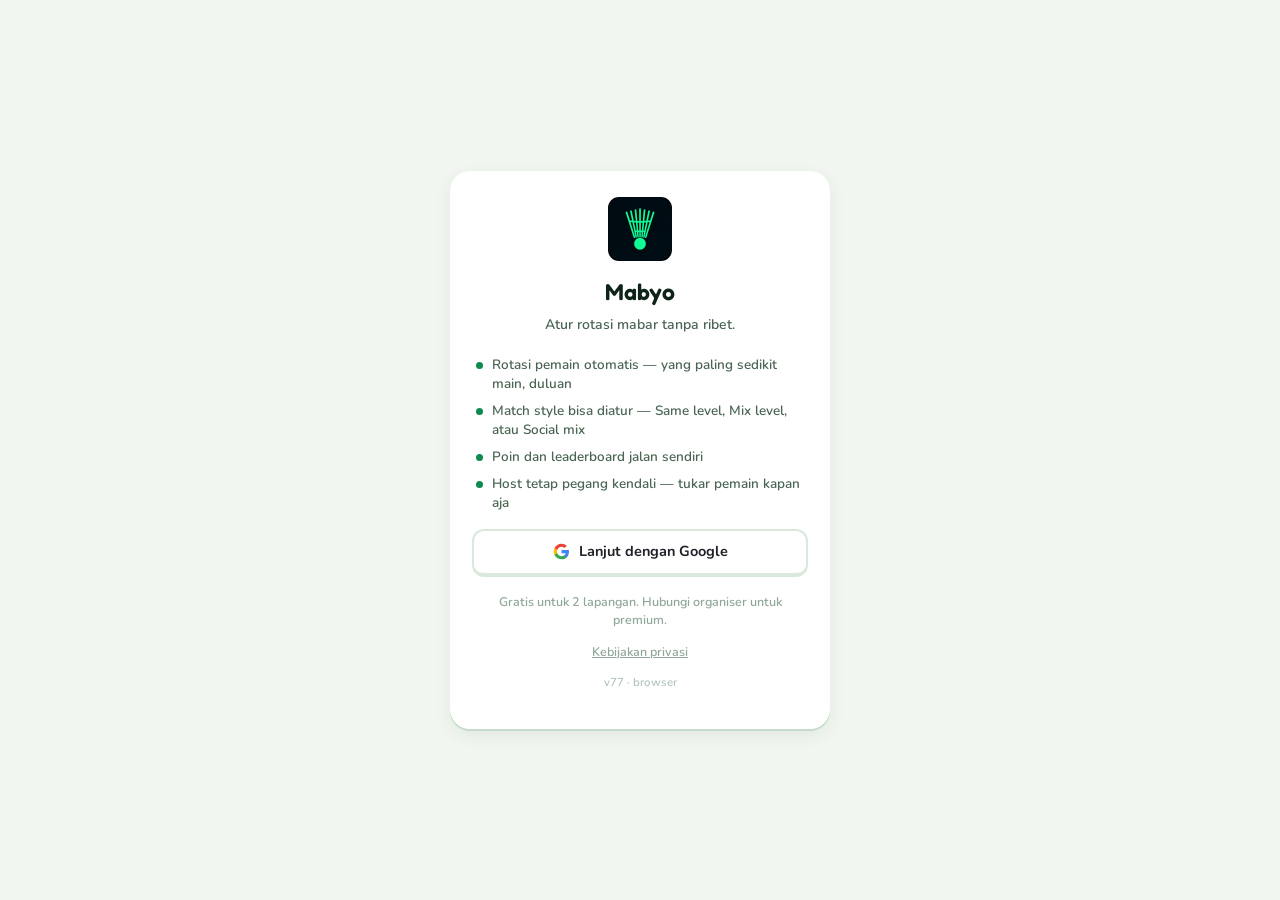
==== index.html @ ded90da6 "v77: say why a court is waiting, when the host is the reason A court held by pressing "Wait for othe" ====
<!doctype html>
<html lang="en">
<head>
<meta charset="utf-8">
<meta name="viewport" content="width=device-width, initial-scale=1, viewport-fit=cover">
<meta name="theme-color" content="#0E8A4F">
<meta name="apple-mobile-web-app-capable" content="yes">
<meta name="apple-mobile-web-app-status-bar-style" content="black-translucent">
<meta name="apple-mobile-web-app-title" content="Badminton">
<meta name="mobile-web-app-capable" content="yes">
<title>Mabyo</title>
<link rel="manifest" href="manifest.json">
<link rel="icon" type="image/png" href="icon.png">
<link rel="apple-touch-icon" href="icon.png">
<style>
/* Fonts are embedded, not fetched. The app must render correctly at a sports hall
   with no signal, weeks after it was last opened. Nunito is a variable face
   covering 600-900 in one file; Fredoka is used at 600 only. Latin subset. */
@font-face{font-family:'Fredoka';font-style:normal;font-weight:600;font-display:swap;src:url([data-uri]) format('woff2');unicode-range:U+0000-00FF, U+0131, U+0152-0153, U+02BB-02BC, U+02C6, U+02DA, U+02DC, U+0304, U+0308, U+0329, U+2000-206F, U+20AC, U+2122, U+2191, U+2193, U+2212, U+2215, U+FEFF, U+FFFD}
@font-face{font-family:'Nunito';font-style:normal;font-weight:600 900;font-display:swap;src:url([data-uri]) format('woff2');unicode-range:U+0000-00FF, U+0131, U+0152-0153, U+02BB-02BC, U+02C6, U+02DA, U+02DC, U+0304, U+0308, U+0329, U+2000-206F, U+20AC, U+2122, U+2191, U+2193, U+2212, U+2215, U+FEFF, U+FFFD}
:root{
  color-scheme:light;
  --court:#0E8A4F; --court-d:#0A6B3D; --court-l:#15A75F; --court-x:#073D23;
  --lime:#B9F27C; --limeink:#2C5416;
  --white:#fff; --ground:#F1F7F0; --card:#fff;
  --ink:#0F2419; --ink2:#4A6553; --ink3:#8FA899;
  --line:#DBE8DC; --line2:#C6DCC9;
  --red:#E23B3B; --red-d:#B82A2A; --red-l:#FFECEC;
  --gold:#F2B705;
  /* the highlight behind somebody who is in the hall tonight */
  --hi:#D6F7E0; --hi-b:#8EDCA8; --hi-b2:#6FCB8F;
  --aw:#FBC3C9; --aw-b:#EE8C96; --aw-b2:#E67683;
  --r:20px; --r-sm:14px; --tap:54px;
  /* skill tiers: a hue ramp, deliberately clear of the green/red/amber the UI
     already uses for good / danger / warning. Room for a 5th above Advanced. */
  --shadow:0 2px 0 var(--line2), 0 6px 18px rgba(15,36,25,.07);
}
*{box-sizing:border-box;-webkit-tap-highlight-color:transparent}
html{margin:0;padding:0;background:var(--ground)}   /* so nothing can paint white */
body{margin:0;padding:0}
body{
  /* every page fills the screen, so a short one cannot sit differently to a long
     one - that is what made the nav float on Game, Leaderboard and History */
  min-height:100vh; min-height:100dvh;
  background:var(--ground); color:var(--ink);
  font:16px/1.45 Nunito,-apple-system,BlinkMacSystemFont,"Segoe UI",Roboto,Helvetica,Arial,sans-serif;
  font-weight:600;
  padding-bottom:calc(80px + env(safe-area-inset-bottom));
  -webkit-text-size-adjust:100%; overscroll-behavior-y:contain;
}
h1,h2,h3{margin:0;font-family:Fredoka,Nunito,sans-serif;font-weight:600;letter-spacing:-.2px}
button,input,select,textarea{font:inherit;color:inherit;font-family:inherit}
/* iOS Safari zooms the whole page the moment it focuses a field whose text
   is under 16px, and does not zoom back out. The paste box was 13px, so the
   host tapped it to paste her group message and landed on a page she then
   had to pinch back. Nothing on a phone may set a form control below 16px;
   this floor is the guard, and mobile-audit.js fails the build on any field
   that slips under it again. */
input,textarea,select{font-size:max(16px, 1em)}
button{cursor:pointer;border:none;background:none}
input,select{background:var(--white);border:2px solid var(--line);border-radius:var(--r-sm);
  padding:13px;color:var(--ink);width:100%;font-weight:700}
input::placeholder{color:var(--ink3);font-weight:600}
input:focus,select:focus{outline:none;border-color:var(--court);box-shadow:0 0 0 4px rgba(14,138,79,.14)}
.hide{display:none!important}
:focus-visible{outline:3px solid var(--court);outline-offset:2px}

/* ---------- app bar: a court, seen from above ---------- */
header{
  position:sticky;top:0;z-index:40;color:#fff;
  background:
    linear-gradient(0deg,rgba(0,0,0,.10),rgba(0,0,0,0) 60%),
    repeating-linear-gradient(90deg,rgba(255,255,255,.13) 0 2px,transparent 2px 64px),
    linear-gradient(135deg,var(--court-l),var(--court) 55%,var(--court-d));
  padding:calc(12px + env(safe-area-inset-top)) 16px 13px;
  display:flex;align-items:center;justify-content:space-between;gap:10px;
}
header .ttl{font-family:Fredoka,sans-serif;font-size:22px;font-weight:600;line-height:1.15;
  white-space:nowrap;overflow:hidden;text-overflow:ellipsis}
header .sub{font-size:12.5px;font-weight:700;color:rgba(255,255,255,.82);margin-top:2px;
  white-space:nowrap;overflow:hidden;text-overflow:ellipsis}


main{padding:16px 14px 24px;max-width:720px;margin:0 auto}

/* ---------- bottom nav ---------- */
nav{
  position:fixed;left:0;right:0;bottom:0;z-index:50;background:var(--white);
  border-top:2px solid var(--line);display:flex;gap:2px;padding:7px 6px;
  padding-bottom:calc(7px + env(safe-area-inset-bottom));
  box-shadow:0 -5px 20px rgba(15,36,25,.07);
}
nav button{flex:1;padding:7px 1px 6px;display:flex;flex-direction:column;align-items:center;gap:4px;
  color:var(--ink3);font-size:10px;font-weight:800;letter-spacing:.1px;border-radius:13px}
nav button svg{width:22px;height:22px;stroke:currentColor;fill:none;stroke-width:2.1;stroke-linecap:round;stroke-linejoin:round}
nav button.on{color:var(--court);background:rgba(14,138,79,.11)}

/* ---------- surfaces ---------- */
.card{background:var(--card);border:2px solid var(--line);border-radius:var(--r);
  padding:16px;margin-bottom:13px;box-shadow:var(--shadow)}
.card.tight{padding:12px 14px}
.sec-h{font-family:Fredoka,sans-serif;font-size:13px;font-weight:600;letter-spacing:.3px;
  text-transform:uppercase;color:var(--ink2);margin:20px 4px 9px;display:flex;align-items:center;gap:7px}
.sec-h:first-child{margin-top:4px}
.sec-h::before{content:"";width:10px;height:10px;border-radius:3px;background:var(--lime);
  border:2px solid var(--court);flex:none}
.row{display:flex;align-items:center;gap:10px}
.row.wrap{flex-wrap:wrap}
.sp{flex:1}
.muted{color:var(--ink2);font-size:13.5px;font-weight:600}
.mini{color:var(--ink3);font-size:11px;font-weight:800;letter-spacing:.5px;text-transform:uppercase}
.grid2{display:grid;grid-template-columns:1fr 1fr;gap:11px}

/* ---------- chunky buttons ---------- */
.btn{
  min-height:var(--tap);border-radius:var(--r-sm);background:var(--white);
  border:2px solid var(--line);border-bottom-width:4px;border-bottom-color:var(--line2);
  color:var(--ink);font-weight:800;padding:0 18px;display:inline-flex;align-items:center;
  justify-content:center;gap:8px;text-align:center;font-size:15px;transition:transform .06s,box-shadow .06s}
.btn:active{transform:translateY(2px);border-bottom-width:2px;margin-bottom:2px}
.btn.pri{background:var(--court);color:#fff;border-color:var(--court-d);border-bottom-color:var(--court-x);
  font-family:Fredoka,sans-serif;font-weight:600;font-size:17px}
.btn.dan{background:var(--white);color:var(--red);border-color:#F3CECE;border-bottom-color:#E4AFAF}
.btn.dan.solid{background:var(--red);color:#fff;border-color:var(--red-d);border-bottom-color:#8E1F1F;
  font-family:Fredoka,sans-serif;font-weight:600;font-size:17px}
.btn.gho{background:transparent;border-color:var(--line);border-bottom-width:2px;box-shadow:none}
.btn.sm{min-height:42px;font-size:13.5px;padding:0 13px;border-radius:11px}
.btn.xs{min-height:34px;font-size:12px;padding:0 11px;border-radius:9px;border-bottom-width:3px;font-weight:800}
/* A control can look small and still be easy to hit. These sit at 33-34px --
   fine under a mouse, tight under a thumb, and Away in particular is pressed
   all evening with a drag handle right beside it. The pseudo-element lifts
   the touch area to ~45px WITHOUT changing the layout, and only vertically,
   so it never reaches sideways into the neighbouring control. */
.btn.xs,.awaybtn,#acctBtn,#hAcct{position:relative}
.btn.xs::after,.awaybtn::after,#acctBtn::after{content:"";position:absolute;
  left:0;right:0;top:-5px;bottom:-5px}
#acctBtn::after{left:-5px;right:-5px}
.btn.full{width:100%}
.btn[disabled]{opacity:.42;pointer-events:none}
.pill{display:inline-flex;align-items:center;gap:7px;background:var(--white);border:2px solid var(--line);
  border-bottom-width:3px;border-radius:999px;padding:8px 15px;font-size:14.5px;font-weight:800}
.tag{font-size:10px;font-weight:900;letter-spacing:.6px;text-transform:uppercase;padding:4px 9px;border-radius:999px}
.tag.g{background:var(--lime);color:var(--limeink)}
.tag.y{background:#FFF0C9;color:#7A5A00}
.tag.r{background:var(--red-l);color:var(--red-d)}
.tag.b{background:#E2F2E7;color:var(--court-d)}
.tag.ver.preview{background:#F2B705;color:#3D2A00;border-color:#C8880A}
.tag.ver{background:rgba(255,255,255,.22);color:#fff;border:1.5px solid rgba(255,255,255,.45);
  letter-spacing:.4px;text-transform:none}
.note{background:#FFF8E4;border:2px solid #F3DFA6;color:#7A5A00;
  border-radius:var(--r-sm);padding:12px 14px;font-size:13.5px;font-weight:700;margin-bottom:11px}
.note.err{background:var(--red-l);border-color:#F3C9C9;color:var(--red-d)}

/* ---------- player list ---------- */
.plist{display:flex;flex-direction:column;gap:9px}
.pitem{display:flex;align-items:center;gap:10px;background:var(--white);border:2px solid var(--line);
  border-bottom-width:3px;border-radius:var(--r-sm);padding:9px 11px}
.pitem.drag{opacity:.35}
.pitem.over{border-color:var(--court);box-shadow:0 0 0 3px rgba(14,138,79,.17)}
.pnum{width:30px;height:30px;flex:none;border-radius:10px;background:var(--ground);color:var(--ink2);
  display:flex;align-items:center;justify-content:center;font-family:Fredoka,sans-serif;font-size:13px;font-weight:600}
.pnum.s1{background:var(--lime);color:var(--limeink);box-shadow:0 0 0 2px var(--court) inset}
.pname{flex:1;font-weight:800;min-width:0;overflow:hidden;text-overflow:ellipsis;white-space:nowrap;font-size:15.5px}
.ibtn{width:40px;height:40px;flex:none;border-radius:11px;background:var(--ground);border:2px solid var(--line);
  display:flex;align-items:center;justify-content:center;color:var(--ink2);font-size:15px;font-weight:900}
.ibtn.dan{color:var(--red);background:var(--red-l);border-color:#F3CECE}
.handle{cursor:grab;color:var(--ink3);padding:0 2px;font-size:16px;letter-spacing:-2px}
/* New players is NOT a rank -- it is the holding pen for names nobody has
   judged yet, so it is the one group with no colour of its own. It used to
   be bright yellow, which read as a level and, in the header palette, was
   the very same gold as Beginner: an all-newcomer court and an all-beginner
   court looked identical. Grey says "not judged" and gives the yellow to
   Newbie, where it belongs. */
[data-tier=new]{--tc:#9AA7AE;--tcs:#EEF1F3;--tct:#49565E;--tcf:#fff}
[data-tier=adv]{--tc:#4A33C8;--tcs:#ECE9FC;--tct:#3A2BA8;--tcf:#fff}
[data-tier=upp]{--tc:#2878D0;--tcs:#E4EEFB;--tct:#1F5CA0;--tcf:#fff}
[data-tier=int]{--tc:#58C7EC;--tcs:#E4F6FD;--tct:#0A6E8C;--tcf:#05303F}
[data-tier=beg]{--tc:#E8A00B;--tcs:#FCF0D6;--tct:#8A5B00;--tcf:#3D2A00}
/* Newbie sits directly under Beginner in the list, so those two are the
   pair the host reads against each other all evening. #FFE500 is a true
   yellow rather than a lighter gold, which is what keeps them apart. */
[data-tier=nwb]{--tc:#FFE500;--tcs:#FFFBD1;--tct:#6E5A00;--tcf:#3D3200}
.tier .tier-n{color:var(--tct)}
.tier .tier-c{background:var(--tc);color:var(--tcf)}
.tier .pitem{border-left:7px solid var(--tc)}
.tier .pnum{background:var(--tcs);color:var(--tct)}
.tier .pnum.s1{background:var(--tcs);color:var(--tct);box-shadow:0 0 0 2px var(--tc) inset}
.tdot{width:11px;height:11px;border-radius:50%;flex:none;background:var(--tc);display:inline-block}
.tierpick button[data-tier]{border-bottom-color:var(--tc)}
.tierpick button[data-tier].on{background:var(--tc);color:var(--tcf);border-color:var(--tc)}
.grip{margin-left:auto;flex:none;width:46px;height:46px;margin-right:-6px;display:flex;
  align-items:center;justify-content:center;color:var(--ink3);border-radius:12px;
  touch-action:none;cursor:grab}
.grip:active{background:var(--ground);cursor:grabbing}
.grip svg{width:22px;height:22px;stroke:currentColor;stroke-width:2.4;stroke-linecap:round;fill:none}
#plist{display:flex;flex-direction:column;gap:16px}
.tier-h{display:flex;align-items:center;gap:10px;margin:0 2px 9px}
.tier-n{font-family:Fredoka,sans-serif;font-size:20px;font-weight:600;color:var(--court-d);letter-spacing:-.3px}
.tier-c{min-width:26px;height:26px;padding:0 8px;border-radius:999px;background:var(--lime);color:var(--limeink);
  font-size:12px;font-weight:900;display:flex;align-items:center;justify-content:center}
.tier-h::after{content:"";flex:1;height:3px;border-radius:2px;background:var(--line)}
.tier-body{display:flex;flex-direction:column;gap:9px;min-height:54px}
.tier-empty{border:2px dashed var(--line2);border-radius:var(--r-sm);padding:14px;text-align:center;
  color:var(--ink3);font-size:13px;font-weight:700}
.qn{display:inline-block;min-width:15px;color:var(--ink3);font-size:11.5px;
  font-weight:900;margin-right:1px}
.qgrid{display:grid;grid-template-columns:1fr 1fr;gap:7px}
.qp{margin:0;width:100%;justify-content:flex-start;gap:5px;padding:9px 10px;
  min-width:0;overflow:hidden}
.qp>span:last-child{margin-left:auto;flex:0 0 auto}
.qdiv{display:flex;align-items:center;gap:9px;margin:13px 0 11px;
  font-size:10.5px;font-weight:900;letter-spacing:.09em;text-transform:uppercase;
  color:var(--ink3)}
.qdiv::before,.qdiv::after{content:"";flex:1;height:2px;background:var(--line)}
/* Away reads off the row itself, in rose -- the counterpart to the mint used
   for who is here in the roster history, one step up in saturation so the two
   read as one system. No badge: the colour is the whole signal, which is why
   the row keeps its full-strength name instead of muting. The skill colour is
   left alone -- the stripe and the rank badge still say which group they are
   in, because that is what the host is scanning for when she brings them back.
   Only the Players list uses rose; the roster history stays white and mint. */
.isaway{background:var(--aw);border-top-color:var(--aw-b);
  border-right-color:var(--aw-b);border-bottom-color:var(--aw-b2)}
/* Roster history: who is in the hall tonight, read off the row itself rather
   than from a badge. The tier stripe down the left keeps its colour in both,
   because the level is the other thing the host is scanning for. */
.pitem.rhere{background:var(--hi);border-top-color:var(--hi-b);
  border-right-color:var(--hi-b);border-bottom-color:var(--hi-b2)}
.isaway .grip{color:#C98E96}
.awaybtn{flex:0 0 auto;touch-action:manipulation;font-size:11.5px;font-weight:800;
  border-radius:9px;padding:6px 10px;margin-right:4px;border:2px solid;
  min-width:64px;text-align:center}   /* Away and Back are the same size */
/* Named for what the button DOES: taking someone off is a red action,
   putting them back is a green one.
   The letters carry the weight. The fill is a faint tint and the border
   sits between the two -- softer than the text, but still enough colour that
   the grey of an away row cannot flatten the pill, which is what happened
   when the border was nearly white. A solid fill reads as a warning the host
   has to deal with, which is wrong for a control she taps all evening. */
.awaybtn.go-away{color:var(--red-d);background:var(--red-l);border-color:#EDA6A6}
.awaybtn.go-away:active{background:#FBD9D9}
.awaybtn.go-back{color:var(--court-d);background:#E2F2E7;border-color:#95CDA9}
.awaybtn.go-back:active{background:#CFE9D7}
.pitem{touch-action:pan-y;user-select:none;-webkit-user-select:none;
  -webkit-touch-callout:none}   /* pan-y keeps the list scrollable; the grip blocks panning */
.pitem.lifted{position:fixed;z-index:300;pointer-events:none;margin:0;
  box-shadow:0 14px 30px rgba(15,36,25,.28);transform:scale(1.03);border-color:var(--court)}
.pitem.placeholder{background:rgba(14,138,79,.09);border:2px dashed var(--court);box-shadow:none}
.tierpick{display:grid;grid-template-columns:1fr 1fr;gap:9px}
.tierpick button{min-height:48px;border-radius:12px;background:var(--white);border:2px solid var(--line);
  border-bottom-width:4px;border-bottom-color:var(--line2);font-weight:800;font-size:14px}
.tierpick button.on{background:var(--court);color:#fff;border-color:var(--court-d);border-bottom-color:var(--court-x)}

/* ---------- courts ---------- */
.court{background:var(--card);border:2px solid var(--line);border-radius:var(--r);overflow:hidden;
  margin-bottom:14px;box-shadow:var(--shadow)}
.cgame{font-size:11px;font-weight:700;opacity:.72;margin-left:7px;
  letter-spacing:.02em;white-space:nowrap}
.court.locked{border-color:var(--court);box-shadow:0 0 0 3px rgba(14,138,79,.13),var(--shadow)}
.court-h{display:flex;flex-wrap:wrap;align-items:center;gap:0 8px;padding:11px 14px;color:#fff;
  background:repeating-linear-gradient(90deg,rgba(255,255,255,.12) 0 2px,transparent 2px 46px),
             linear-gradient(135deg,var(--court-l),var(--court-d))}
.court-h .cn{font-family:Fredoka,sans-serif;font-weight:600;font-size:16px;white-space:nowrap;
  min-width:0;overflow:hidden;text-overflow:ellipsis}
/* A full-width row of its own beneath the court number and the balance
   reading. Sharing their line left 'Upper Intermediate + Intermediate'
   wrapping to two lines, and the court title's nowrap would clip it. */
.ctier{flex:1 1 100%;order:3;font-family:Nunito,sans-serif;font-weight:800;font-size:11px;
  color:rgba(255,255,255,.8);letter-spacing:.3px;white-space:normal;margin-top:1px}
.court-b{padding:14px}
/* The result of the match just saved on a court. The next four are ALREADY
   drawn underneath -- this only covers them -- so the panel can name who is
   coming on, and a host who puts the phone down mid-flow leaves nothing
   undecided. Dismissing it uncovers the court card, nothing more. */
.court.saved{border-color:var(--court);border-width:3px;
  box-shadow:0 2px 0 var(--line2),0 10px 26px rgba(15,36,25,.16)}
.res-row{display:flex;align-items:center;gap:12px;border:2px solid var(--line);
  border-radius:var(--r-sm);padding:13px 14px;background:#F7FBF6}
.res-row.w{background:#E8F6ED;border-color:var(--court)}
.res-row+.res-row{margin-top:8px}
.res-nm{flex:1 1 auto;min-width:0;display:flex;flex-direction:column}
.res-nm b{font-weight:900;font-size:17px;overflow:hidden;text-overflow:ellipsis;white-space:nowrap}
.res-row.l .res-nm b{color:var(--ink2)}
.res-tag{font-size:10px;font-weight:900;letter-spacing:.09em;color:var(--court-d);margin-top:3px}
.res-sc{font-family:Fredoka,sans-serif;font-weight:600;font-size:32px;line-height:1;flex:none}
.res-row.w .res-sc{color:var(--court-d)}
.res-row.l .res-sc{color:var(--ink3)}
.court.held{border-style:dashed;border-color:var(--court)}
/* A court that has finished and is waiting on the host. At 25 players on 4
   courts the page is 3.5 screens and three of the four courts sit below the
   fold, so a court could stand empty 2000px down with nothing on the first
   screen to say so. This pins to the top and draws from here, so she never
   has to go and find it. */
.pendbar{position:sticky;top:0;z-index:40;display:flex;align-items:center;gap:10px;
  background:linear-gradient(135deg,var(--court),var(--court-d));color:#fff;
  border-radius:var(--r-sm);padding:10px 12px;margin-bottom:13px;
  box-shadow:0 6px 18px rgba(15,36,25,.22);font-weight:800;font-size:14px}
.pendbar b{font-weight:900}
.pendbar .btn{margin-left:auto;flex:none;background:#fff;color:var(--court-d);
  border-color:#fff;border-bottom-color:rgba(0,0,0,.18)}
.team{border:2px solid var(--line);border-bottom-width:3px;border-radius:var(--r-sm);padding:10px;
  background:var(--white);display:block;width:100%;text-align:left}
.team.win{border-color:var(--court);background:#EAF7EF;box-shadow:0 0 0 3px rgba(14,138,79,.15)}
.team.lockedpair{border-color:var(--court);background:#F3FBF5}
.btn.xs.lockon{background:var(--court);color:#fff;border-color:var(--court-d);border-bottom-color:var(--court-x)}
.team.lose{opacity:.5}
.tnames{display:flex;flex-direction:column;gap:7px}
.chip{display:flex;align-items:center;gap:8px;background:var(--ground);border:2px solid transparent;
  border-radius:12px;padding:11px 12px;font-weight:800;font-size:15.5px;min-height:46px;width:100%;text-align:left}
.chip .st{margin-left:auto;font-size:11.5px;color:var(--ink3);font-weight:800;font-variant-numeric:tabular-nums}
.chip.sel{border-color:var(--court);background:var(--lime);color:var(--limeink)}
.chip.over{border-color:var(--court)}

/* the net */
.vs{position:relative;height:26px;margin:9px 0;display:flex;align-items:center;justify-content:center}
.vs::before{content:"";position:absolute;inset:7px 0 0;border-radius:3px;
  background-image:repeating-linear-gradient(45deg,var(--line2) 0 1.5px,transparent 1.5px 8px),
                   repeating-linear-gradient(-45deg,var(--line2) 0 1.5px,transparent 1.5px 8px);
  border-top:4px solid var(--ink);border-radius:2px}
.vs span{position:relative;z-index:1;background:var(--white);border:2px solid var(--ink);
  font-family:Fredoka,sans-serif;font-size:12px;font-weight:600;letter-spacing:1px;color:var(--ink);
  padding:3px 11px;border-radius:999px;margin-top:10px}

/* ---------- scoreboard ---------- */
.score{display:flex;align-items:center;justify-content:center;gap:16px;padding:14px 10px;margin-top:10px;
  background:linear-gradient(135deg,var(--court-d),var(--court-x));border-radius:var(--r-sm);
  font-family:Fredoka,sans-serif;font-size:40px;font-weight:600;color:#fff;font-variant-numeric:tabular-nums;
  box-shadow:inset 0 2px 10px rgba(0,0,0,.25)}
.score .l{color:rgba(255,255,255,.5);font-size:30px}
.score .w{color:var(--lime)}
.scorepick{display:grid;grid-template-columns:repeat(5,1fr);gap:8px;margin-top:11px}
.scorepick button{min-height:50px;border-radius:12px;background:var(--white);border:2px solid var(--line);
  border-bottom-width:4px;border-bottom-color:var(--line2);font-family:Fredoka,sans-serif;font-weight:600;font-size:17px}
.scorepick button:active{transform:translateY(2px);border-bottom-width:2px}
.scorepick button.on{background:var(--court);color:#fff;border-color:var(--court-d);border-bottom-color:var(--court-x)}
/* Hard right, on one line, and never squeezed: the court's group label gets
   whatever is left, which is what keeps it off a second line. */
.bal{display:flex;align-items:center;font-size:11.5px;font-weight:900;margin-left:auto;
  color:#fff;white-space:nowrap;flex:none}

/* ---------- tables ---------- */
table{width:100%;border-collapse:collapse;font-size:14.5px}
th{font-size:10px;text-transform:uppercase;letter-spacing:.6px;color:var(--ink3);text-align:right;
  padding:9px 6px;border-bottom:2px solid var(--line);font-weight:900}
th:nth-child(2){text-align:left}
td{padding:12px 6px;border-bottom:1px solid var(--line);text-align:right;font-variant-numeric:tabular-nums;font-weight:700}
td:nth-child(2){text-align:left;font-weight:800}
tr:last-child td{border-bottom:none}
.rk{width:34px;text-align:center!important;font-family:Fredoka,sans-serif;font-weight:600;color:var(--ink3)}
tr.top1{background:linear-gradient(90deg,#FFF8E0,transparent)}
tr.top2{background:linear-gradient(90deg,#F4F6F8,transparent)}
tr.top3{background:linear-gradient(90deg,#FBF0E4,transparent)}
tr.rest td:nth-child(2)::after{content:"RESTING";font-size:9px;font-weight:900;color:#7A5A00;
  background:#FFF0C9;padding:3px 6px;border-radius:999px;margin-left:7px;letter-spacing:.5px}
.few{color:var(--court)!important}
.card.board{padding:4px 8px}
.board table{font-size:13px}
.board th{padding:9px 3px;font-size:9.5px;letter-spacing:.3px}
.board td{padding:11px 3px}
.board td:nth-child(2){font-size:14px}
.board .rk{width:26px}
.hl{display:grid;grid-template-columns:1fr 1fr;gap:11px}
.hl>div{background:var(--card);border:2px solid var(--line);border-bottom-width:4px;border-bottom-color:var(--line2);
  border-radius:var(--r-sm);padding:13px 12px;box-shadow:var(--shadow)}
.hl>div.low{border-bottom-color:#EFC9C9}
.hl .lab{font-size:10px;font-weight:900;letter-spacing:.4px;text-transform:uppercase;color:var(--ink3)}
.hl .nm{font-family:Fredoka,sans-serif;font-size:19px;font-weight:600;margin-top:6px;
  overflow:hidden;text-overflow:ellipsis;white-space:nowrap}
.hl .val{font-size:13px;font-weight:800;color:var(--court);margin-top:2px}
.hl>div.low .val{color:var(--red)}

/* ---------- history / matrix / stats ---------- */
.hist{background:var(--card);border:2px solid var(--line);border-radius:var(--r);padding:14px;
  margin-bottom:12px;box-shadow:var(--shadow)}
.hrow{display:flex;align-items:center;gap:9px;padding:8px 0;border-bottom:1px solid var(--line);font-size:14.5px;font-weight:700}
.hrow:last-of-type{border-bottom:none}
.hrow .w{font-weight:900}
.hrow .sc{margin-left:auto;font-family:Fredoka,sans-serif;font-weight:600;font-variant-numeric:tabular-nums;font-size:17px}
.matrix{overflow:auto;-webkit-overflow-scrolling:touch}
.matrix table{font-size:11.5px;min-width:min-content}
.matrix td,.matrix th{padding:6px;text-align:center;white-space:nowrap;border-bottom:none}
.matrix th:nth-child(2),.matrix td:nth-child(1){text-align:left}
.matrix td.c1{background:#FFF0C9;color:#7A5A00;font-weight:900;border-radius:7px}
.matrix td.c2{background:var(--red-l);color:var(--red-d);font-weight:900;border-radius:7px}
.stat{display:flex;align-items:center;gap:10px;padding:12px 0;border-bottom:1px solid var(--line)}
.stat:last-child{border-bottom:none}
.stat .k{font-size:13px;color:var(--ink2);font-weight:700;flex:1}
.stat .v{font-weight:900;text-align:right;font-size:15px}
.stat .v small{display:block;color:var(--ink3);font-weight:700;font-size:11.5px}
.sl{display:flex;align-items:center;gap:12px;padding:13px 0;border-bottom:1px solid var(--line)}
.sl:last-child{border-bottom:none}
.sl .lab{flex:1;font-size:14.5px;font-weight:800}
.sl .lab small{display:block;color:var(--ink3);font-weight:600;font-size:11.5px;margin-top:3px}
.sl input[type=range]{width:110px;accent-color:var(--court);padding:0;background:none;border:none}
.sl input[type=number]{width:94px;padding:10px;text-align:center}
.sl select{width:136px;padding:10px 6px;text-align:center}
.seg{display:flex;background:var(--ground);border:2px solid var(--line);border-radius:13px;padding:3px;gap:3px}
.seg button{flex:1;min-height:44px;border-radius:10px;font-size:12.5px;font-weight:800;color:var(--ink2)}
.seg button.on{background:var(--court);color:#fff}
.presets{display:flex;gap:8px;align-items:center}
.presets button{flex:1;min-height:46px;border-radius:12px;background:var(--white);border:2px solid var(--line);
  border-bottom-width:4px;border-bottom-color:var(--line2);font-family:Fredoka,sans-serif;font-weight:600;font-size:16px}
.presets button.on{background:var(--court);color:#fff;border-color:var(--court-d);border-bottom-color:var(--court-x)}
.scorepick.wide{grid-template-columns:repeat(6,1fr)}
.scorepick.wide button{min-height:46px;font-size:15px}

/* ---------- final results ---------- */
.champ{background:linear-gradient(135deg,var(--court-l),var(--court-d));color:#fff;border-radius:var(--r);
  padding:22px 18px;text-align:center;margin-bottom:13px;box-shadow:0 6px 20px rgba(10,107,61,.3);
  position:relative;overflow:hidden}
.champ::after{content:"";position:absolute;inset:0;
  background:repeating-linear-gradient(90deg,rgba(255,255,255,.1) 0 2px,transparent 2px 54px)}
.champ .lbl{position:relative;z-index:1;font-size:11.5px;font-weight:900;letter-spacing:1.4px;
  text-transform:uppercase;color:rgba(255,255,255,.85)}
.champ .nm{position:relative;z-index:1;font-family:Fredoka,sans-serif;font-size:34px;font-weight:600;margin:6px 0 2px}
.champ .pts{position:relative;z-index:1;font-size:14px;font-weight:800;color:var(--lime)}
.podium{display:grid;grid-template-columns:1fr 1fr 1fr;gap:9px;margin-bottom:13px}
.podium>div{background:var(--white);border:2px solid var(--line);border-bottom-width:4px;border-radius:var(--r-sm);
  padding:13px 6px;text-align:center}
.podium .m{font-size:22px;line-height:1}
.podium .n{font-weight:900;font-size:13.5px;margin-top:5px;overflow:hidden;text-overflow:ellipsis;white-space:nowrap}
.podium .p{font-family:Fredoka,sans-serif;font-weight:600;color:var(--court);font-size:16px}

.modal{position:fixed;inset:0;z-index:100;background:rgba(15,36,25,.55);display:flex;align-items:flex-end;justify-content:center}
.modal>div{background:var(--card);border:2px solid var(--line);border-radius:24px 24px 0 0;padding:20px;
  width:100%;max-width:520px;max-height:88vh;overflow:auto;padding-bottom:calc(20px + env(safe-area-inset-bottom))}
@media(min-width:560px){.modal{align-items:center}.modal>div{border-radius:24px}}
.empty{text-align:center;color:var(--ink3);padding:40px 16px;font-size:14px;font-weight:700}
.empty b{display:block;color:var(--ink);font-family:Fredoka,sans-serif;font-size:18px;font-weight:600;margin-bottom:7px}
.empty .ic{font-size:40px;display:block;margin-bottom:10px}
@media(prefers-reduced-motion:reduce){*{transition:none!important}}
/* ══ access gate ═══════════════════════════════════════════════════════════
   Covers the app until a valid session AND a live entitlement are confirmed.
   Present in the HTML from the first byte, so the app is never briefly usable
   while JavaScript is still starting up. */
/* NOT position:fixed, deliberately. An installed iOS app with
   apple-mobile-web-app-status-bar-style=black-translucent and
   viewport-fit=cover mis-maps hit testing on a full-screen fixed element:
   it paints in the right place but every tap lands a status-bar height
   above the target, so the screen looks perfect and nothing responds.
   Flex centering inside an overflow:auto box has the same failure mode.
   In normal document flow neither can happen. */
#gate{min-height:100vh;min-height:100dvh;background:var(--ground);
  display:flex;align-items:center;justify-content:center;
  padding:24px max(18px,env(safe-area-inset-left,0px));
  padding-top:max(24px,env(safe-area-inset-top,0px));
  padding-bottom:max(24px,env(safe-area-inset-bottom,0px))}
#gate[hidden]{display:none!important}
/* While the gate is up the app is not merely covered -- it is gone, so
   nothing of it can intercept a tap. */
html.gated header,html.gated main,html.gated nav,html.gated #modalRoot{display:none!important}
html.gated body{padding-bottom:0}
.gcard{background:var(--card);border-radius:var(--r);box-shadow:var(--shadow);
  padding:26px 22px;width:100%;max-width:380px;margin:auto}
.gshut{width:64px;height:64px;border-radius:17.2%;display:block;margin:0 auto 14px}
.gtitle{font-family:Fredoka,ui-rounded,system-ui,sans-serif;font-weight:600;
  font-size:23px;color:var(--ink);text-align:center;margin:0}
.gsub{color:var(--ink2);font-size:14px;text-align:center;margin:5px 0 20px;line-height:1.5}
.gfield{margin-bottom:13px}
.gfield label{display:block;font-size:12px;font-weight:800;color:var(--ink3);
  letter-spacing:.06em;text-transform:uppercase;margin-bottom:6px}
.gfield input{width:100%;font:inherit;font-size:16px;padding:13px 14px;
  border:2px solid var(--line);border-radius:var(--r-sm);background:var(--white);
  color:var(--ink);min-height:var(--tap)}
.gfield input:focus{outline:none;border-color:var(--court)}
.gpwwrap{position:relative}
.gpwwrap input{padding-right:74px}
#gEye{position:absolute;right:8px;top:50%;transform:translateY(-50%);
  background:var(--ground);border:none;color:var(--ink2);font:inherit;font-size:12px;
  font-weight:800;letter-spacing:.05em;padding:9px 11px;border-radius:9px;cursor:pointer}
#gEye:active{background:var(--line)}
.gsell{list-style:none;margin:0 0 16px;padding:0;text-align:left}
.gsell li{position:relative;padding-left:20px;margin:7px 0;font-size:13.5px;color:var(--ink2);line-height:1.45}
.gsell li::before{content:"";position:absolute;left:4px;top:7px;width:7px;height:7px;
  border-radius:50%;background:var(--court)}
.gbtn-g{display:flex;align-items:center;justify-content:center;gap:9px;width:100%;
  min-height:48px;border-radius:12px;background:#fff;color:#1f2328;font-weight:700;
  font-size:14.5px;border:2px solid var(--line);border-bottom-width:4px}
.gbtn-g:active{border-bottom-width:2px;transform:translateY(2px)}
.gbtn-g svg{flex:0 0 auto}
/* `hidden` is an attribute selector and loses to the class above, so the
   fallback button stayed visible beside Google's once GSI rendered and the
   gate offered two sign-in buttons. Specificity, not logic. */
.gbtn-g[hidden]{display:none}
#gsiWrap{display:flex;justify-content:center}
#gsiWrap:not(:empty){margin-bottom:2px}
/* 35px tall reads right beside a 44px field, but a thumb needs 44. Grown
   downward and upward only: the field's padding-right already keeps the two
   apart sideways, and reaching sideways would steal taps from the input. */
#gEye::after{content:"";position:absolute;left:0;right:0;top:-5px;bottom:-5px}
#gBtn{width:100%;font:inherit;font-size:16px;font-weight:800;color:#fff;
  background:var(--court);border:none;border-radius:var(--r-sm);
  min-height:var(--tap);margin-top:7px;cursor:pointer;
  box-shadow:0 3px 0 var(--court-d)}
#gBtn:active{transform:translateY(2px);box-shadow:0 1px 0 var(--court-d)}
#gBtn:disabled{opacity:.6}
.gerr{background:var(--red-l);color:var(--red-d);border-radius:var(--r-sm);
  padding:11px 13px;font-size:13.5px;font-weight:700;margin-bottom:14px;line-height:1.45}
.gnote{color:var(--ink3);font-size:12.5px;text-align:center;margin-top:16px;line-height:1.5}
.gstack{display:flex;flex-direction:column;gap:9px;margin-top:18px}
.gstack button{font:inherit;font-weight:800;font-size:15px;padding:13px;
  border-radius:var(--r-sm);border:2px solid var(--line);background:var(--white);
  color:var(--ink);cursor:pointer;min-height:var(--tap)}
#acctBtn{background:rgba(255,255,255,.16);border:none;color:#fff;width:34px;height:34px;
  border-radius:50%;font-size:15px;cursor:pointer;display:grid;place-items:center;
  flex:0 0 auto;margin-left:6px}
#acctBtn:active{background:rgba(255,255,255,.3)}
</style>
</head>
<body>
<script>document.documentElement.classList.add('gated')</script>
<div id="gate">
  <div class="gcard">
    <img class="gshut" src="./icon.png" alt="Mabyo" width="64" height="64">
    <div id="gBody">
      <h1 class="gtitle">Mabyo</h1>
      <p class="gsub">Atur rotasi mabar tanpa ribet.</p>
      <ul class="gsell">
        <li>Rotasi pemain otomatis &mdash; yang paling sedikit main, duluan</li>
        <li>Match style bisa diatur &mdash; Same level, Mix level, atau Social mix</li>
        <li>Poin dan leaderboard jalan sendiri</li>
        <li>Host tetap pegang kendali &mdash; tukar pemain kapan aja</li>
      </ul>
      <div id="gErr"></div>
      <div id="gsiWrap"></div>
      <button type="button" id="gGoogle" class="gbtn-g">
        <svg width="17" height="17" viewBox="0 0 48 48" aria-hidden="true"><path fill="#4285F4" d="M45.1 24.5c0-1.6-.1-3.2-.4-4.7H24v8.9h11.8c-.5 2.7-2 5-4.4 6.6v5.500h7.1c4.1-3.8 6.6-9.4 6.6-16.3z"/><path fill="#34A853" d="M24 46c5.9 0 10.9-2 14.5-5.3l-7.1-5.5c-2 1.3-4.5 2.1-7.4 2.1-5.7 0-10.5-3.8-12.2-9H4.5v5.7C8.1 41.2 15.4 46 24 46z"/><path fill="#FBBC05" d="M11.8 28.3c-.4-1.3-.7-2.7-.7-4.3s.3-3 .7-4.3v-5.7H4.5C2.9 17.2 2 20.5 2 24s.9 6.8 2.5 10l7.3-5.7z"/><path fill="#EA4335" d="M24 10.7c3.2 0 6.1 1.1 8.4 3.3l6.3-6.3C34.9 4.1 29.9 2 24 2 15.4 2 8.1 6.8 4.5 14l7.3 5.7c1.7-5.2 6.5-9 12.2-9z"/></svg>
        Lanjut dengan Google</button>
      <p class="gnote">Gratis untuk 2 lapangan. Hubungi organiser untuk premium.</p>
      <p class="gnote" style="margin-top:4px"><a href="./privacy.html" style="color:inherit">Kebijakan privasi</a></p>
      <p class="gnote" id="gBuild" style="margin-top:6px;opacity:.65;font-size:11.5px"></p>
    </div>
  </div>
</div>

<header>
  <div style="flex:1;min-width:0">
    <div class="ttl" id="hTitle">Badminton</div><div class="sub" id="hSub">Rotation &amp; Points</div>
  </div>
  <div id="hRight"></div>
  <button id="acctBtn" type="button" title="Account" hidden>⏻</button>
</header>
<main id="app"></main>
<nav id="nav"></nav>
<div id="modalRoot"></div>
<script>
"use strict";
/* =========================================================================
   BADMINTON ROTATION & POINTS — engine + UI (offline, localStorage)
   ========================================================================= */
const LS='badminton_rotation_v1';
const BUILD='v77';   // bump together with V in sw.js
/* The live site, and nothing else. A preview branch, a local server and a
   file:// copy are all "not live" and say so in the header. Hard-coded
   rather than configured: a flag you can set wrongly is worse than none. */
const IS_LIVE = location.hostname === 'mabyo.pages.dev';
/* Access used to be a door: premium in, everyone else out. It is a ceiling
   now. Anyone signed in may run a session; a free account is capped at
   FREE_COURTS and the organiser lifts it. Set by checkAccess, read by
   activeCourts -- the one place every court count passes through. */
let PREMIUM = false;
const FREE_COURTS = 2;
/* A preview branch is a public URL serving a complete, working copy of the
   app. Nothing extra is exposed by it -- same anon key, same RLS, the
   server-side rules are what actually guard the data -- but it should not
   be findable. Anyone who ends up on a preview by accident is somebody who
   might run a real night on untested code. */
if(!IS_LIVE){
  try{
    const m = document.createElement('meta');
    m.name = 'robots'; m.content = 'noindex, nofollow';
    document.head.appendChild(m);
  }catch(_){}
}
const $=(s,r)=>(r||document).querySelector(s);
const esc=s=>String(s).replace(/[&<>"']/g,c=>({'&':'&amp;','<':'&lt;','>':'&gt;','"':'&quot;',"'":'&#39;'}[c]));
const clamp=(v,a,b)=>Math.max(a,Math.min(b,v));
/* A counter as well as randomness. Players are keyed by this id, so two
   players sharing one silently merges them on every lookup -- rare, but it
   costs nothing to make impossible. */
let _uidN=0;
const uid=()=>'p'+(Date.now().toString(36))+(_uidN++).toString(36)+Math.random().toString(36).slice(2,6);

/* ---------------- state ---------------- */
function defState(){return{
  v:1, started:false, ended:false, queueOpen:false,
  players:[],                 // {id,name,tier,away,qg,lastPlayed} — array order IS the
                              // skill ranking, and the only thing that sets level
  /* The ROSTER is every name this host has ever entered, in one order, each
     with a level. It is the player history: it outlives a session, a night,
     and a new-session reset. Array order IS the ranking.
     S.players is tonight's LINEUP -- a subset, always shown in roster order. */
  roster:[],
  courts:[],                  // one independent match per court (or null)
  matches:[],                 // finished matches, oldest first
  recentQuads:{},             // foursome -> match index it last played, for variety
  settings:{
    courts:2, mode:'firstto', total:21,
    scoring:'wins',

    pairing:'level', rankBy:'points', allowOverride:false
  }
};}
let S=defState(), tab='game', sel=null, dragId=null;
/* Courts currently showing the result of the match just saved on them:
   court index -> that match's index in S.matches. Deliberately NOT part of S:
   it is a transient reading of what just happened, and a reload should land
   the host on the live courts rather than on a stale result. */
/* Courts standing deliberately empty, index -> {idx, played, held}.
     idx    = the match in S.matches whose result the panel is showing
     played = the four who came off, so the no-instant-replay rule still
              applies whenever the host finally draws
     held   = the host chose to wait for another court; the panel collapses
              to a compact card and the court is drawn together with whichever
              court she acts on next.
   A court with an entry here is NOT refilled by fillCourts(): it is waiting on
   a decision. Deliberately NOT part of S -- a transient reading of what just
   happened, and a reload should land the host on live courts, not on a stale
   result. load() therefore draws anything left empty. */
let savedPanel={};

function save(){try{localStorage.setItem(LS,JSON.stringify(S))}catch(e){}}
function load(){
  try{const r=localStorage.getItem(LS);
    const o=r?JSON.parse(r):null; if(o&&o.v===1){S=Object.assign(defState(),o);
      S.settings=Object.assign(defState().settings,o.settings||{});
      if(o.settings){                       // pre-existing session: don't change its rules
        if(o.settings.mode===undefined)S.settings.mode='combined';
        if(o.settings.pairing===undefined)S.settings.pairing='social';
      }
      S.courts=Array.isArray(o.courts)?o.courts:[];
      S.recentQuads=(o.recentQuads&&typeof o.recentQuads==='object')?o.recentQuads:{};
      S.matches=Array.isArray(o.matches)?o.matches:[];
      // fields added with Away; absent on anything saved earlier
      S.players.forEach(p=>{
        if(p.away===undefined)p.away=false;
        if(p.qg===undefined)p.qg=0;
        if(p.lastPlayed===undefined)p.lastPlayed=0;
      });
      S.players.forEach(p=>{if(p.tier==='new')p.tier='beg';
        if(!TIERS.some(x=>x[0]===p.tier))p.tier='int'});
      // sessions saved before scoring modes existed only stored the winner's score
      const T=S.settings.total;
      const fixScore=c=>{ if(c.loseScore==null&&c.winScore!=null)c.loseScore=T-c.winScore };
      S.matches.forEach(fixScore);
      /* Synchronised mode is gone. A session saved under it kept its results
         in o.rounds, which nothing reads any more, so its leaderboard and its
         history would come back empty. A finished round is just a handful of
         matches that happened at the same time, so flatten them into
         S.matches in the order they were played and the standings survive
         intact. Rounds carry no clock, so those rows show no time, and the
         resting list is dropped -- nothing reads it now rounds are not drawn. */
      const syncRounds = Array.isArray(o.rounds) ? o.rounds.slice() : [];
      /* A round she had confirmed but not yet finished holds real results on
         any court she had already scored -- tapping Finish Round was all that
         stood between them and the leaderboard. Carry those across rather
         than throw away games people actually played. A court with no winner
         yet was still in play and has nothing to record. */
      if(o.current && o.current.confirmed && Array.isArray(o.current.courts)){
        const done=o.current.courts.filter(c=>c&&c.winner);
        if(done.length) syncRounds.push({n:o.current.n, resting:[], courts:done});
      }
      if(syncRounds.length){
        const moved=[];
        syncRounds.forEach(r=>(r.courts||[]).forEach((c,ci)=>{
          if(!c||!Array.isArray(c.a)||!Array.isArray(c.b))return;
          fixScore(c);
          moved.push({at:null, court:ci+1, a:[...c.a], b:[...c.b],
                      winner:c.winner, winScore:c.winScore, loseScore:c.loseScore});
        }));
        S.matches=moved.concat(S.matches);
        /* The queue clock has to agree with the history it was just handed or
           everyone looks like they have played nothing, and the first draws of
           the evening are nonsense. */
        const seen={};
        S.matches.forEach(m=>[...m.a,...m.b].forEach(id=>{seen[id]=(seen[id]||0)+1}));
        S.players.forEach(p=>{ p.qg=seen[p.id]||0; p.lastPlayed=0 });
        S.matches.forEach((m,i)=>[...m.a,...m.b].forEach(id=>{
          const p=P(id); if(p)p.lastPlayed=i+1; }));
      }}
  }catch(e){}
  if(!S.started)tab='players';          // nothing set up yet: start on the roster
  // savedPanel is transient, so a court the host was holding has nothing left
  // to explain it after a reload. Draw it rather than leave her looking at an
  // empty court with no way to fill it.
  if(S.started)fillCourts();
}
const P=id=>S.players.find(p=>p.id===id);
const nameOf=id=>{const p=P(id);return p?p.name:'?'};
const teamName=t=>t.map(nameOf).join(' + ');
const pk=(a,b)=>a<b?a+'|'+b:b+'|'+a;
/* skill tiers — Advanced is strongest. The players array stays the single skill
   order; tier just groups it, and sorting by tier keeps the two in step. */
/* 'new' is a holding pen, not a skill. Anyone the app has never seen lands
   there and stays until the host drags them to a real level; the group hides
   itself the moment it is empty, so most nights it does not exist at all. */
const TIERS=[['new','New players'],['adv','Advanced'],['upp','Upper Intermediate'],['int','Intermediate'],['beg','Beginner'],['nwb','Newbie']];
const REAL_TIERS = TIERS.filter(t => t[0] !== 'new');
/* Abbreviations, used on a court card only when three or four groups share
   one court -- the full names would wrap to a second line there. */
const TIER_SHORT={new:'New',adv:'Adv',upp:'Upper',int:'Int',beg:'Beg',nwb:'Newbie'};
const TIER_I=t=>{const i=TIERS.findIndex(x=>x[0]===t);return i<0?TIERS.findIndex(x=>x[0]==='int'):i};
const tierOf=p=>p&&TIERS.some(x=>x[0]===p.tier)?p.tier:'int';
function sortByTier(){            // stable: order inside a tier is preserved
  S.players=S.players.map((p,i)=>({p,i}))
    .sort((a,b)=>TIER_I(tierOf(a.p))-TIER_I(tierOf(b.p))||a.i-b.i)
    .map(x=>x.p);
}

/* ---------------- the roster: who has ever played ------------------------
   One entry per person, ever. The array's order is their ranking, and it is
   the thing that must survive a night, a reset and a month off. Tonight's
   lineup is a subset of it, shown in the same order -- so a host who decides
   Jon has got better and drags him above Ryan finds him there next week, and
   the week after, whoever else happens to turn up. */
const rkey = n => String(n||'').trim().toLowerCase();
const rosterGet = n => (S.roster||[]).find(r => rkey(r.name) === rkey(n));
function sortRoster(){            // same stable tier grouping as the lineup
  S.roster = (S.roster||[]).map((r,i)=>({r,i}))
    .sort((a,b)=>TIER_I(a.r.tier||'int')-TIER_I(b.r.tier||'int')||a.i-b.i)
    .map(x=>x.r);
}
/* New names go in at the TOP, as one block in the order they were given, so
   the host has them together to place rather than scattered down the list. */
function rosterAdd(name, tier){
  if(rosterGet(name)) return rosterGet(name);
  const e = {name:String(name).trim(), tier:tier||'int'};
  S.roster = [e].concat(S.roster||[]);
  return e;
}
/* Push tonight's order and levels back into the roster.
   Lineup members keep the SLOTS they already occupy in the roster and are
   refilled in their new order; everyone absent is never touched, so their
   place relative to each other survives untouched. */
function rosterSync(){
  S.roster = S.roster || [];
  S.players.forEach(p => { const r = rosterAdd(p.name, p.tier); r.tier = p.tier; });
  const here = new Set(S.players.map(p => rkey(p.name)));
  const queue = S.players.slice();
  let qi = 0;
  S.roster = S.roster.map(r => here.has(rkey(r.name)) ? (queue[qi++] || r) : r)
                     .map(r => ({name:r.name, tier:r.tier}));
  sortRoster();
}
/* scoring modes -------------------------------------------------------------
   combined : both scores add up to settings.total — you enter the WINNER's score
   firstto  : winner reaches settings.total        — you enter the LOSER's score   */
const isFirstTo=()=>S.settings.mode==='firstto';
const modeName=()=>isFirstTo()?`First to ${S.settings.total}`:`Combined ${S.settings.total}`;
const lossOf=c=>c.loseScore!=null?c.loseScore:(c.winScore==null?null:S.settings.total-c.winScore);
const hasScore=c=>c.winScore!=null&&lossOf(c)!=null;
function applyScore(c,v){            // v is whichever number that mode asks for
  if(isFirstTo()){c.winScore=S.settings.total;c.loseScore=v}
  else{c.winScore=v;c.loseScore=S.settings.total-v}
}
function scoreRange(){               // [min,max] of the number the user picks
  return isFirstTo()?[0,S.settings.total-1]
                    :[Math.floor(S.settings.total/2)+1,S.settings.total-1];
}
const pickedValue=c=>isFirstTo()?lossOf(c):c.winScore;
/* ---------------- derived stats (single source of truth = S.matches) ----- */
/* Who is actually here. Declared high up because stats() depends on it. */
// Wins only: the host taps who won and nothing else. No scores anywhere.
const winsOnly  = () => S.settings.scoring === 'wins';
const present   = () => S.players.filter(p => !p.away);

function stats(){
  const m={};
  S.players.forEach(p=>m[p.id]={id:p.id,pts:0,games:0,wins:0,losses:0,rests:0,lastRest:null,
    partners:{},lastPartner:{},opps:{},lastOpp:{},scores:[],lastPlayed:null});
  const apply=(rd,full)=>{
    (rd.resting||[]).forEach(id=>{if(m[id]){m[id].rests++;m[id].lastRest=rd.n}});
    (rd.courts||[]).forEach(c=>{
      [[c.a,c.b],[c.b,c.a]].forEach(([t,o])=>{
        if(t[0]&&t[1]){
          const x=t[0],y=t[1];
          if(m[x]&&m[y]){
            m[x].partners[y]=(m[x].partners[y]||0)+1; m[x].lastPartner[y]=rd.n;
            m[y].partners[x]=(m[y].partners[x]||0)+1; m[y].lastPartner[x]=rd.n;
          }
        }
        t.forEach(x=>o.forEach(y=>{if(m[x]&&m[y]){m[x].opps[y]=(m[x].opps[y]||0)+1;m[x].lastOpp[y]=rd.n}}));
      });
      if(!full)return;
      // A winner alone is enough. Gating this on a score meant Wins only
      // counted nothing at all -- no games, no wins, an empty leaderboard.
      if(c.winner){
        const scored=hasScore(c);
        const ws=scored?c.winScore:0, ls=scored?lossOf(c):0;
        const w=c.winner==='a'?c.a:c.b, l=c.winner==='a'?c.b:c.a;
        w.forEach(id=>{const s=m[id];if(!s)return;s.pts+=ws;s.games++;s.wins++;if(scored)s.scores.push(ws);s.lastPlayed=rd.n});
        l.forEach(id=>{const s=m[id];if(!s)return;s.pts+=ls;s.games++;s.losses++;if(scored)s.scores.push(ls);s.lastPlayed=rd.n});
      }
    });
  };
  // A finished match is a round with one court and nobody resting, so the
  // same apply() handles both shapes. Match index doubles as the recency
  // clock that lastPartner/lastOpp compare against.
  (S.matches||[]).forEach((mt,i)=>apply({n:i+1,resting:[],courts:[mt]},true));
  // matches in progress already count for partner/opponent variety
  const n=(S.matches||[]).length+1;
  (S.courts||[]).forEach(c=>{if(c)apply({n,resting:[],courts:[c]},false)});
  Object.values(m).forEach(s=>{s.avg=s.games?s.pts/s.games:0;s.wr=s.games?s.wins/s.games:0});
  return m;
}
const matchesDone=()=> (S.matches||[]).length;

/* ------------- skill score, from placement alone (5-95) ------------------ */
function strengths(st){
  // Level comes from WHERE A PLAYER SITS IN THE SKILL ORDER, and nothing
  // else. Points are a scoreboard between friends, not a rating: a beginner
  // who has a good night is still a beginner, and should not start being
  // fed to the Advanced court because the numbers flattered them.
  //
  // This used to blend placement with points per game, and the blend DECAYED
  // -- placement was 70% early and only 20% late in a session -- so by the
  // end of a night the matchmaker was ranking people almost entirely on
  // score. The host owns the order; drag someone to change their level.
  const n = S.players.length, out = {};
  S.players.forEach((p, i) => {
    out[p.id] = n < 2 ? 50 : 95 - 90 * i / (n - 1);   // first => 95, last => 5
  });
  return out;
}

/* Courts we can actually fill. Counts who is PRESENT, not everyone on the
   roster: with away players counted, Away appeared to do nothing -- the court
   stayed open for someone who had gone home.
   Courts in Settings is a MAXIMUM; we only use as many as the players here
   can fill four to a court. */
function activeCourts(){
  const cap = PREMIUM ? 20 : FREE_COURTS;
  return clamp(Math.min(S.settings.courts, cap, Math.floor(present().length/4)), 0, 20);
}

/* The court header takes the colour of the levels playing on it. A green bar
   told the host nothing: every player dot on the card is already tier-coloured,
   so the header was the one part of the card that disagreed with the rest.

   These are not the dot colours exactly. White text needs 3:1 to be legible
   and the real Intermediate and Beginner come in at 2.2 and 2.0, so both are
   deepened; Advanced goes the other way and brightens. Intermediate also
   moves off cyan to teal, because at 16 degrees from Upper Intermediate's
   blue the two solid headers were impossible to tell apart down a list. */
/* The header palette, separate from the tier colours because a header is a
   full-width block carrying white text while a tier colour is a dot on
   white. Intermediate was teal #0DA39B, chosen to hold white text and to
   sit well clear of Upper Intermediate's blue. The host picked the tier's
   own light blue instead -- she wants the header to say the level, and a
   court is read with the names right underneath it, not from across the
   hall. Two knock-ons, accepted: white on #58C7EC is 1.95:1, so the small
   subtitle is soft; and an Upper + Intermediate court is now two blues
   rather than blue against teal. */
/* Header colours, deliberately NOT identical to the tier colours. A header
   is a wide block carrying white text, and one bar can span two levels, so
   every value here has to hold white on its own AND beside its neighbours.
   Newbie's #FFE500 cannot -- white on it is 1.28:1 -- and a Beginner+Newbie
   court put the balance badge on the yellow half where it disappeared.
   #D6BC00 is the same yellow carried to the luminance Intermediate already
   sits at: 1.90:1 against white, versus Intermediate's 1.95:1. That is the
   standard the host set when she chose the light blue in v67, and matching
   it means one ink works on every header instead of two that fight. */
const HDR = {new:'#9AA7AE', adv:'#7B5CFF', upp:'#2E90F5', int:'#58C7EC', beg:'#C8880A', nwb:'#D6BC00'};
const hdrShade = (hex, pct) => {
  const n = parseInt(hex.slice(1),16);
  const f = v => Math.max(0, Math.min(255, Math.round(v*(100+pct)/100)));
  return '#'+[f(n>>16), f((n>>8)&255), f(n&255)].map(v=>v.toString(16).padStart(2,'0')).join('');
};
/* One colour or two, never more.
     4+0 or 3+1 -> the majority's colour alone
     2+2        -> both, stronger first
     2+1+1      -> the span: the highest level on court and the lowest  */
function courtColours(c){
  const t = [...c.a, ...c.b].map(id => tierOf(P(id)));
  const n = {}; t.forEach(x => n[x] = (n[x]||0)+1);
  const present = TIERS.map(x=>x[0]).filter(k => n[k]);
  if(present.length === 1) return [present[0]];
  const top = present.slice().sort((a,b) => n[b]-n[a])[0];
  if(n[top] >= 3) return [top];
  if(present.length === 2) return present;
  return [present[0], present[present.length-1]];
}
/* Every HDR value is dark enough for white text, so the header never has to
   switch ink. An earlier v68 draft did switch, and a Beginner+Newbie court
   showed why that cannot work: one bar spanning dark orange and bright
   yellow has no single ink that reads on both ends. Fixing the palette is
   the fix; fixing the ink is not. */
function courtHeadStyle(c){
  if(!c || !showsTiers()) return '';
  const ks = courtColours(c), a = HDR[ks[0]], b = HDR[ks[ks.length-1]];
  const stripes = 'repeating-linear-gradient(90deg,rgba(255,255,255,.12) 0 2px,transparent 2px 46px)';
  const fill = ks.length === 1
    ? `linear-gradient(135deg,${a},${hdrShade(a,-20)})`
    : `linear-gradient(100deg,${a} 0%,${a} 34%,${b} 66%,${b} 100%)`;
  return ` style="background:${stripes},${fill}"`;
}

/* Both skill modes label a court with the groups standing on it; only
   Social mix, where the four are picked without regard to level, has nothing
   useful to say there. */
const showsTiers = () => S.settings.pairing === 'level' || S.settings.pairing === 'mix';
const styleName  = () => S.settings.pairing === 'level' ? 'Same level'
                       : S.settings.pairing === 'mix'   ? 'Mix level' : 'Social mix';

function courtTiers(c){            // which skill groups are on this court, in order
  const seen=[];
  TIERS.forEach(([k,name])=>{ if([...c.a,...c.b].some(id=>tierOf(P(id))===k))seen.push([k,name]) });
  // One or two groups is the normal case and the full names fit on the line.
  // Three or four only happens when a group cannot fill a court on its own,
  // and there the names have to be abbreviated to stay on one line.
  const brief = seen.length >= 3;
  return seen.map(([k,name]) => brief ? TIER_SHORT[k] : name).join(' + ');
}
function balanceOf(c,str){
  const d=Math.abs((str[c.a[0]]+str[c.a[1]])-(str[c.b[0]]+str[c.b[1]]));
  return clamp(Math.round(100-d*2),0,100);
}

/* =========================== UI ========================================== */
const ICONS={
  game:'<path d="M4 12a8 8 0 0116 0"/><path d="M4 12h16"/><circle cx="12" cy="18" r="2.5"/>',
  board:'<path d="M4 20V10"/><path d="M10 20V4"/><path d="M16 20v-7"/><path d="M21 20H3"/>',
  players:'<circle cx="9" cy="8" r="3.2"/><path d="M3 20a6 6 0 0112 0"/><path d="M16 5.5a3 3 0 010 5.5"/><path d="M18.5 20a5.5 5.5 0 00-2.5-4.6"/>',
  history:'<circle cx="12" cy="12" r="8.5"/><path d="M12 7v5l3.2 2"/>',
  set:'<circle cx="12" cy="12" r="3"/><path d="M19.4 15a1.6 1.6 0 00.3 1.8l.1.1a2 2 0 11-2.8 2.8l-.1-.1a1.6 1.6 0 00-2.7 1.1V21a2 2 0 11-4 0v-.1A1.6 1.6 0 006.6 19.5l-.1.1a2 2 0 11-2.8-2.8l.1-.1A1.6 1.6 0 003 15a2 2 0 010-4 1.6 1.6 0 001.1-2.7l-.1-.1a2 2 0 112.8-2.8l.1.1A1.6 1.6 0 009 4.6V4a2 2 0 114 0v.1a1.6 1.6 0 002.7 1.1l.1-.1a2 2 0 112.8 2.8l-.1.1A1.6 1.6 0 0021 11a2 2 0 010 4z"/>'
};
const TABS=[['game','Game','game'],['board','Leaderboard','board'],['players','Players','players'],
            ['history','History','history'],['settings','Settings','set']];

/* `act` is an optional {label, fn} -- a single button inside the toast. It is
   what makes a one-tap action safe to undo without a confirmation screen in
   the way, so a toast carrying one stays up long enough to be read and
   tapped. Toasts stack upwards rather than landing on top of each other,
   because saving a result can raise two at once. */
function toast(msg,bad,act){
  const n=document.querySelectorAll('.toastmsg').length;
  const d=document.createElement('div');
  d.className='toastmsg';
  d.style.cssText='position:fixed;left:50%;transform:translateX(-50%);bottom:'+(96+n*58)+'px;z-index:200;max-width:88%;'+
    'display:flex;align-items:center;gap:12px;'+
    'background:'+(bad?'#4a1f22':'#173a25')+';color:'+(bad?'#ffb4b4':'#b9f5d2')+';border:1px solid '+(bad?'#7a3238':'#2b6a45')+
    ';padding:12px 16px;border-radius:12px;font-weight:700;font-size:14px;box-shadow:0 8px 30px rgba(0,0,0,.5)';
  const t=document.createElement('span'); t.textContent=msg; d.appendChild(t);
  if(act){
    const b=document.createElement('button');
    b.textContent=act.label;
    b.style.cssText='flex:none;font:inherit;font-weight:800;color:#b9f5d2;background:rgba(255,255,255,.1);'+
      'border:1px solid #2b6a45;border-radius:9px;padding:0 14px;min-height:44px;cursor:pointer';
    b.onclick=()=>{ d.remove(); act.fn(); };
    d.appendChild(b);
  }
  document.body.appendChild(d);
  setTimeout(()=>{d.style.transition='opacity .3s';d.style.opacity='0';setTimeout(()=>d.remove(),320)},act?5600:1900);
}
function modal(html){
  $('#modalRoot').innerHTML='<div class="modal" onclick="if(event.target===this)closeModal()"><div>'+html+'</div></div>';
}
function closeModal(){$('#modalRoot').innerHTML='';_ask=null}
let _ask=null;
function ask(msg,yes,cb){
  _ask=cb;
  modal(`<h3 style="margin-bottom:10px">${esc(yes)}?</h3><div class="muted" style="margin-bottom:18px">${esc(msg)}</div>
    <button class="btn dan full" onclick="askYes()">${esc(yes)}</button>
    <button class="btn gho full" style="margin-top:10px" onclick="closeModal()">Cancel</button>`);
}
function askYes(){const f=_ask;_ask=null;closeModal();if(f)f()}
function askText(title,val,cb){
  _ask=cb;
  modal(`<h3 style="margin-bottom:12px">${esc(title)}</h3>
    <input id="askInput" value="${esc(val)}" autocomplete="off">
    <button class="btn pri full" style="margin-top:16px" onclick="askTextYes()">Save</button>
    <button class="btn gho full" style="margin-top:10px" onclick="closeModal()">Cancel</button>`);
  const i=$('#askInput');if(i){i.focus();i.select();i.onkeydown=e=>{if(e.key==='Enter'){e.preventDefault();askTextYes()}}}
}
function askTextYes(){const f=_ask,v=($('#askInput')||{}).value;_ask=null;closeModal();if(f)f(v)}

function render(){
  const nav=$('#nav');
  nav.innerHTML=TABS.map(([k,l,i])=>
    `<button class="${tab===k?'on':''}" onclick="go('${k}')"><svg viewBox="0 0 24 24">${ICONS[i]}</svg>${l}</button>`).join('');
  const st=stats();
  const app=$('#app');
  app.innerHTML = tab==='game' ? viewGame(st)
    : tab==='board' ? viewBoard(st)
    : tab==='players' ? viewPlayers(st)
    : tab==='history' ? viewHistory(st)
    : viewSettings();
  // after the body renders, so a court drawn during render shows in the title
  $('#hTitle').textContent = tab!=='game' ? TABS.find(t=>t[0]===tab)[1]
      : !S.started ? 'New Session'
      : S.ended ? 'Final Score'
      : 'Session';
  /* Courts finish independently, so there are no rounds to count: dividing
     matches by courts read as "0 rounds played" after two real games, which
     looks like nothing has happened. Count the matches. */
  const done = `${(S.matches||[]).length} match${(S.matches||[]).length===1?'':'es'}`;
  $('#hSub').textContent =
      `${present().length} player${present().length===1?'':'s'} · ${activeCourts()||'no'} court${activeCourts()===1?'':'s'} · ${done}`;
  /* The build, on every screen. Hosts send screenshots when something looks
     wrong, and the first thing worth knowing is whether they are on the
     version the fix went into.

     On anything that is not the live site the chip turns amber and says so.
     Testing happens on a phone, on a preview URL that looks exactly like
     the real app, and the one mistake that costs a whole evening is running
     a real mabar on a build that was never meant for anyone. */
  $('#hRight').innerHTML = `<span class="tag ver${IS_LIVE ? '' : ' preview'}">${
      BUILD}${IS_LIVE ? '' : ' \u00b7 DEV'}</span>`;
  wire();
  save();
}
function go(t){tab=t;sel=null;window.scrollTo(0,0);render()}

/* ---------------- start panel (Game tab, before a session) --------------- */
function viewStart(){
  // present(), not the whole roster: with people marked away the panel used to
  // promise courts and resting numbers that activeCourts() would not deliver.
  const n=present().length, away=S.players.length-n,
        c=S.settings.courts, ac=activeCourts(), playing=ac*4;
  if(!S.players.length)return `<div class="card"><div class="empty"><span class="ic">\u{1F3F8}</span>
      <b>Add your players first</b>Put everyone in, then sort them into skill groups.</div></div>
    <button class="btn pri full" onclick="go('players')">Go to Players</button>`;
  return `
  <div class="card">
    <div class="row" style="justify-content:space-around;text-align:center">
      <div><div style="font-family:Fredoka,sans-serif;font-weight:600;font-size:24px">${playing}</div><div class="mini">Playing</div></div>
      <div><div style="font-family:Fredoka,sans-serif;font-weight:600;font-size:24px;color:${n-playing>0?'#C8820A':'var(--ink3)'}">${Math.max(0,n-playing)}</div><div class="mini">Resting</div></div>
      <div><div style="font-family:Fredoka,sans-serif;font-weight:600;font-size:24px">${ac}</div><div class="mini">Courts in use</div></div>
    </div>
  </div>
  ${away ? `<div class="note">${away} marked away \u2014 ${n} here, and only they are picked.</div>` : ''}
  ${n<4 ? `<div class="note">A doubles court needs 4 players \u2014 ${4-n} more and you can play.</div>`
   : ac<c ? `<div class="note">${n} players fills <b>${ac} court${ac>1?'s':''}</b>${n-playing?` with ${n-playing} waiting`:''}.
             Courts is a maximum \u2014 the app only uses what you can fill.</div>` : ''}
  <div class="card tight">
    <div class="row"><span class="mini">Scoring</span><span class="sp"></span>
      <span style="font-weight:800;font-size:14px">${modeName()}</span></div>
    <div class="row" style="margin-top:8px"><span class="mini">Match style</span><span class="sp"></span>
      <span style="font-weight:800;font-size:14px">${styleName()}</span></div>
  </div>
  <button class="btn pri full" style="margin-top:4px" onclick="startSession()">Start Session</button>
  <div class="grid2" style="margin-top:11px">
    <button class="btn" onclick="go('players')">Edit players</button>
    <button class="btn" onclick="go('settings')">Settings</button>
  </div>`;
}

/* ---------------- game --------------------------------------------------- */
function viewGame(st){
  if(!S.started)return viewStart();
  if(S.ended)return viewFinal(st);
  if(activeCourts()<1){
    const n=S.players.length;
    return `<div class="card"><div class="empty"><span class="ic">🏸</span><b>${n?'Waiting for players':'No players yet'}</b>
      A doubles court needs 4. You have ${n} — ${Math.max(0,4-n)} more to start.</div></div>
      <button class="btn pri full" onclick="go('players')">Add players</button>`;
  }
  /* Sweep every court inside the limit, not only the all-empty case.
     Several paths leave one court empty with nothing to refill it -- coming
     back from the final screen, raising the court count, changing a setting --
     and v52's blanket refill on save, which used to paper over all of them,
     went when the result panel arrived. fillCourts() skips a court waiting on
     a Next-teams decision, so the pause is untouched; this only picks up
     courts nothing else was going to fill. */
  fillCourts();
  return viewRolling(st);
}

/* ---- Rolling: the Game tab ------------------------------------------ */
const courtAt = i => (S.courts||[])[i];

/* Swap a player on a court with someone in the queue, or two players
   across courts. Same two-tap gesture as Synchronised mode. */
function tapRolling(id){
  if(sel === id){ sel = null; render(); return; }
  if(!sel){ sel = id; render(); return; }
  const find = x => {
    for(let i=0;i<(S.courts||[]).length;i++){
      const c = S.courts[i]; if(!c) continue;
      let k = c.a.indexOf(x); if(k>=0) return {c, side:'a', k};
      k = c.b.indexOf(x);     if(k>=0) return {c, side:'b', k};
    }
    return null;
  };
  const A = find(sel), B = find(id);
  if(A && B){ A.c[A.side][A.k] = id; B.c[B.side][B.k] = sel; }
  else if(A && !B){ A.c[A.side][A.k] = id; }       // queued player comes on
  else if(!A && B){ B.c[B.side][B.k] = sel; }
  sel = null; render();
}

/* A pill in the "see all waiting" sheet. Closing first means the swap lands
   on a visible court rather than behind the sheet; with nobody picked yet
   this just selects them, and the note above the courts says what to do. */
function tapQueued(id){
  closeModal();
  tapRolling(id);
}

/* The whole queue, in the same two-per-row pills as the card so twenty-two
   people take eleven rows rather than twenty-two.

   These pills used to be plain <span>s -- view only, with swapping left to
   the four shown on the card. A host reported that she could swap somebody
   on court with any of the top four but with nobody further down, which is
   exactly what that meant: the sheet listed twenty people and only ever let
   her pick from four. Every pill is now a button into the same two-tap
   gesture the card uses. */
function queueDialog(){
  const st = stats(), queue = queueOrder(), away = S.players.filter(p => p.away);
  const pill = (id, n) => {
    const s = st[id] || {games:0};
    return `<button class="pill qp ${sel===id?'sel':''}" data-pid="${id}"
      style="${sel===id?'border-color:var(--court);background:rgba(14,138,79,.12)':''}"
      onclick="tapQueued('${id}')"><i class="tdot" data-tier="${tierOf(P(id))}"></i>
      <b class="qn">${n}</b>${esc(nameOf(id))}
      <span style="color:var(--ink3);font-size:11.5px;font-weight:800">${s.games||0} ${(s.games||0)===1?'game':'games'}</span></button>`;
  };
  const next = queue.slice(0, 4).map((id,i) => pill(id, i+1)).join('');
  const rest = queue.slice(4).map((id,i) => pill(id, i+5)).join('');
  modal(`<h3 style="margin-bottom:4px">Waiting</h3>
    <div class="muted" style="margin-bottom:14px">${queue.length} in the queue, in order.${
      sel ? ` Tap one to swap <b>${esc(nameOf(sel))}</b> with them.`
          : ' Tap anyone to swap them onto a court.'}</div>
    <div class="qgrid">${next}</div>
    ${rest ? `<div class="qdiv"><span>next court</span></div><div class="qgrid">${rest}</div>` : ''}
    ${away.length ? `<div class="muted" style="margin-top:14px;opacity:.7">
        ${away.length} away: ${away.map(p=>esc(p.name)).join(', ')}</div>` : ''}
    <button class="btn pri full" style="margin-top:18px" onclick="closeModal()">Close</button>`);
}

function reshuffleCourt(i){
  const c = S.courts[i]; if(!c) return;
  if(c.winner || hasScore(c)){ toast('Clear the result first', 1); return; }
  S.courts[i] = null;
  fillCourts();
  render(); toast('Court ' + (i+1) + ' redrawn');
}

function viewRolling(st){
  const str = strengths(st);
  const queue = queueOrder();
  const away  = S.players.filter(p => p.away);
  const want  = activeCourts();

  const qPill = id => {
    const s = st[id] || {games:0};
    /* How many matches have gone by since this player was last on. The queue
       is ordered by games played, which hides the person who is simply out of
       phase -- the games column stays level while they keep not getting on.
       Calibrated against 43,200 observations of real queue waits: the median
       wait is 0 matches, p95 is 3 and p99 is 4, but the tail reaches 16. A
       threshold of five therefore marks under 1% of waiting players, which is
       the point -- it should pick out the person being left behind, not
       decorate the eight people having a normal short rest. */
    const pl = P(id);
    const w = (S.matches || []).length - (pl ? (pl.lastPlayed || 0) : 0);
    const stuck = w >= 5;
    return `<button class="pill ${sel===id?'sel':''}" data-pid="${id}"
      style="${sel===id?'border-color:var(--court);background:rgba(14,138,79,.12)'
                       :(stuck?'border-color:var(--warn)':'')}"
      onclick="tapRolling('${id}')"><i class="tdot" data-tier="${tierOf(P(id))}"></i>${esc(nameOf(id))}
      <span style="color:${stuck?'var(--warn)':'var(--ink3)'};font-size:11.5px;font-weight:800">${
        stuck ? 'waiting ' + w : (s.games||0) + ' ' + ((s.games||0)===1?'game':'games')}</span></button>`;
  };

  const chip = id => {
    const s = st[id] || {pts:0, games:0};
    return `<button class="chip ${sel===id?'sel':''}" data-pid="${id}" onclick="tapRolling('${id}')">
      <i class="tdot" data-tier="${tierOf(P(id))}"></i>
      <span>${esc(nameOf(id))}</span><span class="st">${winsOnly()
        ? `${s.wins||0} ${(s.wins||0)===1?'win':'wins'} · ${s.games} ${s.games===1?'game':'games'}`
        : `${s.pts} pts · ${s.games} ${s.games===1?'game':'games'}`}</span></button>`;
  };

  const team = (c, side, i) => {
    const t = c[side];
    if(!c.entering){
      return `<div class="team"><div class="tnames">${t.map(chip).join('')}</div></div>`;
    }
    const w = c.winner===side, l = c.winner && c.winner!==side;
    return `<button class="team ${w?'win':''} ${l?'lose':''}" onclick="pickWinner(${i},'${side}')">
      <div style="font-size:17px;font-weight:800">${esc(teamName(t))}</div>
      <div class="mini" style="margin-top:4px">${w?'WINNER':l?'':'Tap if they win'}</div></button>`;
  };

  /* A court the draw could not fill -- either fewer than four free, or the
     clique guard holding it so the groups mix. It keeps a card with a button
     so the host is never looking at an empty court she cannot act on. */
  const heldCard = i => {
    /* Two reasons a court sits empty, and they are not the same thing.
       The host PRESSED "Wait for other courts" -- telling her the clique
       guard is holding it answers a question she did not ask. */
    const mine = !!(savedPanel[i] && savedPanel[i].held);
    const enough = queue.length >= 4;
    const title = !enough ? 'Waiting for players'
                : mine    ? 'Waiting for other courts'
                          : 'Waiting to mix';
    const body  = !enough ? 'A court needs four free players.'
                : mine    ? 'Held so it can be drawn together with the next court to finish — one pool, better spread.'
                          : 'Everyone free has just played here together. It fills when another court finishes, so the groups mix.';
    return `<div class="court held">
      <div class="court-h"><span class="cn">Court ${i+1}</span>
        <span class="bal" style="color:var(--acc)">waiting</span></div>
      <div class="court-b">
        <div class="empty" style="padding:20px 10px"><b>${title}</b>${body}</div>
        ${enough
          ? `<button class="btn pri full" style="margin-top:4px" onclick="nextTeams(${i})">Draw now</button>` : ''}
      </div></div>`;
  };

  const courtCard = (c, i) => {
    if(!c){
      const held = queue.length >= 4;
      return `<div class="court"><div class="court-h"><span class="cn">Court ${i+1}</span></div>
        <div class="court-b"><div class="empty" style="padding:22px 10px">
          <b>${held ? 'Waiting to mix' : 'Waiting for players'}</b>
          ${held ? 'Everyone free has just played here together. This court fills when another court finishes, so the groups mix.'
                 : 'A court needs 4 free players.'}
        </div></div></div>`;
    }
    const b = balanceOf(c, str), lbl = b>=85?'🟢 Very balanced':b>=70?'🟡 Fair':'🔴 Uneven';
    const col = b>=85?'var(--acc)':b>=70?'var(--warn)':'var(--bad)';
    const ready = c.winner && (winsOnly() || hasScore(c));
    return `<div class="court">
      <div class="court-h"${courtHeadStyle(c)}>
        <span class="cn">Court ${i+1}</span><span class="cgame">Game ${
          (S.matches||[]).filter(m => m.court === i+1).length + 1
        }</span>${showsTiers()?`<span class="ctier">${courtTiers(c)}</span>`:''}
        <span class="bal" style="color:${col}">${lbl} ${b}%</span>
      </div>
      <div class="court-b">
        ${team(c,'a',i)}
        <div class="vs"><span>VS</span></div>
        ${team(c,'b',i)}
        ${!c.entering
          ? `<div class="row" style="gap:8px;margin-top:11px">
               <button class="btn pri" style="flex:1 1 auto;min-height:54px" onclick="beginResult(${i})">Finish match</button>
               <button class="btn gho" style="flex:0 0 auto;min-height:54px;padding:0 14px" onclick="reshuffleCourt(${i})">↻ Redraw</button>
             </div>`
          : `${winsOnly()?'':scoreUI(c,i)}
             <button class="btn pri full" style="margin-top:12px" onclick="finishMatch(${i})" ${ready?'':'disabled'}>
               ${ready ? drawLabel(i)
                       : (winsOnly() ? 'Tap the winner' : 'Pick a winner and score')}</button>
             <div class="row" style="gap:8px;margin-top:8px">
               <button class="btn gho" style="flex:1 1 0;min-width:0" onclick="cancelResult(${i})">← Back</button>
               ${ready && othersPlaying(i)
                 ? `<button class="btn gho" style="flex:1 1 0;min-width:0" onclick="holdMatch(${i})">Wait for other courts</button>`
                 : ''}
             </div>`}
      </div>
    </div>`;
  };

  /* Courts that have finished and are waiting on her. */
  const pending = Object.keys(savedPanel).map(Number)
    .filter(n => n < want && !(S.courts||[])[n]).sort((a,b) => a-b);
  const pendBar = (() => {
    if(!pending.length) return '';
    const ns = pending.map(n => n+1);
    const label = ns.length > 1
      ? 'Courts ' + ns.slice(0,-1).join(', ') + ' and ' + ns[ns.length-1]
      : 'Court ' + ns[0];
    return `<div class="pendbar">
      <span><b>${label}</b> ${ns.length>1?'are':'is'} free${
        queue.length >= 4 ? '' : ' \u00b7 needs 4 players'}</span>
      ${queue.length >= 4
        ? `<button class="btn sm" onclick="nextTeams(${pending[0]})">${
             ns.length > 1 ? 'Generate teams for Courts ' + courtList(pending) : 'Next teams'
           }</button>` : ''}
    </div>`;
  })();

  return `
  ${pendBar}
  <div class="card tight">
    <div class="row"><span class="mini" style="color:var(--court)">Waiting</span>
      <span class="sp"></span><span class="mini">${queue.length} in the queue</span></div>
    ${(() => {
      if(!queue.length) return '<div class="mini" style="margin-top:8px">Everyone is on court.</div>';
      // The FRONT of the queue, not a prediction. This used to be labelled
      // "Next up" and claimed to be the four who go on at the next finish, but
      // chooseFour weighs skill grouping and variety as well as waiting time
      // and need not pick them -- measured at 20 players on 3 courts, it named
      // somebody who did not go on in 83% of changeovers. Who actually comes
      // on is now shown on the result panel, where it is known rather than
      // guessed, so this is free to be an honest queue again.
      const shown = queue.slice(0, 4);
      return `<div class="row wrap" style="margin-top:8px">${shown.map(qPill).join('')}</div>` +
        (queue.length > 4
          ? `<button class="btn xs full" style="margin-top:10px" onclick="queueDialog()">See all ${queue.length} waiting</button>`
          : '');
    })()}
    ${(() => { const stuck = mixStranded(); if(!stuck.length) return '';
      /* The class uppercases, so this has to stay short -- the long version
         read as shouting. The name and the reason, nothing else. */
      return `<div class="mini" style="margin-top:10px;color:var(--warn)">
        ${stuck.map(p=>esc(p.name)).join(', ')} ${stuck.length>1?'have':'has'} nobody within
        one level ·
        <button class="btn xs" onclick="go('players')">change level</button></div>`; })()}
    ${away.length ? `<div class="mini" style="margin-top:10px;color:var(--ink3)">
        ${away.length} away: ${away.map(p=>esc(p.name)).join(', ')} ·
        <button class="btn xs" onclick="go('players')">manage</button></div>` : ''}
  </div>

  ${sel ? `<div class="note">Tap another player to swap <b>${esc(nameOf(sel))}</b> with them.
      <button class="btn xs" style="margin-left:6px" onclick="sel=null;render()">Cancel</button></div>` : ''}

  ${Array.from({length:Math.max(want, (S.courts||[]).length)}, (_,i) => i)
      .filter(i => i < want)
      .map(i => {
        const ps = savedPanel[i];
        if(ps && ps.held) return heldCard(i);
        return courtCard((S.courts||[])[i], i);
      }).join('')}

  ${endBtn()}`;
}

/* Entering a result is a two-step: tap Finish, then pick winner + score.
   Keeps the court card calm while a match is actually being played. */
function beginResult(i){
  const c = S.courts[i]; if(!c) return;
  c.winner = c.winner || null;
  c.entering = true;
  render();
}
function cancelResult(i){
  const c = S.courts[i]; if(!c) return;
  c.entering = false; c.winner = null; c.winScore = null; c.loseScore = null;
  render();
}

function undoLastMatch(){
  const ms=S.matches||[]; if(!ms.length)return;
  ask('The four who played it go back into the queue and the court is redrawn.','Undo the last match',()=>{
    const m=ms.pop();
    [...m.a,...m.b].forEach(id=>{const p=P(id); if(p&&p.qg)p.qg--;});
    fillCourts(); render(); toast('Match removed');
  });
}

function endBtn(){
  return `<button class="btn dan full" style="margin-top:18px" onclick="endGame()">🏁 End game &amp; see final score</button>`;
}
function endGame(){
  ask('Matches already finished are kept. You can resume afterwards if you want to keep playing.',
      'End the game',()=>{S.ended=true;sel=null;tab='game';window.scrollTo(0,0);render();toast('Game over — final score below')});
}
function resumeGame(){S.ended=false;tab='game';render();toast('Back in play')}

function viewFinal(st){
  const list=ranked(st).filter(s=>st[s.id].games>0);
  if(!list.length)return `<div class="card"><div class="empty"><span class="ic">🏸</span><b>No games were played</b>
    Nothing to score yet.</div></div>
    <button class="btn pri full" onclick="resumeGame()">Back to the session</button>`;
  const win=list[0], medals=['🥇','🥈','🥉'];
  const gs=S.players.map(p=>st[p.id].games);
  let margins=[],pc={};
  (S.matches||[]).forEach((c,i)=>{
    if(!c.winner||!hasScore(c))return;
    margins.push({m:c.winScore-lossOf(c),r:i+1,ws:c.winScore,ls:lossOf(c),
      w:c.winner==='a'?c.a:c.b});
    [c.a,c.b].forEach(t=>{const k=pk(t[0],t[1]);pc[k]=(pc[k]||0)+1});
  });
  margins.sort((a,b)=>a.m-b.m);
  const row=(k,v,sub)=>`<div class="stat"><span class="k">${k}</span><span class="v">${v}${sub?`<small>${sub}</small>`:''}</span></div>`;
  return `
  <div class="champ">
    <div class="lbl">🏸 Final score · ${matchesDone()} match${matchesDone()===1?'':'es'}</div>
    <div class="nm">${esc(nameOf(win.id))}</div>
    <div class="pts">${win.pts} points · ${win.games} games · ${win.avg.toFixed(1)} per game</div>
  </div>
  <div class="podium">
    ${list.slice(0,3).map((s,i)=>`<div><div class="m">${medals[i]}</div>
      <div class="n">${esc(nameOf(s.id))}</div><div class="p">${s.pts}</div></div>`).join('')}
  </div>
  <div class="sec-h">Everyone</div>
  <div class="card" style="padding:4px 12px">
  <table><thead><tr><th class="rk">#</th><th>Player</th><th>Pts</th><th>G</th><th>Avg</th><th>W–L</th></tr></thead><tbody>
  ${list.map((s,i)=>`<tr class="${i<3?'top'+(i+1):''}"><td class="rk">${i<3?medals[i]:i+1}</td>
    <td>${esc(nameOf(s.id))}</td><td style="font-weight:900">${s.pts}</td><td>${s.games}</td>
    <td>${s.avg.toFixed(1)}</td><td class="muted" style="font-size:12.5px">${s.wins}–${s.losses}</td></tr>`).join('')}
  </tbody></table></div>
  <div class="sec-h">How it went</div>
  <div class="card">
    ${margins.length?row('Closest game',`${margins[0].ws}–${margins[0].ls}`,
        `Match ${margins[0].r} · ${esc(teamName(margins[0].w))}`):''}
    ${margins.length?row('Biggest win',`${margins[margins.length-1].ws}–${margins[margins.length-1].ls}`,
        `Match ${margins[margins.length-1].r} · ${esc(teamName(margins[margins.length-1].w))}`):''}
    ${row('Games played','',`${Math.min(...gs)}–${Math.max(...gs)} each · gap of ${Math.max(...gs)-Math.min(...gs)}`)}
    ${row('Different partnerships','',`${Object.keys(pc).length} pairs, ${Object.values(pc).filter(v=>v>1).length} repeated`)}
  </div>
  <button class="btn pri full" style="margin-top:4px" onclick="resumeGame()">↩︎ Keep playing</button>
  <button class="btn dan full" style="margin-top:11px" onclick="newSession()">New session</button>`;
}

function scoreUI(c,i){
  if(!c.winner)return '';
  const ft=isFirstTo();
  const [min,max]=scoreRange();
  const picked=pickedValue(c), ws=c.winScore, ls=lossOf(c);
  const opts=[];for(let v=min;v<=max;v++)opts.push(v);
  return `<div style="margin-top:12px;border-top:1px solid var(--line);padding-top:10px">
    <div class="mini">${ft?`Loser's score \u00b7 first to ${S.settings.total}`
                         :`Winning score \u00b7 total ${S.settings.total}`}</div>
    ${ws!=null?`<div class="score"><span class="w">${ws}</span><span class="l">\u2013</span><span>${ls}</span></div>`
             :ft?`<div class="score"><span class="w">${S.settings.total}</span><span class="l">\u2013</span><span class="l">?</span></div>`:''}
    <div class="scorepick${opts.length>12?' wide':''}">${opts.map(v=>
      `<button class="${picked===v?'on':''}" onclick="setScore(${i},${v})">${v}</button>`).join('')}</div>
    ${S.settings.allowOverride?`<div class="row" style="margin-top:8px">
      <input type="number" inputmode="numeric" placeholder="${ft?"Loser's score":'Winning score'}" id="ovr${i}"
       value="${picked!=null&&!opts.includes(picked)?picked:''}">
      <button class="btn sm" style="flex:none" onclick="setScore(${i},parseInt(document.getElementById('ovr${i}').value,10))">Set</button></div>`:''}
  </div>`;
}

/* ---------------- leaderboard ------------------------------------------- */
function rankKey(s){
  if(winsOnly())return[s.wins,s.wr,s.games];
  switch(S.settings.rankBy){
    case 'avg':return[s.avg,s.pts,s.wins];
    case 'wins':return[s.wins,s.pts,s.avg];
    case 'winpct':return[s.wr,s.wins,s.pts];
    default:return[s.pts,s.avg,s.wins];
  }
}
function ranked(st){
  return S.players.map(p=>st[p.id]).sort((a,b)=>{
    const A=rankKey(a),B=rankKey(b);
    for(let i=0;i<A.length;i++)if(B[i]!==A[i])return B[i]-A[i];
    return nameOf(a.id).localeCompare(nameOf(b.id));
  });
}
function viewBoard(st){
  const list=ranked(st);
  if(!matchesDone())return `<div class="card"><div class="empty"><span class="ic">\u{1F3C6}</span><b>No results yet</b>
    Save the first match result and the table fills in</div></div>`;
  const avgG=S.players.reduce((a,p)=>a+st[p.id].games,0)/S.players.length;
  const resting=new Set();
  const label=winsOnly()?'Wins':{points:'Total Points',avg:'Avg / Game',wins:'Wins',winpct:'Win %'}[S.settings.rankBy];
  const P_=!winsOnly();                      // show the points columns?
  const pct=s=>Math.round(s.wr*100)+'%';
  const medal=['\u{1F947}','\u{1F948}','\u{1F949}'];

  const rowFor=(s,i,showMedal)=>`<tr class="${showMedal&&i<3?'top'+(i+1):''} ${resting.has(s.id)?'rest':''}">
    <td class="rk">${showMedal&&i<3?medal[i]:i+1}</td>
    <td>${esc(nameOf(s.id))}</td>
    ${P_?`<td style="font-weight:900">${s.pts}</td>`:''}
    <td class="${s.games<avgG-0.5?'few':''}">${s.games}</td>
    ${P_?`<td>${s.games?s.avg.toFixed(1):'\u2013'}</td>`:''}
    <td style="${P_?'':'font-weight:900'}">${s.wins}</td><td>${s.losses}</td>
    <td>${s.games?pct(s):'\u2013'}</td></tr>`;

  const table=(rows,showMedal)=>`<div class="card board">
    <table><thead><tr><th class="rk">#</th><th>Player</th>${P_?'<th>Pts</th>':''}<th>G</th>${P_?'<th>Avg</th>':''}<th>W</th><th>L</th><th>Win%</th></tr></thead>
    <tbody>${rows.map((s,i)=>rowFor(s,i,showMedal)).join('')}</tbody></table></div>`;

  const header=`<div class="card tight"><div class="row"><span class="mini">Ranked by ${label}</span><span class="sp"></span>
    <span class="mini">avg ${avgG.toFixed(1)} games</span></div></div>`;

  // Social mix: one table, as before -- everyone plays everyone, so one
  // ranking is meaningful.
  if(S.settings.pairing==='social'){
    return header + table(list,true) +
      `<div class="muted" style="padding:0 4px 4px">${medal.join('')} top three \u00b7
        <span style="color:var(--court)">green</span> = fewer games than the session average</div>` +
      highlights(st);
  }

  // Same level: a single table is misleading, because each group only ever
  // plays itself. Beating your own group 21-18 scores the same whichever
  // group it is, so the overall order says little about who is stronger.
  // Top three stays for bragging rights; the per-group tables are the part
  // the host can actually read something into.
  const groups=TIERS.map(([k,name])=>{
    const ids=new Set(S.players.filter(p=>p.tier===k).map(p=>p.id));
    return {k,name,rows:list.filter(s=>ids.has(s.id))};
  }).filter(g=>g.rows.length);

  return header +
   `<div class="sec-h">Top three \u2014 all groups</div>` +
   table(list.slice(0,3),true) +
   `<div class="muted" style="padding:0 4px 10px">${winsOnly()?'Most wins':'Most points'} tonight, whichever group they play in.</div>` +
   groups.map(g=>`
     <div class="sec-h"><i class="tdot" data-tier="${g.k}" style="margin-right:7px"></i>${g.name}
       <span style="font-weight:700;color:var(--ink3)"> \u00b7 ${g.rows.length}</span></div>
     ${table(g.rows,false)}`).join('') +
   `<div class="muted" style="padding:0 4px 4px">Each group only plays itself, so compare people
     <b>within</b> a group \u2014 someone winning most of theirs may belong a group up.
     <span style="color:var(--court)">green</span> = fewer games than the session average</div>` +
   highlights(st);
}

function highlights(st){
  const played=S.players.map(p=>st[p.id]).filter(s=>s.games>0);
  if(played.length<2)return '';
  const top=f=>played.slice().sort((a,b)=>f(b)-f(a)||b.pts-a.pts)[0];
  const bot=f=>played.slice().sort((a,b)=>f(a)-f(b)||a.pts-b.pts)[0];
  const pct=s=>Math.round(s.wr*100)+'%';
  const wl=s=>s.wins+'\u2013'+s.losses;
  const card=(lab,s,val,low)=>`<div class="${low?'low':''}">
    <div class="lab">${lab}</div><div class="nm">${esc(nameOf(s.id))}</div><div class="val">${val}</div></div>`;
  const hp=top(s=>s.pts), hw=top(s=>s.wr), mw=top(s=>s.wins), mg=top(s=>s.games);
  const lp=bot(s=>s.pts), lw=bot(s=>s.wins), lwp=bot(s=>s.wr);
  return `
  <div class="sec-h">Session highlights</div>
  <div class="hl">
    ${winsOnly()
      ? card('\u{1F3C6} Most wins',mw,mw.wins+(mw.wins===1?' win':' wins'))
      : card('\u{1F3F8} Highest points',hp,hp.pts+' pts')}
    ${card('\u{1F525} Best win rate',hw,pct(hw)+' \u00b7 '+wl(hw))}
    ${winsOnly()
      ? card('\u{1F3D1} Most games',mg,mg.games+(mg.games===1?' game':' games'))
      : card('\u{1F3C6} Most wins',mw,mw.wins+(mw.wins===1?' win':' wins'))}
    ${winsOnly()
      ? card('\u{1F4C9} Fewest wins',lw,lw.wins+(lw.wins===1?' win':' wins'),1)
      : card('\u{1F4C9} Lowest points',lp,lp.pts+' pts',1)}
    ${card('\u{1F944} Fewest wins',lw,lw.wins+(lw.wins===1?' win':' wins'),1)}
    ${card('\u2601\uFE0F Lowest win rate',lwp,pct(lwp)+' \u00b7 '+wl(lwp),1)}
  </div>`;
}

/* ---------------- players ------------------------------------------------ */
function tierList(){
  let n=0;
  const rows=TIERS.map(([key,label])=>{
    const inTier=S.players.filter(p=>tierOf(p)===key);
    if(key==='new' && !inTier.length) return '';     // a holding pen with nobody in it

    return `<div class="tier" data-tier="${key}">
      <div class="tier-h"><span class="tier-n">${label}</span><span class="tier-c">${inTier.length}</span></div>
      <div class="tier-body">
        ${inTier.length?inTier.map(p=>{
          n++;
          return `<div class="pitem ${p.away?'isaway':''}" data-id="${p.id}">
            <span class="pnum ${n===1?'s1':''}">${n}</span>
            <span class="pname">${esc(p.name)}</span>
            <button class="awaybtn ${p.away?'go-back':'go-away'}" title="${p.away?'Bring back':'Mark away'}"
              onclick="event.stopPropagation();setAway('${p.id}',${p.away?'false':'true'})">${p.away?'Back':'Away'}</button>
            <span class="grip" aria-label="Drag to reorder"><svg viewBox="0 0 24 24">
              <path d="M5 9h14M5 15h14"/></svg></span>
          </div>`;
        }).join(''):'<div class="tier-empty">Drag someone here</div>'}
      </div>
    </div>`;
  }).join('');
  return `<div id="plist">${rows}</div>`;
}

function viewPlayers(st){
  return `
  <div class="card">
    <div class="row"><input id="newName" placeholder="Add a player" autocomplete="off" enterkeyhint="done">
      <button class="btn pri" style="flex:none;padding:0 18px" onclick="addPlayer()">Add</button></div>
    <div class="grid2" style="margin-top:10px">
      <button class="btn" onclick="pasteDialog()">Paste a list</button>
      <button class="btn" onclick="rosterDialog()">Roster history${
        (S.roster||[]).length ? ` · ${(S.roster||[]).length}` : ''}</button>
    </div>
    ${S.players.length ? `<button class="btn dan full" style="margin-top:10px"
      onclick="clearLineup()">Clear tonight’s list · ${S.players.length}</button>` : ''}
  </div>
  <div class="sec-h">Skill order</div>
  <div class="muted" style="margin:-4px 4px 12px">Tap a name to rename, re-group or remove. The number is their overall rank \u2014
    this order is what decides match levels. Points are just the scoreboard.</div>
  ${tierList()}`;
}

/* ---- long-press drag: reorder players and move them between tiers ---- */
let dragger=null;
/* The same gesture now drives two lists: tonight's lineup on the Players tab
   and the roster history in its sheet. They differ only in what a tap opens
   and where the new order is written, so both travel with the drag. */
function wirePlayerDrag(){ wireDrag('#plist', commitOrder, id => playerSheet(id)); }
function wireDrag(sel, commit, tap){
  const list=$(sel); if(!list)return;
  list.querySelectorAll('.pitem').forEach(el=>{
    el.addEventListener('pointerdown',e=>pdDown(e,commit,tap));
    el.addEventListener('contextmenu',e=>e.preventDefault());
    const grip=el.querySelector('.grip');
    if(grip)grip.addEventListener('pointerdown',e=>{
      // the handle is touch-action:none, so the browser never steals this gesture
      if(e.button!==undefined&&e.button>0)return;
      e.preventDefault(); e.stopPropagation();
      try{grip.setPointerCapture(e.pointerId)}catch(_){}
      startDrag(el,e.clientX,e.clientY,e.pointerId,commit);
    });
  });
}
function pdDown(e,commit,tap){
  if(e.button!==undefined&&e.button>0)return;
  // The grip starts a drag; any BUTTON in the row is its own control and the
  // row must keep its hands off it. Without .awaybtn here a tap on Away either
  // got eaten by the 300ms long-press (the row jumped into drag mode, so the
  // click never fired) or fell through to playerSheet() -- which is why the
  // host reported that Away does nothing.
  if(e.target.closest('.grip'))return;
  if(e.target.closest('button'))return;
  const el=e.currentTarget, sx=e.clientX, sy=e.clientY;
  let moved=false;
  const timer=setTimeout(()=>{if(!moved)startDrag(el,sx,sy,e.pointerId,commit)},300);
  const move=ev=>{if(Math.abs(ev.clientX-sx)>9||Math.abs(ev.clientY-sy)>9){moved=true;done()}};
  const up=()=>{clearTimeout(timer);done();if(!moved&&!dragger)(tap||playerSheet)(el.dataset.id)};
  function done(){clearTimeout(timer);
    el.removeEventListener('pointermove',move);el.removeEventListener('pointerup',up);
    el.removeEventListener('pointercancel',done);}
  el.addEventListener('pointermove',move);
  el.addEventListener('pointerup',up);
  el.addEventListener('pointercancel',done);
}
function startDrag(el,sx,sy,pid,commit){
  const r=el.getBoundingClientRect();
  const ph=document.createElement('div');
  ph.className='pitem placeholder'; ph.style.height=r.height+'px';
  el.parentNode.insertBefore(ph,el);
  el.classList.add('lifted');
  el.style.width=r.width+'px'; el.style.height=r.height+'px';
  el.style.left=r.left+'px'; el.style.top=r.top+'px';
  document.body.appendChild(el);
  dragger={el,ph,dx:sx-r.left,dy:sy-r.top,x:sx,y:sy,dir:0,raf:null,commit:commit||commitOrder};
  try{if(navigator.vibrate)navigator.vibrate(12)}catch(_){}
  document.addEventListener('pointermove',dragMove,{passive:false});
  document.addEventListener('pointerup',dragEnd);
  document.addEventListener('pointercancel',dragEnd);
  document.addEventListener('touchmove',blockScroll,{passive:false});
}
function blockScroll(e){if(dragger)e.preventDefault()}
function dragMove(e){
  if(!dragger)return;
  e.preventDefault();
  dragger.x=e.clientX; dragger.y=e.clientY;
  updateDrop();
  autoScroll();
}
function updateDrop(){
  if(!dragger)return;
  const {el,ph,dx,dy,x,y}=dragger;
  el.style.left=(x-dx)+'px';
  el.style.top=(y-dy)+'px';
  el.style.visibility='hidden';
  const under=document.elementFromPoint(x,y);
  el.style.visibility='';
  if(!under)return;
  const over=under.closest('.pitem:not(.placeholder)');
  if(over&&over!==ph){
    const r=over.getBoundingClientRect();
    over.parentNode.insertBefore(ph,(y<r.top+r.height/2)?over:over.nextSibling);
    return;
  }
  const body=under.closest('.tier-body');
  if(body&&!body.contains(ph))body.appendChild(ph);
}
/* The four groups are taller than a phone screen, so the list has to come to
   you. In the roster sheet the thing that scrolls is the sheet, not the page,
   so find whichever box the row actually lives in. */
function scrollHost(){
  let n = dragger && dragger.ph && dragger.ph.parentNode;
  while(n && n !== document.body){
    const st = getComputedStyle(n);
    if(/(auto|scroll)/.test(st.overflowY) && n.scrollHeight > n.clientHeight + 4) return n;
    n = n.parentNode;
  }
  return null;                                  // null means the page itself
}
function autoScroll(){
  if(!dragger)return;
  const edge=110, navH=80, host=scrollHost();
  const top = host ? host.getBoundingClientRect().top : 0;
  const bot = host ? host.getBoundingClientRect().bottom : innerHeight - navH;
  const y=dragger.y;
  dragger.dir = y < top+edge ? -1 : y > bot-edge ? 1 : 0;
  if(dragger.dir&&!dragger.raf){
    const step=()=>{
      if(!dragger||!dragger.dir){if(dragger)dragger.raf=null;return}
      const h=scrollHost();
      const before = h ? h.scrollTop : scrollY;
      if(h) h.scrollTop += dragger.dir*11; else scrollBy(0,dragger.dir*11);
      const after = h ? h.scrollTop : scrollY;
      if(after!==before)updateDrop();        // keep the drop target live while it moves
      dragger.raf=requestAnimationFrame(step);
    };
    dragger.raf=requestAnimationFrame(step);
  }
}
function dragEnd(){
  if(!dragger)return;
  const {el,ph}=dragger;
  dragger.dir=0; if(dragger.raf)cancelAnimationFrame(dragger.raf);
  document.removeEventListener('pointermove',dragMove);
  document.removeEventListener('pointerup',dragEnd);
  document.removeEventListener('pointercancel',dragEnd);
  document.removeEventListener('touchmove',blockScroll);
  ph.parentNode.insertBefore(el,ph);
  ph.remove();
  el.classList.remove('lifted');
  el.style.cssText='';
  const commit=dragger.commit||commitOrder;
  dragger=null;
  commit();
}
function commitOrder(){          // the DOM is the new truth: read it back into state
  const order=[];
  document.querySelectorAll('#plist .tier').forEach(sec=>{
    const tier=sec.dataset.tier;
    sec.querySelectorAll('.pitem:not(.placeholder)').forEach(el=>{
      const p=P(el.dataset.id); if(p){p.tier=tier;order.push(p)}
    });
  });
  if(order.length===S.players.length)S.players=order;
  sortByTier();
  rosterSync();                   // the roster remembers what she just decided
  render();
}

function playerSheet(id){
  const p=P(id); if(!p)return;
  modal(`<h3 style="margin-bottom:4px">${esc(p.name)}</h3>
    <div class="muted" style="margin-bottom:16px">${TIERS.find(t=>t[0]===tierOf(p))[1]} \u00b7 rank ${S.players.indexOf(p)+1}</div>
    <div class="mini" style="margin-bottom:7px">Move to</div>
    <div class="tierpick">${REAL_TIERS.map(([k,l])=>
      `<button data-tier="${k}" class="${tierOf(p)===k?'on':''}" onclick="setTier('${id}','${k}')">${l}</button>`).join('')}</div>
    <button class="btn full" style="margin-top:16px" onclick="closeModal();renamePlayer('${id}')">Rename</button>
    <button class="btn dan full" style="margin-top:10px" onclick="closeModal();delPlayer('${id}')">Remove from session</button>
    <button class="btn gho full" style="margin-top:10px" onclick="closeModal()">Close</button>`);
}
function setTier(id,t){const p=P(id);if(!p)return;p.tier=t;sortByTier();rosterSync();closeModal();render()}

/* ---------------- history ------------------------------------------------ */
function viewHistory(st){
  const ms=(S.matches||[]);
  if(!ms.length)return `<div class="card"><div class="empty"><span class="ic">📋</span><b>No matches finished yet</b>Each match appears here as soon as you save its result</div></div>`;
  /* A match carried over from a Synchronised session has no clock of its own,
     so show nothing rather than 1 January 1970. */
  const t=n=>n==null?'':new Date(n).toLocaleTimeString([], {hour:'2-digit',minute:'2-digit'});
  return ms.slice().reverse().map((m,ri)=>{
    const idx=ms.length-1-ri;          // the row is reversed; edit the real match
    const ws=m.winScore, ls=m.loseScore;
    const w=m.winner==='a'?m.a:m.b, l=m.winner==='a'?m.b:m.a;
    return `<div class="hist">
      <div class="row" style="margin-bottom:6px">
        <b style="font-size:15px">Court ${m.court}</b>
        <span class="mini" style="margin-left:8px">${t(m.at)}</span><span class="sp"></span>
        <button class="btn xs" onclick="editMatchDialog(${idx})">Edit</button></div>
      <div class="hrow"><span class="w">${esc(teamName(w))}</span>
        <span class="sc" style="color:var(--acc)">${ws==null?'won':ws}</span></div>
      <div class="hrow"><span style="color:var(--dim)">${esc(teamName(l))}</span>
        <span class="sc" style="color:var(--dim2)">${ls==null?'':ls}</span></div>
    </div>`;
  }).join('')+
  `<button class="btn dan full" onclick="undoLastMatch()">Undo last match</button>`;
}
function editMatchDialog(idx){
  const m=(S.matches||[])[idx]; if(!m)return;
  const t=new Date(m.at).toLocaleTimeString([], {hour:'2-digit',minute:'2-digit'});
  const [min,max]=scoreRange();
  const opts=[];for(let v=min;v<=max;v++)opts.push(v);
  modal(`<h3 style="margin-bottom:4px">Edit match</h3>
    <div class="muted" style="margin-bottom:14px">Court ${m.court} \u00b7 ${t} \u00b7
      ${winsOnly()?'Tap the team that won.':'Wins, games, points and the leaderboard all recalculate.'}</div>
    <div class="mini" style="margin-bottom:6px">Winner</div>
    <div class="seg" style="margin-bottom:${winsOnly()?'16':'12'}px">
      <button class="${m.winner==='a'?'on':''}" onclick="editMatchSet(${idx},'w','a')">${esc(teamName(m.a))}</button>
      <button class="${m.winner==='b'?'on':''}" onclick="editMatchSet(${idx},'w','b')">${esc(teamName(m.b))}</button>
    </div>
    ${winsOnly()?'':`<div class="mini" style="margin-bottom:6px">${isFirstTo()?"Loser's score":'Winning score'}</div>
    <div class="scorepick${opts.length>12?' wide':''}">${opts.map(v=>
      `<button class="${pickedValue(m)===v?'on':''}" onclick="editMatchSet(${idx},'s',${v})">${v}</button>`).join('')}</div>`}
    <button class="btn pri full" style="margin-top:14px" onclick="closeModal();render()">Done</button>`);
}
function editMatchSet(idx,what,val){
  const m=(S.matches||[])[idx]; if(!m)return;
  if(what==='w')m.winner=val; else applyScore(m,val);
  save();editMatchDialog(idx);
}
/* ---------------- settings ----------------------------------------------- */
function viewSettings(){
  const s=S.settings;
  return `
  <div class="sec-h">Session</div>
  <div class="card">
    <div class="sl"><span class="lab">Courts available<small>${PREMIUM
        ? 'A maximum — only as many as your players can fill, four each'
        : 'Free accounts run up to '+FREE_COURTS+' courts'}</small></span>
      <input type="number" min="1" max="${PREMIUM?12:FREE_COURTS}" value="${Math.min(s.courts,PREMIUM?12:FREE_COURTS)}"
        onchange="setSetting('courts',clamp(+this.value||1,1,${PREMIUM?12:FREE_COURTS}))"></div>
    ${PREMIUM ? '' : `<div class="muted" style="padding:10px 2px 0">
      Akun gratis bisa pakai ${FREE_COURTS} lapangan. Hubungi organiser untuk buka lebih banyak.</div>`}
    <button class="btn dan full" style="margin-top:14px" onclick="newSession()">Start a new session</button>
    <button class="btn dan full" style="margin-top:10px" onclick="hardReset()">Reset everything</button>
  </div>
  <div class="sec-h">Scoring</div>
  <div class="card">
    <div class="seg" style="margin-bottom:4px">
      <button class="${winsOnly()?'on':''}" onclick="setScoring('wins')">Wins only</button>
      <button class="${winsOnly()?'':'on'}" onclick="setScoring('points')">With points</button>
    </div>
    <div class="muted" style="padding:10px 2px 2px">${winsOnly()
      ? `Tap the team that won and move on \u2014 no scores to type. The leaderboard
         ranks by wins.`
      : `Enter a score for every match. The leaderboard can rank by points, average,
         wins or win rate.`}</div>
  </div>
  ${winsOnly()?'':`
  <div class="card" style="margin-top:12px">
    <div class="seg" style="margin-bottom:4px">
      <button class="${s.mode==='firstto'?'on':''}" onclick="setMode('firstto')">First to</button>
      <button class="${s.mode!=='firstto'?'on':''}" onclick="setMode('combined')">Combined score</button>
    </div>
    <div class="muted" style="padding:10px 2px 4px">${s.mode==='firstto'
      ? `Play until a team reaches <b>${s.total}</b>. You enter the <b>loser's</b> score, so 17 means ${s.total}\u201317.`
      : `Both scores add up to <b>${s.total}</b>. You enter the <b>winner's</b> score, so ${Math.floor(s.total/2)+3} means ${Math.floor(s.total/2)+3}\u2013${s.total-Math.floor(s.total/2)-3}.`}</div>
    <div class="mini" style="margin:8px 2px 7px">${s.mode==='firstto'?'Target score':'Combined total'}</div>
    <div class="presets">
      ${[15,21,25,30].map(v=>`<button class="${s.total===v?'on':''}" onclick="setSetting('total',${v})">${v}</button>`).join('')}
    </div>
    <div class="row" style="margin-top:10px">
      <span class="mini" style="flex:1">Or set your own</span>
      <input type="number" min="5" max="99" value="${s.total}" aria-label="Custom score"
        style="width:96px;flex:none;text-align:center"
        onchange="setSetting('total',clamp(+this.value||21,5,99))">
    </div>
  </div>`}
  <div class="sec-h">Match style</div>
  <div class="card">
    <div class="seg" style="margin-bottom:4px">
      <button class="${s.pairing==='level'?'on':''}" onclick="setPairing('level')">Same level</button>
      <button class="${s.pairing==='mix'?'on':''}" onclick="setPairing('mix')">Mix level</button>
      <button class="${s.pairing==='social'?'on':''}" onclick="setPairing('social')">Social mix</button>
    </div>
    <div class="muted" style="padding:10px 2px 2px">${
      s.pairing==='level'
      ? `Advanced play Advanced, Intermediate play Intermediate, and so on. When a group cannot fill a
         court of four it borrows the nearest players from the next group down.`
      : s.pairing==='mix'
      ? `Every court is two neighbouring levels, two players a side \u2014 Advanced and Upper
         Intermediate against Advanced and Upper Intermediate. Never further apart than one level:
         if nobody suitable is free, that player waits a rotation instead.`
      : `Everyone mixes with everyone. Teams are built to be even across skill levels, so a stronger
         player gets a weaker partner.`}</div>
  </div>
  ${winsOnly()?'':`
  <div class="sec-h">Ranking</div>
  <div class="card">
    <div class="sl"><span class="lab">Rank leaderboard by</span>
      <select onchange="setSetting('rankBy',this.value)">
        ${[['points','Total Points'],['avg','Avg Points/Game'],['wins','Wins'],['winpct','Win %']]
          .map(([v,l])=>`<option value="${v}" ${s.rankBy===v?'selected':''}>${l}</option>`).join('')}</select></div>
    <div class="sl"><span class="lab">Admin score override<small>Allow scores outside ${scoreRange()[0]}–${scoreRange()[1]}</small></span>
      <div class="seg" style="width:130px"><button class="${s.allowOverride?'on':''}" onclick="setSetting('allowOverride',true)">On</button>
      <button class="${!s.allowOverride?'on':''}" onclick="setSetting('allowOverride',false)">Off</button></div></div>
  </div>
  `}
  <div class="muted" style="text-align:center;padding:8px 0 20px">Everything is stored on this device only.<br>
    <span class="mini" style="letter-spacing:.6px">Version ${BUILD}</span></div>`;
}

/* =========================== actions ===================================== */
function addPlayer(){
  let el=$('#newName');if(!el)return;
  const name=el.value.trim();if(!name)return;
  if(S.players.some(p=>p.name.toLowerCase()===name.toLowerCase())){toast('That name is already in the list',1);return}
  // qg = queue games (ordering only, reset on return from away).
  // games on the leaderboard is derived from history and is never touched.
  /* Someone who has played here before keeps the level and the place the
     host already gave them -- that is the whole point of the roster. Only a
     genuinely new name needs placing, and that one goes in at number one,
     where the eye already is, one drag from anywhere. */
  const known = rosterGet(name);
  const entry = {id:uid(), name: known ? known.name : name,
                 tier: known ? known.tier : 'new', away:false,
                 qg:minQueueGames(), lastPlayed:(S.matches||[]).length};
  if(known){
    const ord = S.roster.map(r=>rkey(r.name));
    const at = S.players.findIndex(p => ord.indexOf(rkey(p.name)) > ord.indexOf(rkey(name)));
    at < 0 ? S.players.push(entry) : S.players.splice(at, 0, entry);
  } else {
    S.players.unshift(entry);
    rosterAdd(name, 'new');
  }
  sortByTier(); rosterSync();
  el.value='';
  // The new arrival may be the fourth who makes another court possible --
  // open it now rather than at the end of somebody else's match.
  if(S.started)fillCourts();
  render();el=$('#newName');if(el)el.focus();
}
/* ---------------- paste a group message ---------------------------------
   A mabar post is mostly not players: date, price, venue, payment, a
   cancellation policy, then one numbered list for the mabar and often two
   more for coaching, each closed off with a row of crosses. Read the lists,
   keep them apart, let the host say which one is tonight.
   Real posts also carry invisible WORD JOINERs between the number and the
   name, ticks and stars for who has paid, "+1" for a guest, and bracketed
   notes like "(tmn clarisa)". All of that has to come off. */
const PASTE_INVIS = /[\u200B-\u200D\u2060\uFEFF]/g;
const PASTE_EMOJI = /[\u{1F000}-\u{1FAFF}\u{2190}-\u{21FF}\u{2300}-\u{27BF}\u{FE0F}\u{1F3FB}-\u{1F3FF}]/gu;
const PASTE_END   = /^[\s\u274C\u2716\u2717\u2718x]{2,}$/i;
const PASTE_NUM   = /^\s*\(?(\d{1,3})\s*[.)\]:]\s*/;
const PASTE_LET   = /\p{L}/gu;
const PASTE_LABEL = /\b(player|pemain|peserta|coaching|mabar|main|list|daftar)\b/i;

function parseRoster(text){
  const lines = String(text||'').replace(PASTE_INVIS,'').split('\n');
  const lists = []; let cur = null, recent = [];
  const close = () => { if(cur && cur.names.length) lists.push(cur); cur = null; };
  const titleFor = () => {
    const hit = recent.filter(l => PASTE_LABEL.test(l)).pop();
    return (hit || recent[recent.length-1] || 'List').replace(/\s*:\s*$/,'').trim();
  };
  lines.forEach(raw => {
    const line = raw.replace(/\s+$/,'');
    const bare = line.replace(PASTE_EMOJI,'').trim();
    if(PASTE_END.test(bare)){ close(); recent = []; return; }
    const m = line.match(PASTE_NUM);
    if(m){
      let n = line.slice(m[0].length).replace(PASTE_EMOJI,'')
        .replace(/\([^)]*\)/g,' ').replace(/[*\u2022]+/g,' ')
        .replace(/\s+/g,' ').trim();
      /* "15.00 -17.00" is a time, and looks exactly like entry number 15.
         A person's name has letters in it; a time does not. */
      if((n.match(PASTE_LET)||[]).length < 2) return;
      if(n.length > 24) n = n.slice(0,24).trim();
      if(!cur) cur = {title:titleFor(), names:[], seen:new Set()};
      const k = rkey(n);
      if(cur.seen.has(k)) return;
      cur.seen.add(k); cur.names.push(n);
      return;
    }
    if(bare){
      if(cur){ close(); recent = []; }
      if(!/^https?:/i.test(bare) && bare.length < 44 && (bare.match(PASTE_LET)||[]).length >= 3){
        recent.push(bare); if(recent.length > 4) recent.shift();
      }
    }
  });
  close();
  return lists;
}

/* Two names one letter apart, or one the start of the other, are probably the
   same person typed twice -- "Micheal"/"Michael", "Wil"/"Wilsey". Probably is
   not certainly, so this only ever ASKS. Merging silently would quietly weld
   two real people together and there would be no way back. */
function nearMatch(name){
  const a = rkey(name);
  if(a.length < 3) return null;
  let best = null;
  (S.roster||[]).forEach(r => {
    const b = rkey(r.name);
    if(b === a) return;
    let hit = false;
    if(b.length >= 3 && (b.startsWith(a) || a.startsWith(b)) && Math.abs(a.length-b.length) <= 4) hit = true;
    else if(Math.abs(a.length-b.length) <= 1 && lev1(a,b)) hit = true;
    if(hit && !best) best = r.name;
  });
  return best;
}
function lev1(a,b){                     // true when one edit apart, no more
  if(a === b) return false;
  if(a.length === b.length){
    const diff = [];
    for(let i=0;i<a.length;i++) if(a[i]!==b[i]){ diff.push(i); if(diff.length > 2) return false; }
    if(diff.length === 1) return true;
    /* Michael / Micheal: two letters swapped is ONE slip of the thumb, even
       though it reads as two substitutions. */
    return diff.length === 2 && diff[1] === diff[0]+1 &&
           a[diff[0]] === b[diff[1]] && a[diff[1]] === b[diff[0]];
  }
  const [s1,s2] = a.length < b.length ? [a,b] : [b,a];
  let i = 0, j = 0, d = 0;
  while(i < s1.length && j < s2.length){
    if(s1[i] === s2[j]){ i++; j++; }
    else { if(++d > 1) return false; j++; }
  }
  return true;
}

let PASTE = null;                        // the sheet's working state
/* Everyone who has ever played here, in the order the host put them, with
   the level she gave them. This is the memory the paste reads from: a name
   that appears here comes back already placed. */
function rosterDialog(){
  const list = S.roster || [];
  if(!list.length){
    modal(`<h3 style="margin-bottom:4px">Roster history</h3>
      <div class="muted" style="margin-bottom:16px">Nobody yet. Everyone you add is
        remembered here with their level and their place, so next time they only
        have to be named.</div>
      <button class="btn pri full" onclick="closeModal();pasteDialog()">Paste a list</button>
      <button class="btn gho full" style="margin-top:10px" onclick="closeModal()">Close</button>`);
    return;
  }
  const here = new Set(S.players.map(p => rkey(p.name)));
  let n = 0;
  const groups = TIERS.map(([key,label]) => {
    const inTier = list.filter(r => (r.tier||'int') === key);
    if(key==='new' && !inTier.length) return '';

    return `<div class="tier" data-tier="${key}">
      <div class="tier-h"><span class="tier-n">${label}</span>
        <span class="tier-c">${inTier.length}</span></div>
      <div class="tier-body">
        ${inTier.length ? inTier.map(r => {
          n++;
          return `<div class="pitem ${here.has(rkey(r.name)) ? 'rhere' : 'rgone'}"
              data-id="${esc(rkey(r.name))}">
            <span class="pnum">${n}</span>
            <span class="pname">${esc(r.name)}</span>
            <button class="awaybtn go-away" title="Forget"
              onclick="event.stopPropagation();rosterForget('${esc(r.name).replace(/'/g,"\\'")}')">Forget</button>
            <span class="grip" aria-label="Drag to reorder"><svg viewBox="0 0 24 24">
              <path d="M5 9h14M5 15h14"/></svg></span>
          </div>`;
        }).join('') : '<div class="tier-empty">Drag someone here</div>'}
      </div>
    </div>`;
  }).join('');
  modal(`<h3 style="margin-bottom:4px">Roster history</h3>
    <div class="muted" style="margin-bottom:12px">${list.length} remembered,
      ${list.filter(r=>here.has(rkey(r.name))).length} here tonight. Drag the
      <b>\u2261 handle</b> to re-rank or to move somebody between levels. Whatever
      you set here is what they come back as.</div>
    <div id="rlist">${groups}</div>
    <button class="btn gho full" style="margin-top:14px" onclick="closeModal()">Close</button>`);
  wireDrag('#rlist', commitRoster, () => {});
}
/* The sheet's DOM is the new truth, exactly as it is for the lineup. */
function commitRoster(){
  const next = [];
  document.querySelectorAll('#rlist .tier').forEach(sec => {
    const tier = sec.dataset.tier;
    sec.querySelectorAll('.pitem:not(.placeholder)').forEach(el => {
      const r = (S.roster||[]).find(x => rkey(x.name) === el.dataset.id);
      if(r){ r.tier = tier; next.push(r); }
    });
  });
  if(next.length === (S.roster||[]).length) S.roster = next;
  /* Anyone in the hall tonight has to follow what she just decided, or the
     next rosterSync() would quietly push the old level back over it. */
  S.players.forEach(p => { const r = rosterGet(p.name); if(r) p.tier = r.tier; });
  sortByTier();
  if(S.started) fillCourts();
  render();
  rosterDialog();
}
/* Forgetting is for a name typed wrong, or somebody who has moved away. It
   only touches the memory; tonight's list is left alone. */
function rosterForget(name){
  ask("They come out of the roster history. Tonight's list is not changed, and if "+
      "they turn up again they arrive as somebody new.",
      'Forget ' + name, () => {
        S.roster = (S.roster||[]).filter(r => rkey(r.name) !== rkey(name));
        rosterDialog();
      });
}

/* Empty tonight's list so a fresh one can be pasted over it. The ROSTER is
   deliberately untouched: it is the thing that knows everybody's level and
   place, so the new list arrives already sorted instead of as forty
   strangers. Results go with the names, because a match that points at
   people who are no longer on the roster counts nothing and shows nowhere. */
function clearLineup(){
  const n = S.players.length; if(!n) return;
  const played = (S.matches||[]).length;
  ask((played ? `The ${n} name${n===1?'':'s'} go, and tonight's ${played} match${played===1?'':'es'} with them. `
              : `The ${n} name${n===1?'':'s'} go. `) +
      "Your roster history is kept — everyone's level and place — so pasting " +
      'a new list brings them straight back sorted.',
      'Clear the list',
      () => {
        clearResults();                 // courts, matches, quads, the panels
        S.players = [];
        S.started = false; S.ended = false;
        render();
        toast('List cleared — roster history kept');
      });
}

/* Forgetting is for a name typed wrong, or somebody who has moved away. It
   only touches the memory; tonight's list is left alone. */
function rosterForget(name){
  ask("They come out of the roster history. Tonight's list is not changed, and if "+
      "they turn up again they arrive as somebody new.",
      'Forget ' + name, () => {
        S.roster = (S.roster||[]).filter(r => rkey(r.name) !== rkey(name));
        rosterDialog();
      });
}

function pasteDialog(){
  PASTE = PASTE || {text:'', pick:0, tier:'int', drop:new Set(), lists:[]};
  renderPaste();
}
function pasteRead(v){ PASTE.text = v; PASTE.lists = parseRoster(v); PASTE.pick = 0; PASTE.drop = new Set(); renderPaste(); }
function pastePick(i){ PASTE.pick = i; PASTE.drop = new Set(); renderPaste(); }
function pasteDrop(n){ PASTE.drop.add(rkey(n)); renderPaste(); }
function pasteNames(){
  const l = PASTE.lists[PASTE.pick];
  return l ? l.names.filter(n => !PASTE.drop.has(rkey(n))) : [];
}
function renderPaste(){
  const lists = PASTE.lists, names = pasteNames();
  const known = names.filter(n => rosterGet(n)), fresh = names.filter(n => !rosterGet(n));
  const already = names.filter(n => S.players.some(p => rkey(p.name) === rkey(n)));
  const asks = fresh.map(n => [n, nearMatch(n)]).filter(x => x[1]);
  const chip = n => {
    const k = rosterGet(n);
    return `<span class="pill" style="padding:4px 6px 4px 10px;gap:4px;font-size:12.5px${
      k ? ';border-color:var(--court);color:var(--court-d)' : ''}">${esc(n)}
      <button class="ibtn dan" style="width:18px;height:18px;min-height:0;font-size:12px;
        border-radius:5px;padding:0;line-height:1"
        onclick="pasteDrop('${esc(n).replace(/'/g,"\\'")}')">&times;</button></span>`;
  };
  modal(`
    <h3 style="margin-bottom:4px">Paste your group message</h3>
    <div class="muted" style="margin-bottom:12px">The whole thing. Only the player
      lists are read &mdash; numbering, ticks, stars and <b>+1</b> come off by themselves.</div>
    <textarea id="pasteBox" placeholder="Paste here&hellip;"
      style="width:100%;box-sizing:border-box;height:${PASTE.text?'72px':'128px'};padding:10px 11px;
      border:2px solid var(--line);border-radius:12px;font:inherit;font-size:16px;
      background:var(--white);color:var(--ink);resize:vertical"
      oninput="pasteRead(this.value)">${esc(PASTE.text)}</textarea>
    ${!lists.length ? (PASTE.text
        ? `<div class="note" style="margin-top:12px">No numbered player list in that.
             Each player needs to be on their own line, like <b>1. Budi</b>.</div>` : '')
      : `
      ${lists.length > 1 ? `<div class="mini" style="margin:14px 0 7px">${lists.length} lists found
          &mdash; which one is tonight?</div>
        <div class="row wrap" style="gap:8px">${lists.map((l,i)=>
          `<button class="btn ${i===PASTE.pick?'pri':''}" style="flex:1 1 auto;min-height:44px;
             font-size:13px;padding:0 12px" onclick="pastePick(${i})">${esc(l.title)}<br>
             <span style="font-weight:800;font-size:11.5px;opacity:.75">${l.names.length} names</span>
           </button>`).join('')}</div>` : ''}

      ${fresh.length ? `<div class="note" style="margin-top:14px">
        <b>${fresh.length}</b> name${fresh.length===1?' has':'s have'} never played here.
        ${fresh.length===1?'It goes':'They go'} into <b>New players</b> at the top of the
        list, for you to drag into a level.</div>` : ''}

      <div class="row" style="margin:16px 0 8px">
        <span class="mini"><b style="color:var(--ink)">${names.length} names</b></span>
        <span class="sp"></span>
        <span class="mini">${known.length ? `<b style="color:var(--court-d)">${known.length} known</b> &middot; ` : ''}${fresh.length} new</span>
      </div>
      <div class="row wrap" style="gap:6px;max-height:132px;overflow:auto">${names.map(chip).join('')}</div>
      <div class="muted" style="margin-top:8px;font-size:12px">Green already has a level
        and a place from before. Tap &times; to drop anyone who is not playing.</div>

      ${asks.length ? `<div class="note" style="margin-top:12px">
        ${asks.map(([n,m]) => `<b>${esc(n)}</b> &mdash; did you mean <b>${esc(m)}</b>?
          <button class="btn xs" style="margin-left:4px"
            onclick="pasteMerge('${esc(n).replace(/'/g,"\\'")}','${esc(m).replace(/'/g,"\\'")}')">Same person</button>`).join('<br>')}
        <div class="mini" style="margin-top:6px">Left alone they stay separate players.</div></div>` : ''}

      ${already.length ? `<div class="note" style="margin-top:10px">${already.length}
        already in tonight's list &mdash; they will not be added twice.</div>` : ''}

      <button class="btn pri full" style="margin-top:15px" onclick="pasteApply()"
        ${names.length ? '' : 'disabled'}>Add ${names.length - already.length} player${names.length-already.length===1?'':'s'}</button>`}
    <button class="btn gho full" style="margin-top:9px" onclick="PASTE=null;closeModal()">Cancel</button>`);
}
/* "Same person": the pasted spelling is dropped and the known name used. */
function pasteMerge(from, to){
  PASTE.drop.add(rkey(from));
  if(!pasteNames().some(n => rkey(n) === rkey(to))){
    const l = PASTE.lists[PASTE.pick];
    if(l) l.names.push(to);
    PASTE.drop.delete(rkey(to));
  }
  renderPaste();
}
function pasteApply(){
  const names = pasteNames();
  if(!names.length) return;
  let added = 0, seen = 0;
  /* New names go in at the top as ONE block, in the order they were pasted.
     Adding them one at a time would unshift each in turn and hand the host
     her list backwards -- the last name in the message arriving at number one. */
  const fresh = names.filter(n => !rosterGet(n)).map(n => ({name:String(n).trim(), tier:'new'}));
  if(fresh.length) S.roster = fresh.concat(S.roster || []);
  names.forEach(n => {
    if(S.players.some(p => rkey(p.name) === rkey(n))){ seen++; return; }
    const e = rosterGet(n);
    S.players.push({id:uid(), name:e.name, tier:e.tier, away:false,
                    qg:minQueueGames(), lastPlayed:(S.matches||[]).length});
    added++;
  });
  /* Tonight's list is always shown in roster order. */
  const ord = S.roster.map(r => rkey(r.name));
  S.players.sort((a,b) => ord.indexOf(rkey(a.name)) - ord.indexOf(rkey(b.name)));
  sortByTier(); rosterSync();
  PASTE = null; closeModal();
  if(S.started) fillCourts();
  render();
  toast(added + ' added' + (seen ? ', ' + seen + ' already here' : ''));
}

function renamePlayer(id){
  const p=P(id);if(!p)return;
  askText('Rename player',p.name,n=>{
    if(!n||!n.trim())return;
    const r=rosterGet(p.name); if(r)r.name=n.trim();   // keep their history attached
    p.name=n.trim(); render();
  });
}
function playedCount(id){
  let n=0;
  (S.matches||[]).forEach(m=>{ if([...m.a,...m.b].includes(id))n++ });
  return n;
}
function delPlayer(id){
  const n=playedCount(id);
  if(n){
    ask(`${nameOf(id)} has already played ${n} game${n===1?'':'s'}. Those results will be removed from the standings.`,
        'Remove '+nameOf(id), ()=>dropPlayer(id));
    return;
  }
  dropPlayer(id);
}
function dropPlayer(id){
  S.players=S.players.filter(p=>p.id!==id);
  // A result naming someone who is no longer on the roster still fed the
  // other three players' totals, so the leaderboard stopped adding up to
  // four games per match.
  S.matches=(S.matches||[]).filter(m=>![...m.a,...m.b].includes(id));
  // A Rolling court holding the removed player kept showing them, and a court
  // too many stayed up once the roster could no longer fill it. Tear down any
  // court that named them and let fillCourts() rebuild to the new size.
  if(S.started){
    S.courts=(S.courts||[]).map(c=>(c&&[...c.a,...c.b].includes(id))?null:c);
    fillCourts();
  }
  render();
}
/* Raising the limit has to open the new court now, not whenever the next
   match happens to finish: the host taps + because people are waiting, and
   nothing moving looks like the button is broken. Lowering it only stops
   courts being refilled -- fillCourts() never takes down a match in play. */
function setCourts(d){
  S.settings.courts=clamp(S.settings.courts+d,1,12);
  if(S.started)fillCourts();
  render();
}
function setPairing(v){
  if(S.settings.pairing===v)return;
  S.settings.pairing=v;
  render();
  toast(v==='level'?'Same level \u2014 groups play among themselves':'Social mix \u2014 everyone mixes');
}
function setScoring(v){
  if(S.settings.scoring===v)return;
  // Half-entered results would be stranded in whichever shape they were in.
  const live = (S.courts||[]).some(c=>c&&(c.winner||hasScore(c)||c.entering));
  if(S.started&&live){toast('Save or clear the result on court first',1);return}
  S.settings.scoring=v;
  render();
  toast(v==='wins'?'Wins only \u2014 just tap who won':'Scores on \u2014 enter a result each match');
}

function setMode(m){
  if(S.settings.mode===m)return;
  S.settings.mode=m;
  render();
  toast(m==='firstto'?`First to ${S.settings.total} — enter the loser's score`
                     :`Combined ${S.settings.total} — enter the winner's score`);
}
function setSetting(k,v){
  const old=S.settings[k];
  S.settings[k]=v;
  if(k==='courts'&&S.started)fillCourts();
  render();
}
/* Wipe every trace of a session's play, leaving the roster and settings
   alone. The queue counters live on the players themselves, so they reset
   here too. */
function clearResults(){
  S.courts=[]; S.matches=[]; S.recentQuads={};
  S.players.forEach(p=>{ p.qg=0; p.lastPlayed=0; });
  sel=null; savedPanel={};
}
function startSession(){
  if(!S.players.length)return;
  clearResults();
  S.started=true;S.ended=false;tab='game';
  render();toast('Session started — good luck!');
}
function newSession(){
  ask('Players and their skill order are kept — every result, the leaderboard and the history are cleared.','Start a new session',()=>{
    clearResults();
    S.started=false;S.ended=false;tab='game';window.scrollTo(0,0);render();
    toast('New session — the scoreboard is empty')});
}
function hardReset(){
  ask('Players, results and settings will all be erased from this device.','Reset everything',()=>{
    localStorage.removeItem(LS);S=defState();tab='game';sel=null;render()});
}

function pickWinner(i,side){
  const c=courtAt(i); if(!c)return;
  c.winner=c.winner===side?null:side;
  if(!c.winner){c.winScore=null;c.loseScore=null}
  render();
}
function setScore(i,v){
  const [min,max]=scoreRange();
  if(isNaN(v)){toast('Enter a number',1);return}
  if(!S.settings.allowOverride&&(v<min||v>max)){
    toast(`${isFirstTo()?"Loser's score":'Winning score'} must be ${min}–${max} (admin override is in Settings)`,1);return}
  if(v<0||v>S.settings.total){toast('Score out of range',1);return}
  const c=courtAt(i); if(!c)return;
  applyScore(c,v);render();
}
/* ═══════════════════════════════════════════════════════════════════════
   ROLLING MODE
   Courts run independently. A court that finishes refills immediately from
   the front of the queue; the other courts carry on untouched.

   The queue decides WHO plays. The matchmaker only decides HOW they pair up.
   That separation is the whole point: nobody is ever skipped because a
   tidier match existed, which is what makes it defensible at courtside.
   ═══════════════════════════════════════════════════════════════════════ */


function onCourtSet(){
  const s = new Set();
  (S.courts || []).forEach(c => { if(c) [...c.a, ...c.b].forEach(i => s.add(i)); });
  return s;
}

/* Queue order: fewest queue-games first, then whoever has waited longest.
   `qg` is NOT the player's real game count -- see awaySet(). `lastPlayed`
   is the match index they last came off, so a smaller number means a
   longer wait. */
function queueOrder(){
  const on = onCourtSet();
  return present()
    .filter(p => !on.has(p.id))
    .sort((x, y) => (x.qg || 0) - (y.qg || 0)
                 || (x.lastPlayed || 0) - (y.lastPlayed || 0)
                 || S.players.indexOf(x) - S.players.indexOf(y))
    .map(p => p.id);
}

/* Foursome memory.
   With six Advanced and four to a court there are few combinations, so the
   same quartet reassembles again and again -- measured at 20 players: eight
   distinct foursomes across a whole session, one of them nine times, and a
   player meeting only three of the five others at his level all night.
   Remembering who has just played together, and charging for a repeat,
   breaks that up. The charge fades over QUAD_MEM matches so it nudges
   rather than forbids. */
const QUAD_MEM = 12, QUAD_W = 700;
const quadKey = ids => ids.slice().sort().join('|');
function quadStale(ids){
  const n = (S.matches||[]).length;
  const last = (S.recentQuads||{})[quadKey(ids)];
  return last == null ? 0 : Math.max(0, QUAD_MEM - (n - last));
}
function rememberQuad(ids){
  const n = (S.matches||[]).length;
  S.recentQuads = S.recentQuads || {};
  S.recentQuads[quadKey(ids)] = n;
  Object.keys(S.recentQuads).forEach(k => {
    if(n - S.recentQuads[k] > QUAD_MEM) delete S.recentQuads[k];   // keep it small
  });
}

/* Best of the three ways to split four players into two pairs. Reuses the
   same ideas as the round optimiser: avoid recent partners, keep the two
   sides close in strength. */
function pairFour(ids, st, str){
  const SPLITS = [[[0,1],[2,3]], [[0,2],[1,3]], [[0,3],[1,2]]];
  /* Was a 1-5 slider at 4. Folded in: 55 * (4/3). */
  const Wp = 73.33;
  /* No warm-up. The first match of the night is played as evenly as the
     last: a session has no run-up, and how competitive the games feel is the
     host's choice of Same level or Social mix, not a timer. This is the old
     "competitive" weight (.85 x 1.5), now simply the weight. */
  const Wb = 1.275;                                // was a 1-5 slider at 3
  const n  = S.matches ? S.matches.length : 0;

  const teamCost = (x, y) => {
    const s = st[x] || {partners:{}, lastPartner:{}};
    let p = Math.random() * 2;                       // tiny jitter: variety between equals
    const c = s.partners[y] || 0;
    if(c) p += Wp * (c * c * 3.2);
    const lp = s.lastPartner[y];
    if(lp != null) p += Wp * Math.max(0, 4 - (n - lp)) * 2.6;
    return p;
  };

  let best = null;
  SPLITS.forEach(([ai, bi]) => {
    const a = [ids[ai[0]], ids[ai[1]]], b = [ids[bi[0]], ids[bi[1]]];
    const d = Math.abs((str[a[0]] + str[a[1]]) - (str[b[0]] + str[b[1]]));
    let opp = 0;
    const Wo = 5;                                  // was a 1-5 slider at 3
    a.forEach(x => b.forEach(y => {
      const s = st[x] || {opps:{}, lastOpp:{}};
      const o = s.opps[y] || 0;
      if(o) opp += Wo * (o * o);
      const lo = s.lastOpp[y];
      if(lo != null) opp += Wo * Math.max(0, 3 - (n - lo)) * 1.2;
    }));
    const cost = teamCost(a[0], a[1]) + teamCost(b[0], b[1]) + opp + Wb * (d + d * d / 40);
    if(!best || cost < best.cost) best = { a, b, cost };
  });
  return best;                                      // {a, b, cost}
}

/* Choose WHICH four play, then how they pair.

   Fairness is absolute: anyone with fewer queue-games than the fourth in
   line is guaranteed a place. But players on the SAME number of games are
   interchangeable, and that is the freedom used to break up cliques --
   among equals, prefer the four who have seen least of each other.

   Without this the tie-break was chronological, so the four who finished
   together were reselected together, and 8 players on 2 courts never mixed. */
/* `justFinished` are the four who walked off the court being drawn. They are
   not banned here -- fillCourt already removes them when the pool is deep
   enough -- but they must never be chosen AHEAD of somebody with fewer games.
   That is the host's rule: "always cycles through in order of least games
   played". */
function chooseFour(order, st, str, justFinished){
  /* Mix Level builds its court from the tier ladder, not from these cost
     terms, so it is answered before any of them. */
  if(S.settings.pairing === 'mix') return chooseMix(order, st, str);
  const jfSet = new Set(justFinished || []);
  if(order.length < 4) return null;
  /* Everything below assumes `order` is in games-played order: the must/flex
     split takes qg(order[3]) as the cut and keeps only players at or under it,
     so an unsorted queue can leave fewer than four candidates -- and pairFour
     then hands back a court with null players, which every renderer and
     stats() happily dereferences. Sort defensively. The sort is stable and
     callers already sort, so in practice this costs nothing and changes
     nothing; it just stops a future caller building a broken court. */
  order = order.slice().sort((a,b) =>
      (P(a) ? (P(a).qg || 0) : 0) - (P(b) ? (P(b).qg || 0) : 0)
   || (P(a) ? (P(a).lastPlayed || 0) : 0) - (P(b) ? (P(b).lastPlayed || 0) : 0));
  const n  = S.matches ? S.matches.length : 0;
  const qg = id => (P(id) ? (P(id).qg || 0) : 0);
  const level = S.settings.pairing === 'level';

  // Same level: skill rank is the player's position in the skill order, so
  // four players who sit close together in that list are a same-level court.
  // Spread is what makes 1 Advanced + 1 Beginner vs 2 Intermediate -- a
  // match the balance term actually LIKES, because the totals cancel, while
  // being a bad game for both ends of it.
  const rank = {}; S.players.forEach((pl,i)=>rank[pl.id]=i);
  const spreadCost = four => {
    if(!level) return 0;
    const r = four.map(id=>rank[id]);
    const gap = Math.max(...r) - Math.min(...r);
    return gap * gap * 1.4;        // squared: borrowing one neighbour is
  };                               // cheap, reaching across the list is not

  // ── Same level ──────────────────────────────────────────────────────
  // Synchronised mode gets same-level courts by chunking the skill order.
  // Do the same to the queue: sort who is free by skill rank, then take the
  // best CONTIGUOUS window of four. Contiguity is what guarantees a court of
  // Advanced, or -- when only two Advanced are free -- Advanced plus the two
  // nearest below them, rather than an Advanced beside a Beginner.
  // Fairness still leads: the window is chosen mostly on games played.
  /* Windows only work when there are enough of them.
     A window is four CONTIGUOUS players in the skill order, so a free pool of
     L gives L-3 windows -- and a player at rank r sits in every one of them
     when r <= 3 and r >= L-4, which is possible exactly while L <= 7. At that
     size the optimiser cannot leave that player out however many games they
     have played, because there is no window without them. Measured at seven
     players: #4 played all sixty matches and never once sat down, while #1
     and #7 played twenty-four. Five and six players are worse still.
     Below the threshold we fall through to the general selection, which is
     fairness-first and still applies spreadCost() to keep the four close in
     skill -- grouping by preference rather than by construction. */
  const WINDOW_MIN = 8;          // need at least this many free for windows
  if(level && order.length >= WINDOW_MIN){
    const byRank = order.slice().sort((a,b)=>rank[a]-rank[b]);
    // Whoever is at the front of the fairness queue plays, full stop. The
    // window is chosen AROUND them. Without this hard floor, skill grouping
    // can quietly leave one person sitting while the tidier courts form.
    // Whoever is at the front of the fairness queue should play -- but not
    // at any price. With six Advanced and four Beginners free, forcing the
    // front player in builds Advanced-beside-Beginner, when the obvious
    // answer is to play the four Beginners and let the Advanced wait for
    // their own level. So excluding the front player is expensive, and a
    // wide tier gap is more expensive still.
    const front = order[0];
    let best = null;
    let legal = 0;
    for(let i = 0; i + 4 <= byRank.length; i++){
      const four = byRank.slice(i, i + 4);
      /* Nobody plays ahead of somebody with fewer games. The general branch
         below enforces this as a hard split; this branch only PRICED it, at
         qsum*1000 per stolen game, and gap*gap*800 plus the front-of-queue
         charge routinely outbid that. Measured at 16 players on 3 courts:
         three players who had just walked off went straight back on while
         three others sat on zero games. It is the host's complaint exactly,
         and it needs a rule, not a weight. */
      {
        const inFour = new Set(four);
        let minOut = Infinity;
        order.forEach(id => { if(!inFour.has(id) && qg(id) < minOut) minOut = qg(id); });
        if(four.some(id => qg(id) > minOut)) continue;
      }
      legal++;
      const qsum = four.reduce((t,id)=>t+qg(id), 0);
      const r    = pairFour(four, st, str);
      const wait = four.reduce((t,id)=>{
        const pl = P(id); return t + (n - (pl ? (pl.lastPlayed||0) : 0));
      },0);
      const gap  = tierGap(four);
      /* Leaving the front of the queue out gets dearer the longer they have
         been sitting. A flat 2500 was no match for the gap*gap*800 charged
         for a wide court -- 7200 for a three-tier gap -- so a lone Beginner
         among Advanced, who appears in only one window and an expensive one,
         was passed over again and again: measured at seventeen matches on the
         trot without a game. Squared and capped, the charge overtakes even the
         widest gap after a handful of rotations, which bounds the wait without
         giving up skill grouping the rest of the time. */
      const frontWait = (()=>{ const pl = P(front);
        return Math.min(12, pl ? (n - (pl.lastPlayed || 0)) : 0) })();
      /* And the same charge for whoever has waited longest of everyone left
         out, because the front of the queue is not always the one stranded:
         with many players to few courts, Same level could leave somebody
         sitting for fifteen matches while the standings stayed level, where
         Social mix on the same roster left nobody more than five. */
      let outWait = 0;
      {
        const inFour = new Set(four);
        order.forEach(id => {
          if(inFour.has(id)) return;
          const pl = P(id), w = pl ? (n - (pl.lastPlayed || 0)) : 0;
          if(w > outWait) outWait = w;
        });
        if(outWait > 12) outWait = 12;
      }
      const cost = qsum * 1000
                 + (four.includes(front) ? 0 : 2500 + frontWait * frontWait * 200)
                 + outWait * outWait * 120
                 + gap * gap * 800
                 + quadStale(four) * QUAD_W
                 + r.cost - 25 * wait;
      if(!best || cost < best.cost) best = {a:r.a, b:r.b, cost};
    }
    /* Every window can be rejected -- when the players owed a game are
       scattered across the skill order, no four CONTIGUOUS players are all
       owed one. Fall through to the general branch, which is fairness-first
       by construction and still groups by skill through spreadCost(). A
       court is never left unfilled for want of a tidy window. */
    if(best) return best;
  }

  const cut  = qg(order[3]);
  const must = order.filter(id => qg(id) <  cut);
  /* In Same level the host has asked for skill grouping, so allow one extra
     game of slack when forming the pool -- without it a court of Advanced can
     never assemble and the mode cannot do its job. But the slack is NOT for
     the four who have just this second walked off: handing it to them is the
     second way a just-played player got picked over someone still waiting. */
  let   flex = order.filter(id => qg(id) === cut
                              || (level && qg(id) === cut + 1 && !jfSet.has(id)));
  const need = 4 - must.length;
  if(need <= 0)   return pairFour(order.slice(0, 4), st, str);
  if(flex.length <= need) return pairFour(must.concat(flex).slice(0, 4), st, str);

  flex = flex.slice(0, 8);                          // keep the search small

  /* Same level has to MEAN same level, down here too.
     The skill-window search above needs eight free players, and between
     4*courts+5 and 4*courts+7 the pool never reaches that -- at fourteen
     players on two courts it is always six, so the window branch never ran
     once in 240 measured draws. All that was left to group by skill was
     spreadCost(), 1.4 per rank-unit squared, which a repeated foursome at up
     to 8400 or a repeated partner at ~230 simply outbid. Measured there:
     54% of courts spanned two or more tiers, and a tighter court had been
     legally available for 48 of them. That is how an Advanced ended up
     beside a Beginner against two Intermediates in Same level.
     So: find the tightest tier gap that fairness actually permits, and
     refuse to exceed it. Fairness still leads -- the must/flex split is
     untouched, and the cap is computed from the same candidates -- and the
     cost terms still choose among the courts that tie. */
  let gapCap = 99;
  if(level){
    const probe = (start, acc) => {
      if(acc.length === need){
        const g = tierGap(must.concat(acc));
        if(g < gapCap) gapCap = g;
        return;
      }
      for(let i = start; i < flex.length; i++) probe(i + 1, acc.concat(flex[i]));
    };
    probe(0, []);
  }

  let best = null;
  const pick = (start, acc) => {
    if(acc.length === need){
      const four = must.concat(acc);
      if(level && tierGap(four) > gapCap) return;
      const r = pairFour(four, st, str);
      // Among players on equal games, variety is the tie-break -- but not an
      // unlimited one. Someone who has sat out several rotations should be
      // chosen over a slightly fresher pairing, or the optimiser can keep
      // preferring the same faces and the spread quietly widens.
      const wait = four.reduce((t,id)=>{
        const pl = P(id); return t + (n - (pl ? (pl.lastPlayed||0) : 0));
      },0);
      const cost = r.cost + spreadCost(four) + quadStale(four) * QUAD_W - 25 * wait;
      if(!best || cost < best.cost) best = {a:r.a, b:r.b, cost};
      return;
    }
    for(let i = start; i < flex.length; i++) pick(i + 1, acc.concat(flex[i]));
  };
  pick(0, []);
  return best;
}


/* The skill ladder as a number, for tierGap. New players sits at the TOP
   only because it is where the group is drawn; it is not a level, and a
   court of four unjudged people is a gap of 0 like any other single group.
   Newbie extends the bottom, so the widest real gap is now 5, not 4. */
const TIER_ORD = {new:0, adv:1, upp:2, int:3, beg:4, nwb:5};
const tierGap = ids => {
  const t = ids.map(id => TIER_ORD[tierOf(P(id))] ?? 2);
  return Math.max(...t) - Math.min(...t);
};
const TIER_SEQ   = Object.keys(TIER_ORD).sort((a,b)=>TIER_ORD[a]-TIER_ORD[b]);
/* The shapes a Mix Level court may take, in preference order: two from each
   of two neighbouring tiers, then 3+1 or 1+3 when one of them has a single
   player free, then four from one tier. Every one of them spans at most one
   rank, which is the whole point -- there is deliberately no shape that
   spans two. */
const MIX_SHAPES = [[2,2],[3,1],[1,3],[4,0]];

/* ── Mix Level ────────────────────────────────────────────────────────────
   Between Same level and Social mix. A court spans at most ONE rank, and the
   shape wanted is two players from a tier against two from the tier beside
   it -- Advanced + Upper Int vs Advanced + Upper Int -- so the mismatch is
   identical on both sides of the net. The game stays competitive while
   nobody is sealed inside their own group all evening, which is the late
   session complaint: as people leave, a tier of four has exactly one
   possible foursome and plays it over and over.

   Shape is a rule here, not a price. For the player at the front of the
   fairness queue every 2+2 is tried before any 3+1, and a single-tier court
   is the last resort. When no shape can seat them the court is left EMPTY
   and they wait a rotation -- a court spanning two ranks is the thing this
   mode exists to prevent, so there is no fallback that quietly produces one.
   Simulated at 43 players over 40 rounds across seven tier splits (even,
   odd, hollow, and single-player tiers): no court ever stood empty, and the
   longest anyone waited was three rotations.

   Selection inside a tier is by games played, with strength breaking the
   tie. Borrowing the strongest free player outright -- the literal reading
   of "take the best of the group below" -- measured a 20-game spread across
   one session, because the top of each tier gets borrowed every round and
   the bottom never does. Level on games, the strongest still wins the tie:
   the same intent, without the starvation. */
function chooseMix(order, st, str){
  if(order.length < 4) return null;
  const qg  = id => (P(id) ? (P(id).qg || 0) : 0);
  const tk  = id => tierOf(P(id));                 // tierOf already normalises
  const pos = {}; order.forEach((id,i) => pos[id] = i);

  const free = {};
  order.forEach(id => { const t = tk(id); (free[t] = free[t] || []).push(id) });
  Object.keys(free).forEach(t => free[t] = free[t].slice().sort((a,b) =>
      qg(a) - qg(b) || (str[b]||0) - (str[a]||0) || pos[a] - pos[b]));

  const score = four => {
    const r = pairFour(four, st, str);             // the split, balance and
    if(!r) return null;                            // partner memory as ever
    const qsum = four.reduce((t,id) => t + qg(id), 0);
    const head = Math.min(...four.map(id => pos[id]));
    return { a:r.a, b:r.b,
             cost: qsum*1000 + head*600 + quadStale(four)*QUAD_W + r.cost };
  };

  /* The anchor walks down the queue, so the court is built around whoever
     has waited longest and only moves on when no legal shape holds them. */
  for(const anchor of order){
    const T = tk(anchor), ti = TIER_ORD[T];
    for(const sh of MIX_SHAPES){
      const nh = sh[0], nl = sh[1];
      const tries = [];
      if(nl === 0) tries.push([T, null]);
      else [ti-1, ti+1].forEach(k => {
        const O = TIER_SEQ[k]; if(!O) return;
        tries.push(TIER_ORD[T] < TIER_ORD[O] ? [T, O] : [O, T]);
      });
      let best = null;
      for(const pair of tries){
        const hi = pair[0], lo = pair[1];
        const H = free[hi] || [], L = lo ? (free[lo] || []) : [];
        if(H.length < nh || L.length < nl) continue;
        let four = H.slice(0, nh).concat(L.slice(0, nl));
        if(four.indexOf(anchor) < 0){
          // the anchor plays: drop the lowest-priority member of their tier
          const mine = four.filter(id => tk(id) === T);
          if(!mine.length) continue;
          const drop = mine[mine.length - 1];
          four = four.filter(id => id !== drop).concat(anchor);
        }
        if(new Set(four).size !== 4) continue;
        const got = score(four);
        if(got && (!best || got.cost < best.cost)) best = got;
      }
      if(best) return best;                        // shape priority is strict
    }
  }
  return null;                                     // nobody seatable: they wait
}

/* Who Mix Level cannot seat at all, judged from the roster rather than the
   moment. A court needs four people from at most two neighbouring tiers, so
   a player is stuck only when their own tier holds fewer than four AND no
   neighbour can make up the difference -- in practice when they are the only
   one at their level and neither neighbour has three present. The lone
   Advanced at a session of Intermediates is the real case. The host fixes it
   in one tap, by changing that player's level or swapping them on by hand,
   so the queue says so rather than leaving them on the bench all night
   wondering why. */
function mixStranded(){
  if(S.settings.pairing !== 'mix') return [];
  const ps = present(), c = {};
  ps.forEach(p => { const t = tierOf(p); c[t] = (c[t]||0)+1 });
  const fits = (a,b) => (a>=2&&b>=2) || (a>=3&&b>=1) || (a>=1&&b>=3);
  return ps.filter(p => {
    const t = tierOf(p), i = TIER_ORD[t];
    if((c[t]||0) >= 4) return false;
    return ![i-1, i+1].some(k => {
      const O = TIER_SEQ[k]; if(!O || !c[O]) return false;
      return TIER_ORD[t] < TIER_ORD[O] ? fits(c[t], c[O]) : fits(c[O], c[t]);
    });
  });
}

/* Fill one empty court from the front of the queue. Returns false when
   there are not four people available, which is a normal state, not an
   error -- the court simply waits. */
function fillCourt(i, justFinished){
  let order = queueOrder();

  // Clique guard.
  // With exactly courts x 4 players nobody is ever waiting, so a court that
  // finishes can only refill with the same four -- who then play together
  // all evening and never meet anyone from the other courts. Measured: at
  // 8 players on 2 courts each person met 3 of the other 7, all night.
  // So if the only candidates are the four who just left this court, and
  // another court is still playing, hold this one empty until that court
  // finishes. Both are then redrawn from the full pool. Costs a short wait;
  // buys an actual mabar instead of two sealed groups.
  if(justFinished && justFinished.length === 4 && order.length === 4){
    const jf = new Set(justFinished);
    if(order.every(id => jf.has(id)) &&
       S.courts.some((c, j) => c && j !== i)){
      S.courts[i] = null;
      return false;
    }
  }

  // No instant replay.
  // The four who just walked off are REMOVED from the candidate pool, not
  // merely pushed down it. A reorder (the old restOne setting) was useless in
  // Same level mode, because chooseFour re-sorts everyone by skill rank and
  // throws the queue order away -- so the same four kept coming straight back
  // on. Measured at 20 players on 3 courts, 60 matches: 22-29 instant replays,
  // sometimes all four of them, and the games spread reached 12.
  //
  // It yields when there is no slack. The rule needs MORE than four other
  // free players, not exactly four: with exactly four the rested court has
  // only one legal foursome, so resting becomes a rigid alternation of two
  // sealed blocks -- at 16 players on 3 courts that drove the number of
  // different people each player met from 15 down to 3. Mixing wins there,
  // which is the same call the clique guard above already makes.
  if(justFinished && justFinished.length){
    const jf = new Set(justFinished);
    const fresh = order.filter(id => !jf.has(id));
    if(fresh.length > 4) order = fresh;
  }

  if(order.length < 4){ S.courts[i] = null; return false; }

  const st = stats(), str = strengths(st);
  const got = chooseFour(order, st, str, justFinished);
  if(!got){ S.courts[i] = null; return false; }

  S.courts[i] = { a: got.a, b: got.b, winner:null, winScore:null, loseScore:null };
  rememberQuad([...got.a, ...got.b]);
  return true;
}

/* Fill every empty court, best-filled first. */
/* Four people standing on a court are playing a match, whether or not a score
   has been typed yet. Lowering the court count, or enough players going away,
   shrinks `want` -- and the old code answered that by nulling every court past
   the new limit, wiping a match in progress and dumping its four players with
   no warning. Lowering the limit now simply stops those courts being refilled;
   each one disappears when its own result is saved. */
function fillCourts(justFinished){
  const want = activeCourts();
  S.courts = S.courts || [];
  S.courts.length = Math.max(S.courts.length, want);
  for(let i = 0; i < S.courts.length; i++){
    if(i >= want) continue;                 // past the limit: let it play out
    if(savedPanel[i]) continue;             // waiting on the host's decision
    if(!S.courts[i]) fillCourt(i, justFinished);
  }
  while(S.courts.length && S.courts[S.courts.length - 1] == null &&
        S.courts.length > want && !savedPanel[S.courts.length - 1]) S.courts.pop();
}

/* A court is done: record it, send those four to the back of the queue,
   and refill that court straight away. */
/* Which courts a draw started here would sweep in: every court already
   standing free, plus this one. nextTeams() has always drawn them together
   -- the button simply never said so, which is why a host could not tell
   that waiting bought her anything. */
function sweptWith(i){
  const want = activeCourts();
  const free = Object.keys(savedPanel).map(Number)
    .filter(n => n < want && !(S.courts||[])[n] && n !== i);
  return free.concat(i).sort((a,b) => a-b);
}
function courtList(ns){
  const l = ns.map(n => n + 1);
  return l.length > 1 ? l.slice(0,-1).join(', ') + ' & ' + l[l.length-1] : String(l[0]);
}
function drawLabel(i){
  const all = sweptWith(i);
  return all.length > 1 ? 'Generate teams for Courts ' + courtList(all) : 'Next teams';
}
/* Waiting for nobody is a dead end, so the button only exists while another
   court is still playing. */
function othersPlaying(i){
  const want = activeCourts();
  return (S.courts || []).some((c, n) => c && n < want && n !== i);
}

/* The result, written down. Both paths below need exactly this; the only
   difference between them is whether a draw follows. */
function recordMatch(i){
  const c = S.courts[i];
  if(!c) return null;
  if(!c.winner || (!winsOnly() && !hasScore(c))){
    toast(winsOnly()?'Tap the winning team':'Enter a winner and score for this court', 1);
    return null; }

  S.matches = S.matches || [];
  S.matches.push({
    at: Date.now(), court: i + 1,
    a: [...c.a], b: [...c.b],
    winner: c.winner, winScore: c.winScore, loseScore: lossOf(c)
  });

  const played = [...c.a, ...c.b];
  const n = S.matches.length;
  played.forEach(id => {
    const p = P(id);
    if(p){ p.qg = (p.qg || 0) + 1; p.lastPlayed = n; }
  });

  S.courts[i] = null;
  sel = null;
  return { idx: n - 1, played, won: teamName(c.winner === 'a' ? c.a : c.b) };
}

/* Record, and leave the court empty on purpose.
   Three courts finishing a minute apart are drawn one at a time today, and
   the first to finish takes the four that suit it while the others get the
   leftovers -- first come, first served on the waiting queue. Simulated at
   40 players on 6 courts: drawing them together lifts the LEAST-mixed
   player from 9.4 opponents to 14.0 in Social mix. It is worth much less in
   Mix level, where the shape rules already constrain the draw, which is
   exactly why this is a button the host presses when it suits her rather
   than a setting she has to reason about in advance. */
function holdMatch(i){
  const r = recordMatch(i);
  if(!r) return;
  savedPanel[i] = { idx: r.idx, played: r.played, held: true };
  render();
  toast(r.won + ' won \u00b7 Court ' + (i+1) + ' waiting', 0,
        { label:'Undo', fn:() => undoMatch(r.idx, i) });
}

function finishMatch(i){
  const c = S.courts[i];
  if(!c) return;
  if(!c.winner || (!winsOnly() && !hasScore(c))){
    toast(winsOnly()?'Tap the winning team':'Enter a winner and score for this court', 1); return; }

  S.matches = S.matches || [];
  S.matches.push({
    at: Date.now(), court: i + 1,
    a: [...c.a], b: [...c.b],
    winner: c.winner, winScore: c.winScore, loseScore: lossOf(c)
  });

  const played = [...c.a, ...c.b];
  const n = S.matches.length;
  played.forEach(id => {
    const p = P(id);
    if(p){ p.qg = (p.qg || 0) + 1; p.lastPlayed = n; }
  });

  S.courts[i] = null;
  sel = null;

  /* Saving and drawing are ONE tap. Until v65 this set a panel instead and
     waited for a second tap on "Next teams", so that two courts finishing
     close together could be drawn from one pool -- worth 6.4 to 9.8 different
     opponents for the least-mixed player at 16 players on 3 courts. The host
     asked for the panel to go: three screens to record one match is too many
     when she is doing it sixty times a night, and the single-court case was
     already drawing at once for the same reason. nextTeams() still sweeps in
     every court standing free, so two genuinely simultaneous finishes are
     still drawn together; what is lost is the deliberate pause, not the
     joint draw itself.

     The panel entry is still WRITTEN, and nextTeams deletes it on the way
     through: `played` is how the four who just finished are handed to the
     draw as just-finished, and dropping it put them straight back on court
     over people still waiting -- the original "2 orang baru main langsung
     disuruh main lagi" bug. The entry now lives for one function call and is
     never rendered.

     Nothing is confirmed any more, so the toast carries the undo. */
  const idx = S.matches.length - 1;
  const won = teamName(c.winner === 'a' ? c.a : c.b);
  savedPanel[i] = { idx, played, held: false };
  nextTeams(i);
  toast(won + ' won', 0, { label:'Undo', fn:() => undoMatch(idx, i) });
}

/* Draw this court now -- together with every court the host is holding, from
   one combined pool. This is the whole point of the pause. */
function nextTeams(i){
  /* EVERY court standing free is drawn in this one decision.
     v53 only swept in courts the host had tapped a Wait button on, which made
     two identical situations behave differently: a court she had deliberately
     held joined the joint draw, while one she had simply not got to yet did
     not -- though both were sitting there empty in front of her. Not tapping
     IS waiting; the panel is the pause. So the button went and this takes
     every free court instead, which is also what makes the joint draw happen
     by itself whenever two courts finish close together. */
  const want = activeCourts(), idxs = [], jf = [], taken = {};
  (S.courts || []).forEach((c, n) => { if(!c && n < want) idxs.push(n); });
  if(i < want && idxs.indexOf(i) < 0) idxs.push(i);
  idxs.sort((a,b) => a-b);
  idxs.forEach(n => {
    const ps = savedPanel[n];
    if(ps){ taken[n] = ps; if(ps.played) jf.push(...ps.played); }
    delete savedPanel[n];
  });
  drawCourts(idxs, jf);
  /* A court the draw could not fill keeps a card, so the host is never left
     looking at an empty court with no button on it. */
  idxs.forEach(n => {
    if(!S.courts[n])
      savedPanel[n] = Object.assign(taken[n] || {idx:null, played:null}, {held:true});
  });
  sel = null;
  render();
  const drawn = idxs.filter(n => S.courts[n]);
  if(drawn.length > 1)
    toast('Courts ' + drawn.map(n => n+1).join(' and ') + ' drawn together');
}

/* Cost of one foursome, built from the same ingredients chooseFour uses so a
   joint draw and a single draw are scored on one scale. Tier gap is only a
   cost in Same level, exactly as chooseFour has it -- charging it in Social
   quietly turns Social into Same level. */
function fourCost(four, st, str){
  const r = pairFour(four, st, str);
  if(!r) return null;
  const n = (S.matches || []).length;
  const level = S.settings.pairing === 'level';
  const qsum = four.reduce((t,id) => t + (P(id) ? (P(id).qg || 0) : 0), 0);
  const wait = four.reduce((t,id) => {
    const pl = P(id); return t + (n - (pl ? (pl.lastPlayed || 0) : 0)); }, 0);
  const gap  = level ? tierGap(four) : 0;
  return { a:r.a, b:r.b,
    cost: qsum*1000 + gap*gap*800 + quadStale(four)*QUAD_W + r.cost - 25*wait };
}

/* The candidate pool for a draw that needs `need` players at once.
   The no-instant-replay rule generalises: everyone who did not just come off
   goes first, and the just-played are only topped up to reach `need`, fewest
   games first, with the queue re-sorted so chooseFour still gets it in games
   order. Note this accepts EXACTLY `need` fresh players, where the single
   court rule in fillCourt insists on more than four. Four fresh for one court
   leaves exactly one legal foursome, so resting there degenerates into two
   sealed blocks; eight fresh for two courts still leaves thirty-five ways to
   split them, so there is real choice left and no such degeneration. */
function jointOrder(need, justFinished){
  const order = queueOrder();
  if(!(justFinished && justFinished.length)) return order;
  const jf = new Set(justFinished);
  const fresh = order.filter(id => !jf.has(id));
  if(fresh.length >= need) return fresh;
  const stale = order.filter(id => jf.has(id));
  const q = id => (P(id) ? (P(id).qg || 0) : 0);
  const lp = id => (P(id) ? (P(id).lastPlayed || 0) : 0);
  return fresh
    .concat(stale.slice().sort((a,b) => q(a)-q(b)).slice(0, need - fresh.length))
    .sort((a,b) => q(a)-q(b) || lp(a)-lp(b));
}

/* Two empty courts, one decision. Filling them one at a time is first come
   first served: the first court takes the four that suit it and the second
   gets the leftovers. Choosing both together costs a little search and gets
   two sensible courts instead of one good and one poor. */
function drawTwo(i, j, order, st, str){
  const pool = order.slice(0, 10);          // 210 x 15 scorings, bounded
  if(pool.length < 8) return false;
  /* Same rule as chooseFour: of these ten, the eight who play must be the
     eight with fewest games. Without this the scorer was free to leave a
     player on fewer games sitting because the arithmetic liked someone else,
     which is the queue-jump the host reported, reached by the other path. */
  const qg = id => (P(id) ? (P(id).qg || 0) : 0);
  const fair = eight => {
    const inEight = new Set(eight);
    let minOut = Infinity;
    pool.forEach(id => { if(!inEight.has(id) && qg(id) < minOut) minOut = qg(id); });
    return !eight.some(id => qg(id) > minOut);
  };
  const fours = [];
  for(let a=0;a<pool.length;a++)for(let b=a+1;b<pool.length;b++)
    for(let c=b+1;c<pool.length;c++)for(let d=c+1;d<pool.length;d++)
      fours.push([pool[a],pool[b],pool[c],pool[d]]);
  let best = null;
  fours.forEach(fa => {
    const sa = fourCost(fa, st, str); if(!sa) return;
    const inA = new Set(fa);
    const rest = pool.filter(x => !inA.has(x));
    let bb = null;
    for(let e=0;e<rest.length;e++)for(let f=e+1;f<rest.length;f++)
      for(let g=f+1;g<rest.length;g++)for(let h=g+1;h<rest.length;h++){
        const sb = fourCost([rest[e],rest[f],rest[g],rest[h]], st, str);
        if(sb && (!bb || sb.cost < bb.cost)) bb = sb;
      }
    if(!bb) return;
    if(!fair([...sa.a, ...sa.b, ...bb.a, ...bb.b])) return;
    const tot = sa.cost + bb.cost;
    if(!best || tot < best.tot) best = { tot, A:sa, B:bb };
  });
  if(!best) return false;
  S.courts[i] = { a:best.A.a, b:best.A.b, winner:null, winScore:null, loseScore:null };
  S.courts[j] = { a:best.B.a, b:best.B.b, winner:null, winScore:null, loseScore:null };
  rememberQuad([...best.A.a, ...best.A.b]);
  rememberQuad([...best.B.a, ...best.B.b]);
  return true;
}

/* Draw the given courts. Two go together; a third and beyond fall back to one
   at a time, which keeps the search bounded and is rare in practice. */
function drawCourts(idxs, justFinished){
  const want = activeCourts();
  const list = idxs.filter(i => i < want).sort((a,b) => a-b);
  if(!list.length) return;
  if(list.length === 1){ fillCourt(list[0], justFinished); return; }
  /* Mix Level fills one court at a time even when two are free. drawTwo
     scores foursomes with its own cost terms and has no notion of the tier
     shapes, so letting it draw would reintroduce exactly the split this mode
     is meant to close: the same setting behaving differently depending on how
     many courts happened to finish together. One path, one answer. */
  if(S.settings.pairing === 'mix'){ list.forEach(i => fillCourt(i, justFinished)); return; }
  const st = stats(), str = strengths(st);
  if(!drawTwo(list[0], list[1], jointOrder(8, justFinished), st, str)){
    list.forEach(i => fillCourt(i, justFinished));
    return;
  }
  for(let k = 2; k < list.length; k++) fillCourt(list[k], justFinished);
}

/* Undo one saved match, by index -- not merely the newest one, since another
   court may have finished in between. Reached from the toast that appears on
   save, which is the only chance to take back a mis-tap now that the result
   panel is gone; afterwards the match is editable from History as before.

   The four who played go back ON to the court, exactly as they were. The four
   the draw has just put there were never recorded as having played -- qg is
   only touched here, on save -- so dropping them costs nothing but the draw,
   and the host sees the match she is undoing rather than a fresh set of
   strangers. */
function undoMatch(idx, i){
  const ms = S.matches || [];
  const m = ms[idx];
  if(!m){ toast('That match is already gone', 1); return; }
  ms.splice(idx, 1);
  [...m.a, ...m.b].forEach(id => {
    const p = P(id);
    if(p){ if(p.qg) p.qg--; p.lastPlayed = Math.min(p.lastPlayed || 0, ms.length); }
  });
  // every panel pointing past the removed match shifts down with it
  Object.keys(savedPanel).forEach(k => {
    if(savedPanel[k].idx === idx) delete savedPanel[k];
    else if(savedPanel[k].idx > idx) savedPanel[k].idx--;
  });
  delete savedPanel[i];
  S.courts[i] = { a:[...m.a], b:[...m.b], winner:null, entering:false };
  sel = null;
  save(); render(); toast('Match undone');
}

/* Away. The host decides; the system simply stops picking them.
   On return a player rejoins level with whoever present has played least,
   so a late arrival does not play four in a row while the regulars watch.
   Their true `games` count, and therefore the leaderboard, is untouched. */
function setAway(id, away){
  const p = P(id); if(!p) return;

  /* Marking someone away while they are standing on a court used to do
     nothing visible: it set the flag, then called fillCourts(), which only
     ever FILLS empty courts and never takes anyone off one. So the host saw
     the player still playing and reported that Away was broken. Ask instead,
     because the two sensible answers are genuinely different -- a player
     leaving early can finish the game, an injury cannot -- and redrawing
     silently would throw away a score already entered on that court. */
  if(away && S.started){
    const ci = (S.courts || []).findIndex(c => c && [...c.a, ...c.b].includes(id));
    if(ci >= 0){ awayOnCourtDialog(id, ci); return; }
  }

  applyAway(id, away);
}

/* The actual state change, once the court question is settled. */
function applyAway(id, away){
  const p = P(id); if(!p) return;
  p.away = !!away;
  if(!away){
    const others = present().filter(x => x.id !== id);
    p.qg = others.length ? Math.min(...others.map(x => x.qg || 0)) : 0;
    p.lastPlayed = S.matches ? S.matches.length : 0;
  }
  if(S.started) fillCourts();
  render();
  toast(away ? p.name + ' is away' : p.name + ' is back');
}

/* Away while on court. `ci` is the court index. */
function awayOnCourtDialog(id, ci){
  const p = P(id); if(!p) return;
  const where = 'court ' + (ci + 1);
  modal(`<h3 style="margin-bottom:6px">${esc(p.name)} is playing</h3>
    <div class="muted" style="margin-bottom:18px">They are on ${where} right now.
      Either way they will not be picked again until you bring them back.</div>
    <button class="btn pri full" onclick="awayAfterMatch('${id}')">Let that match finish</button>
    <button class="btn dan full" style="margin-top:10px"
      onclick="awayRedraw('${id}',${ci})">Take them off and redraw</button>
    <button class="btn gho full" style="margin-top:10px" onclick="closeModal()">Cancel</button>`);
}
/* Leaving early: nothing in progress is disturbed, and present() keeps them
   out of every future pick. */
function awayAfterMatch(id){
  closeModal();
  applyAway(id, true);
  toast(P(id).name + ' is away after this match');
}
/* Injury: the court goes back to the queue and is drawn again without them.
   Any score typed on that court is lost, which is why this was never silent. */
function awayRedraw(id, ci){
  closeModal();
  const p = P(id);
  p.away = true;
  S.courts[ci] = null;
  fillCourts();
  render();
  toast(p.name + ' is away \u2014 court ' + (ci + 1) + ' redrawn');
}

function minQueueGames(){
  const o = (S.players||[]).filter(p=>!p.away);
  return o.length ? Math.min(...o.map(p=>p.qg||0)) : 0;
}

/* ---- drag & drop + input wiring ---- */
function wire(){
  const nn=$('#newName');
  if(nn)nn.onkeydown=e=>{if(e.key==='Enter'){e.preventDefault();addPlayer()}};

  wirePlayerDrag();
  document.querySelectorAll('[data-pid]').forEach(el=>{
    if(!el.getAttribute('draggable'))return;
    el.ondragstart=e=>{dragId=el.dataset.pid;e.dataTransfer.effectAllowed='move';try{e.dataTransfer.setData('text/plain','x')}catch(_){}}
    el.ondragover=e=>{e.preventDefault();el.classList.add('over')};
    el.ondragleave=()=>el.classList.remove('over');
    el.ondrop=e=>{e.preventDefault();el.classList.remove('over');
      if(dragId&&typeof dragId==='string'&&dragId!==el.dataset.pid){sel=dragId;tapRolling(el.dataset.pid)}
      dragId=null};
  });
}

load();render();

// installed / offline support (no-op when opened straight off the filesystem)
if('serviceWorker' in navigator && location.protocol.startsWith('http')){
  addEventListener('load',async()=>{
    // an installed app resumes rather than relaunches, so it would otherwise sit on
    // an old build forever. Check for a new one every launch and swap to it.
    const had=!!navigator.serviceWorker.controller;
    let reloading=false;
    navigator.serviceWorker.addEventListener('controllerchange',()=>{
      if(had&&!reloading){reloading=true;location.reload()}
    });
    try{
      const reg=await navigator.serviceWorker.register('sw.js',{updateViaCache:'none'});
      reg.update();
      setInterval(()=>reg.update(),60*60*1000);
    }catch(_){}
  });
}
</script>
<script>
"use strict";
/* =========================================================================
   ACCESS GATE
   ------------------------------------------------------------------------
   The app itself stays offline-first: everything below only decides whether
   the gate is lifted. Once it is, not a single rally depends on the network.

   Honest limit: this is a lock on the front door of a building whose data
   lives inside the visitor's own phone. Someone who opens developer tools
   can remove the overlay. What they CANNOT do is exceed the free player cap
   or grant themselves premium -- those are enforced by the database. This
   gate stops ordinary sharing, not a determined engineer.
   ========================================================================= */
(function(){
  const SUPA = 'https://ubgabydmcjwqfsffvwoz.supabase.co';
  const PKEY = 'sb_publishable_R8HZkFXpwUlHvRkFlCLq5A_P2wGXmcY';
  const AUTH_LS = 'badminton_auth_v1';
  const DEV_LS  = 'badminton_device_v1';
  const GRACE_DAYS = 3;          // offline tolerance before the app locks
  const RECHECK_MS = 5*60*1000;  // how often to re-ask while open

  const $g = s => document.querySelector(s);
  const gate = $g('#gate'), gBody = $g('#gBody'), acctBtn = $g('#acctBtn');

  // Single place that decides whether the app exists on the page at all.
  const setGate = on => {
    gate.hidden = !on;
    document.documentElement.classList.toggle('gated', on);
    if(on) window.scrollTo(0,0);
  };

  let A = null;   // {access_token, refresh_token, expires_at, id, email}
  let C = null;   // {allowed, plan, expires_at, suspended, checkedAt}

  const read = k => { try{ return JSON.parse(localStorage.getItem(k)||'null') }catch(_){ return null } };
  const write = (k,v) => { try{ localStorage.setItem(k, JSON.stringify(v)) }catch(_){} };
  const drop = k => { try{ localStorage.removeItem(k) }catch(_){} };

  /* ── device identity ──────────────────────────────────────────────────
     A random id per browser. It identifies the DEVICE, never the person,
     and carries nothing that could single anybody out. */
  function deviceKey(){
    let d = null;
    try{ d = localStorage.getItem(DEV_LS) }catch(_){}
    if(!d){
      d = (crypto.randomUUID ? crypto.randomUUID()
          : 'd'+Date.now()+Math.random().toString(36).slice(2));
      try{ localStorage.setItem(DEV_LS, d) }catch(_){}
    }
    return d;
  }
  /* The session this device is signed in on. GoTrue puts session_id in the
     access token; reporting it lets the dashboard end THIS device's session
     without touching the host's other devices. */
  function sessionId(){
    try{
      const b = A.access_token.split('.')[1].replace(/-/g,'+').replace(/_/g,'/');
      return JSON.parse(atob(b)).session_id || null;
    }catch(_){ return null; }
  }

  async function deviceLabel(){
    const u = navigator.userAgent;
    let os = /iPhone/.test(u) ? 'iPhone' : /iPad/.test(u) ? 'iPad'
           : /Android/.test(u) ? 'Android' : /Mac OS X/.test(u) ? 'Mac'
           : /Windows/.test(u) ? 'Windows' : 'Other';
    const br = /CriOS/.test(u) ? 'Chrome' : /FxiOS|Firefox/.test(u) ? 'Firefox'
             : /Edg/.test(u) ? 'Edge' : /Chrome/.test(u) ? 'Chrome'
             : /Safari/.test(u) ? 'Safari' : '';
    let model = '', ver = '';

    // Apple reports no model at all, so two iPhone 15s look identical here.
    // The OS version and the screen size are the only things that ever
    // differ between them, and only sometimes -- the short device code in
    // the dashboard is what actually separates them.
    const m = u.match(/(?:iPhone |CPU )?OS (\d+)[_.](\d+)/);
    if(m) ver = m[1] + '.' + m[2];

    try{
      const uad = navigator.userAgentData;
      if(uad && uad.getHighEntropyValues){
        const h = await uad.getHighEntropyValues(['platform','platformVersion','model']);
        if(h.platform) os = h.platform;
        if(h.platformVersion) ver = String(h.platformVersion).split('.').slice(0,2).join('.');
        if(h.model) model = h.model;
      }
    }catch(_){}

    let size = '';
    try{
      const w = Math.min(screen.width, screen.height), hh = Math.max(screen.width, screen.height);
      if(w && hh) size = w + '×' + hh;
    }catch(_){}

    const standalone = window.matchMedia &&
      matchMedia('(display-mode: standalone)').matches ? 'installed' : '';

    return [model, os + (ver ? ' ' + ver : ''), size, br, standalone]
      .filter(Boolean).join(' · ');
  }

  /* ── network helpers ──────────────────────────────────────────────── */
  async function sbFetch(path, opts={}){
    return fetch(SUPA+path, {
      ...opts,
      headers:{ apikey:PKEY, 'Content-Type':'application/json',
                ...(A ? { Authorization:'Bearer '+A.access_token } : {}),
                ...(opts.headers||{}) }
    });
  }

  async function refreshSession(){
    if(!A?.refresh_token) return false;
    try{
      const r = await fetch(SUPA+'/auth/v1/token?grant_type=refresh_token', {
        method:'POST', headers:{ apikey:PKEY, 'Content-Type':'application/json' },
        body: JSON.stringify({ refresh_token: A.refresh_token })
      });
      if(!r.ok) return false;
      const j = await r.json();
      A = { access_token:j.access_token, refresh_token:j.refresh_token,
            expires_at: Date.now() + (j.expires_in||3600)*1000,
            id: j.user?.id || A.id, email: j.user?.email || A.email };
      write(AUTH_LS, A);
      return true;
    }catch(_){ return false; }
  }

  /* ── the entitlement question ─────────────────────────────────────── */
  async function checkAccess(){
    if(!A) return { state:'anon' };

    if(A.expires_at && Date.now() > A.expires_at - 60000){
      const ok = await refreshSession();
      if(!ok && navigator.onLine) return { state:'expired' };
    }

    let rows;
    try{
      const r = await sbFetch('/rest/v1/admin_overview?select=plan,expires_at,suspended&id=eq.'+A.id);
      if(r.status === 401){
        const ok = await refreshSession();
        if(!ok) return { state:'expired' };
        return checkAccess();
      }
      if(!r.ok) throw new Error('http '+r.status);
      rows = await r.json();
    }catch(_){
      // Offline, or the server is unreachable. Fall back to what we last knew.
      if(C && C.allowed && (Date.now() - C.checkedAt) < GRACE_DAYS*864e5){
        PREMIUM = !!C.premium;                 // last known, until signal returns
        return { state:'ok', offline:true };
      }
      if(C && C.allowed) return { state:'grace_over' };
      return { state:'offline_unknown' };
    }

    const row = rows[0];
    if(!row) return { state:'no_account' };

    /* Two different questions, which used to be one.
       `allowed`  -- may this person open the app at all? Anyone not
                     suspended may. A free account is a customer who has
                     not paid yet, not a stranger.
       `premium`  -- may they have more than FREE_COURTS courts?
       Conflating them is what made `free` mean "locked out", and it is why
       a signup funnel was impossible: there was nowhere for a new account
       to land except a wall. */
    const paid = (row.plan === 'trial' || row.plan === 'active')
      && (!row.expires_at || new Date(row.expires_at).getTime() > Date.now());

    C = { allowed: !row.suspended, premium: paid, plan:row.plan,
          expires_at:row.expires_at, suspended:row.suspended, checkedAt:Date.now() };
    write('badminton_ent_v1', C);
    PREMIUM = paid;

    if(row.suspended) return { state:'suspended' };

    // Is THIS DEVICE still allowed? Asked every time the gate is considered,
    // so a removed device can never slip through on a quick re-login.
    try{
      const dq = await sbFetch('/rest/v1/devices?select=revoked&host_id=eq.' + A.id +
                               '&device_key=eq.' + encodeURIComponent(deviceKey()));
      if(dq.ok){
        const d = await dq.json().catch(() => null);
        if(d && d[0] && d[0].revoked) return { state:'device_removed' };
      }
    }catch(_){ /* offline: the heartbeat catches it when the signal returns */ }

    return { state:'ok' };
  }

  /* ── background bookkeeping (never blocks the UI) ──────────────────── */
  let lastTouch = 0;
  async function touch(){
    if(!A) return;
    // Heartbeat, not a tracker. Every five minutes while the app is open is
    // enough for the dashboard to show who is active; switching tabs twenty
    // times a minute should not write twenty rows.
    if(Date.now() - lastTouch < 50000) return;
    lastTouch = Date.now();

    /* A preview build must not leave a footprint in the live data.
       deviceKey() is a random id in localStorage, and localStorage is per
       ORIGIN, so dev.mabyo.pages.dev invents a brand new device id for a
       machine that is already registered from mabyo.pages.dev. Both wrote
       to the same production table, and the dashboard -- which has no way
       of knowing which site a row came from -- showed one MacBook twice and
       warned that the account was being shared. With a device cap in place
       that same testing would have spent both of the owner's slots.

       So a non-live build reads its access but never writes. checkAccess()
       still runs and a revoked device is still locked out; nothing is
       recorded. This comes out the day dev gets its own Supabase project,
       at which point dev should register normally against dev's database. */
    if(!IS_LIVE) return;

    const now = new Date().toISOString();
    try{
      const dr = await sbFetch('/rest/v1/devices?on_conflict=host_id,device_key', {
        method:'POST',
        headers:{ Prefer:'resolution=merge-duplicates,return=representation' },
        body: JSON.stringify({ host_id:A.id, device_key:deviceKey(),
                               session_id:sessionId(),
                               label:(await deviceLabel()), last_seen:now })
      });
      // The row comes back, so the same request that says "still here" also
      // tells us whether we are still welcome. No extra round trip.
      if(dr.ok){
        const back = await dr.json().catch(() => null);
        if(back && back[0] && back[0].revoked){ removedHere(); return; }
      }
      await sbFetch('/rest/v1/hosts?id=eq.'+A.id, {
        method:'PATCH', body: JSON.stringify({ last_seen_at: now }) });
    }catch(_){}
  }

  /* ── screens ──────────────────────────────────────────────────────── */
  const SIGNIN_HTML = gBody.innerHTML;

  function showSignIn(msg){
    gBody.innerHTML = SIGNIN_HTML;
    if(msg) $g('#gErr').innerHTML = '<div class="gerr">'+msg+'</div>';
    setGate(true); acctBtn.hidden = true;
    wireGate();
  }

  function showLocked(title, body, showRetry){
    gBody.innerHTML =
      '<h1 class="gtitle">'+title+'</h1>'+
      '<p class="gsub">'+body+'</p>'+
      '<div class="gstack">'+
        (showRetry ? '<button type="button" id="gRetry">Try again</button>' : '')+
        '<button type="button" id="gOut">Sign out</button>'+
      '</div>';
    setGate(true); acctBtn.hidden = true;
    const rt = $g('#gRetry'); if(rt) rt.onclick = () => boot(true);
    $g('#gOut').onclick = signOut;
  }

  function openApp(){
    setGate(false); acctBtn.hidden = false;
    touch();
  }

  /* The organiser removed this device. The session is already dead server
     side; all that is left is to stop pretending otherwise. Nothing local is
     deleted -- the roster and results stay, and signing back in restores them. */
  function removedHere(){
    lastTouch = 0;                       // so the next check is never skipped
    boot(false);                         // one road to the locked screen
  }

  function signOut(){
    A = null; C = null; lastTouch = 0;   // a fresh sign-in re-checks the device
    drop(AUTH_LS); drop('badminton_ent_v1');
    showSignIn('');
  }

  acctBtn.onclick = () => {
    const who = A?.email || '';
    const plan = C ? (C.suspended ? 'suspended'
                  : C.plan === 'active' ? 'Premium'
                  : C.plan === 'trial'  ? 'Trial' : C.plan) : '';
    showLocked('Signed in',
      who + (plan ? '<br>Plan: <b>'+plan+'</b>' : ''), false);
    $g('#gBody').insertAdjacentHTML('beforeend',
      '<div class="gstack" style="margin-top:9px">'+
      '<button type="button" id="gBack">Back to the app</button></div>');
    $g('#gBack').onclick = () => { setGate(false); acctBtn.hidden = false; };
  };

  /* ── sign in ──────────────────────────────────────────────────────── */
  function stampBuild(){
    const el = $g('#gBuild'); if(!el) return;
    const standalone = (window.matchMedia &&
      matchMedia('(display-mode: standalone)').matches) || navigator.standalone === true;
    el.textContent = (typeof BUILD === 'string' ? BUILD : '?') +
      ' \u00b7 ' + (standalone ? 'installed' : 'browser');
  }

  /* Google comes back with the tokens in the URL fragment. Done by hand
     against GoTrue's REST API because the whole app is, and pulling in
     supabase-js for one redirect would cost more than it saves. The hash is
     wiped immediately: an access token has no business sitting in the
     address bar, in history, or in a link the host pastes to someone. */
  async function consumeOAuthHash(){
    const h = location.hash || '';
    if(h.indexOf('access_token=') < 0) return false;
    const q = new URLSearchParams(h.slice(1));
    const at = q.get('access_token'), rt = q.get('refresh_token');
    history.replaceState(null, '', location.pathname + location.search);
    if(!at) return false;
    try{
      const r = await fetch(SUPA+'/auth/v1/user',
        { headers:{ apikey:PKEY, Authorization:'Bearer '+at } });
      if(!r.ok) throw new Error('http '+r.status);
      const u = await r.json();
      A = { access_token:at, refresh_token:rt,
            expires_at: Date.now() + (+q.get('expires_in') || 3600)*1000,
            id:u.id, email:u.email };
      write(AUTH_LS, A);
      const last = localStorage.getItem('badminton_last_email');
      if(last && last !== A.email) drop('badminton_rotation_v1');
      try{ localStorage.setItem('badminton_last_email', A.email) }catch(_){}
      return true;
    }catch(_){ return false; }
  }

  function startGoogle(){
    const back = location.origin + location.pathname;
    location.href = SUPA + '/auth/v1/authorize?provider=google&redirect_to='
      + encodeURIComponent(back);
  }

  /* ── Sign in with Google, without leaving the page ───────────────────
     The redirect flow sends the browser to the Supabase host and back, and
     Google names whichever host owns the redirect_uri. Hosts therefore saw
     "Sign in to ubgabydmcjwqfsffvwoz.supabase.co" -- which reads like a
     phishing page to somebody who arrived from an advert ninety seconds
     ago, and that is the one moment the app has to look trustworthy.
     Supabase can change that host, for ten dollars a month.

     Google Identity Services keeps the whole exchange here: Google hands
     this page an ID token, and GoTrue's id_token grant turns it into a
     session. There is no redirect, so there is no foreign host for Google
     to name -- the consent belongs to this origin and the client called
     "Mabyo".

     It also removes a second problem. A redirect out of an INSTALLED iOS
     web app opens a system browser sheet that does not reliably return to
     the app, and the guide tells every host to install to the Home Screen.
     Staying in the page sidesteps that entirely.

     startGoogle() stays as the fallback. The script below is third party
     and is blocked often enough -- strict privacy modes, content blockers,
     some corporate networks -- that a sign-in button which silently does
     nothing is not an acceptable failure. */
  const GOOGLE_CLIENT_ID =
    '697229206061-uvss2o0loa20iqteh8ssq02m23h291ht.apps.googleusercontent.com';

  /* Google signs the SHA-256 of the nonce; GoTrue wants the raw one and
     hashes it itself to check the two agree. Sending the same string to
     both fails, confusingly, as an invalid token rather than a bad nonce. */
  async function makeNonce(){
    const raw = (crypto.randomUUID ? crypto.randomUUID()
                 : String(Date.now()) + Math.random());
    const buf = await crypto.subtle.digest('SHA-256',
                  new TextEncoder().encode(raw));
    const hashed = [...new Uint8Array(buf)]
      .map(b => b.toString(16).padStart(2,'0')).join('');
    return { raw, hashed };
  }

  function loadGsi(){
    return new Promise((ok, fail) => {
      if(window.google && google.accounts && google.accounts.id) return ok();
      const el = document.createElement('script');
      el.src = 'https://accounts.google.com/gsi/client';
      el.async = true;
      el.onload = ok;
      el.onerror = () => fail(new Error('blocked'));
      document.head.appendChild(el);
      setTimeout(() => fail(new Error('timeout')), 6000);
    });
  }

  async function sessionFromIdToken(idToken, nonce){
    const r = await fetch(SUPA + '/auth/v1/token?grant_type=id_token', {
      method:'POST',
      headers:{ apikey:PKEY, 'Content-Type':'application/json' },
      body: JSON.stringify({ provider:'google', id_token:idToken, nonce })
    });
    const j = await r.json();
    if(!r.ok) throw new Error(j.error_description || j.msg || 'Could not sign in.');
    A = { access_token:j.access_token, refresh_token:j.refresh_token,
          expires_at: Date.now() + (j.expires_in || 3600)*1000,
          id:j.user.id, email:j.user.email };
    write(AUTH_LS, A);
    // A different host on this phone starts with a clean sheet.
    const last = localStorage.getItem('badminton_last_email');
    if(last && last !== A.email) drop('badminton_rotation_v1');
    try{ localStorage.setItem('badminton_last_email', A.email) }catch(_){}
    await boot(true);
  }

  async function initGsi(){
    const wrap = $g('#gsiWrap');
    if(!wrap) return false;
    await loadGsi();
    const n = await makeNonce();
    google.accounts.id.initialize({
      client_id: GOOGLE_CLIENT_ID,
      nonce: n.hashed,
      use_fedcm_for_prompt: true,
      callback: async res => {
        const err = $g('#gErr'); if(err) err.innerHTML = '';
        try{ await sessionFromIdToken(res.credential, n.raw); }
        catch(e){
          if(err) err.innerHTML = '<div class="gerr">'+
            String(e.message).replace(/[<>]/g,'')+'</div>';
        }
      }
    });
    google.accounts.id.renderButton(wrap, {
      type:'standard', theme:'outline', size:'large',
      shape:'pill', text:'continue_with', logo_alignment:'center', width:260
    });
    return true;
  }

  function wireGate(){
    stampBuild();
    const gg = $g('#gGoogle'); if(gg) gg.onclick = startGoogle;
    /* Only one button should be visible. The redirect one is hidden the
       moment Google's own renders, and stays if it never does. */
    initGsi().then(done => { if(done && gg) gg.hidden = true })
             .catch(() => {});
    wireForm();
  }

  function wireForm(){
    const f = $g('#gForm'); if(!f) return;
    stampBuild();
    const eye = $g('#gEye'), pwf = $g('#gPass');
    if(eye && pwf) eye.onclick = () => {
      const hidden = pwf.type === 'password';
      pwf.type = hidden ? 'text' : 'password';
      eye.textContent = hidden ? 'HIDE' : 'SHOW';
    };
    f.onsubmit = async e => {
      e.preventDefault();
      const btn = $g('#gBtn'), em = $g('#gEmail').value.trim(), pw = $g('#gPass').value;
      btn.disabled = true; btn.textContent = 'Signing in…';
      $g('#gErr').innerHTML = '';
      try{
        const r = await fetch(SUPA+'/auth/v1/token?grant_type=password', {
          method:'POST', headers:{ apikey:PKEY, 'Content-Type':'application/json' },
          body: JSON.stringify({ email:em, password:pw })
        });
        const j = await r.json();
        if(!r.ok) throw new Error(
          /Invalid login/i.test(j.error_description||j.msg||'')
            ? 'That email and password don’t match an account.'
            : (j.error_description || j.msg || 'Could not sign in.'));

        A = { access_token:j.access_token, refresh_token:j.refresh_token,
              expires_at: Date.now() + (j.expires_in||3600)*1000,
              id:j.user.id, email:j.user.email };
        write(AUTH_LS, A);

        // A different host on this phone starts with a clean sheet -- the
        // previous roster belongs to the previous account, not to them.
        const last = localStorage.getItem('badminton_last_email');
        if(last && last !== A.email){ drop('badminton_rotation_v1'); }
        try{ localStorage.setItem('badminton_last_email', A.email) }catch(_){}

        await boot(true);
      }catch(err){
        $g('#gErr').innerHTML = '<div class="gerr">'+
          String(err.message).replace(/[<>]/g,'')+'</div>';
        btn.disabled = false; btn.textContent = 'Sign in';
      }
    };
  }

  /* ── boot / recheck ───────────────────────────────────────────────── */
  async function boot(reloadState){
    A = read(AUTH_LS); C = read('badminton_ent_v1');
    if(!A){ showSignIn(''); return; }

    const res = await checkAccess();
    switch(res.state){
      case 'ok':
        if(reloadState && typeof load === 'function' && typeof render === 'function'){
          load(); render();
        }
        openApp();
        break;
      case 'device_removed':
        showLocked('This device was removed',
          'The organiser removed access for this device. Nothing on it has been '+
          'deleted. Ask them to restore it, or sign in on another device.', true);
        break;
      case 'suspended':
        showLocked('Access paused',
          'Your account has been paused by the organiser. Your players and history are safe — contact them to restore access.', true);
        break;
      case 'grace_over':
        showLocked('Connect to continue',
          'The app has been offline for more than '+GRACE_DAYS+' days and needs to check your plan once. Find signal or wifi and try again.', true);
        break;
      case 'offline_unknown':
        showLocked('No connection',
          'Sign in needs the internet the first time. After that the app works offline.', true);
        break;
      case 'no_account':
        showLocked('Account not set up',
          'This login exists but has no plan attached. Contact the organiser.', true);
        break;
      default:
        showSignIn(res.state === 'expired'
          ? 'Your session expired. Please sign in again.' : '');
    }
  }

  // Re-ask periodically and whenever the phone comes back to the app, so a
  // revoked plan bites within minutes rather than at the next cold start.
  setInterval(() => { if(A && gate.hidden) boot(false); }, RECHECK_MS);
  // The heartbeat doubles as the removal check, so a device that has had its
  // access removed falls to the sign-in screen within about a minute.
  setInterval(() => { if(A && gate.hidden) touch(); }, 60000);
  document.addEventListener('visibilitychange', () => {
    if(document.visibilityState === 'visible' && A) boot(false);
  });
  addEventListener('online', () => { if(A) boot(false); });

  wireGate();
  consumeOAuthHash().then(() => boot(true));
})();
</script>
</body>
</html>
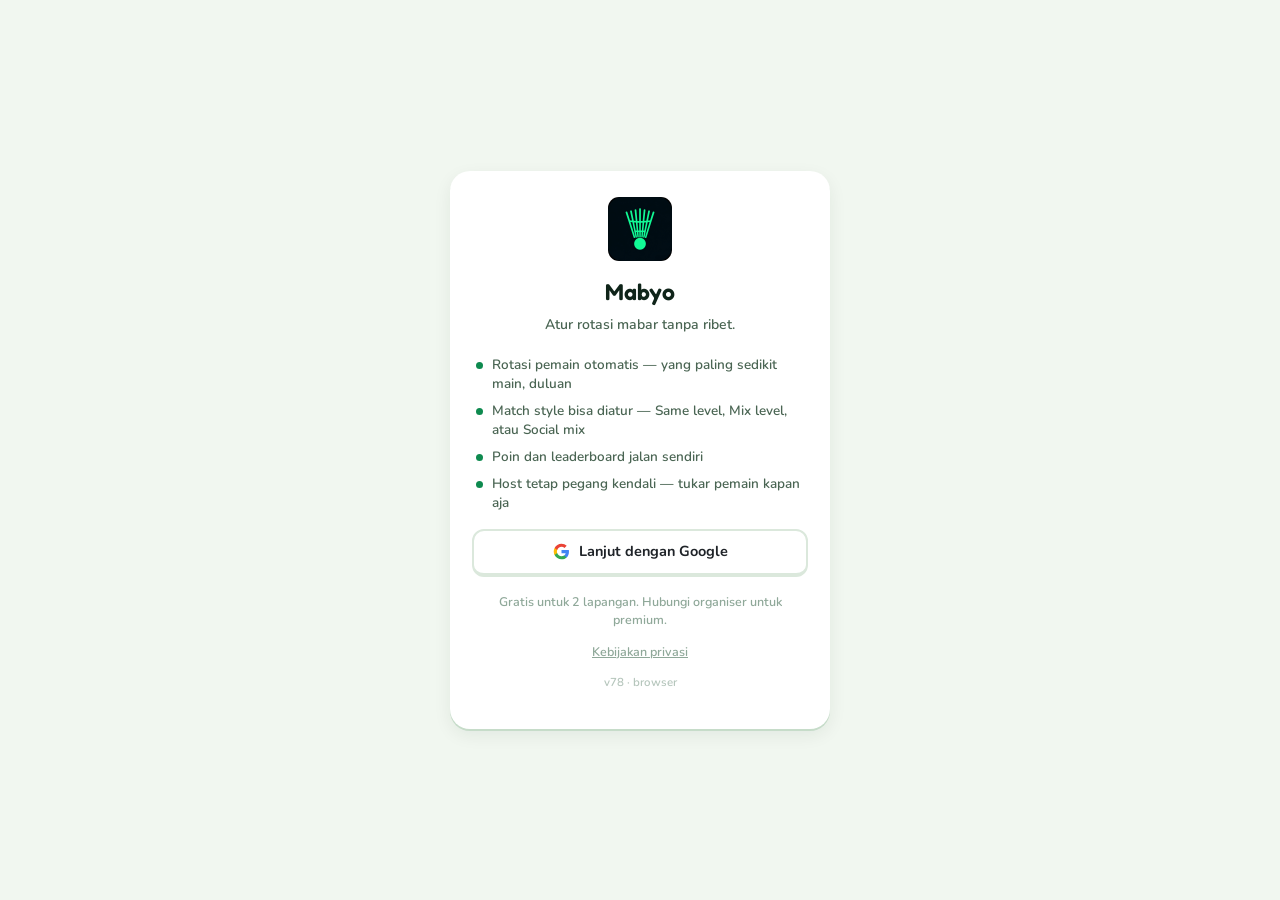
==== commit 8f011564: "v78: mabyo.id is the address mabyo.pages.dev cannot be deleted -- Cloudflare assigns it to the proje" ====
--- a/index.html
+++ b/index.html
@@ -12,6 +12,24 @@
 <link rel="manifest" href="manifest.json">
 <link rel="icon" type="image/png" href="icon.png">
 <link rel="apple-touch-icon" href="icon.png">
+<script>
+/* One address, decided before a pixel is drawn.
+   mabyo.pages.dev cannot be deleted -- Cloudflare assigns it to the project
+   for as long as the project exists -- so it is sent here instead. Leaving
+   both live is not a tidiness problem: browser storage is per ORIGIN, so a
+   host who opened one and then the other would find an empty app, no
+   roster, and a phone registering as a second device. Two of everything,
+   one person.
+
+   The match is EXACT. dev.mabyo.pages.dev is the preview and must keep
+   working; a "not mabyo.id, so redirect" test would bounce it to production
+   and leave nowhere to test anything. The hash is carried over because an
+   OAuth redirect returns its tokens in one, and replace() is used so the
+   old address leaves no entry in the back button. */
+if (location.hostname === 'mabyo.pages.dev')
+  location.replace('https://mabyo.id' + location.pathname
+                   + location.search + location.hash);
+</script>
 <style>
 /* Fonts are embedded, not fetched. The app must render correctly at a sports hall
    with no signal, weeks after it was last opened. Nunito is a variable face
@@ -549,11 +567,13 @@
    BADMINTON ROTATION & POINTS — engine + UI (offline, localStorage)
    ========================================================================= */
 const LS='badminton_rotation_v1';
-const BUILD='v77';   // bump together with V in sw.js
+const BUILD='v78';   // bump together with V in sw.js
 /* The live site, and nothing else. A preview branch, a local server and a
    file:// copy are all "not live" and say so in the header. Hard-coded
-   rather than configured: a flag you can set wrongly is worse than none. */
-const IS_LIVE = location.hostname === 'mabyo.pages.dev';
+   rather than configured: a flag you can set wrongly is worse than none.
+   mabyo.pages.dev was this until v78 and now redirects here, so it never
+   reaches this line; dev.mabyo.pages.dev still does, and is still preview. */
+const IS_LIVE = location.hostname === 'mabyo.id';
 /* Access used to be a door: premium in, everyone else out. It is a ceiling
    now. Anyone signed in may run a session; a free account is capped at
    FREE_COURTS and the organiser lifts it. Set by checkAccess, read by
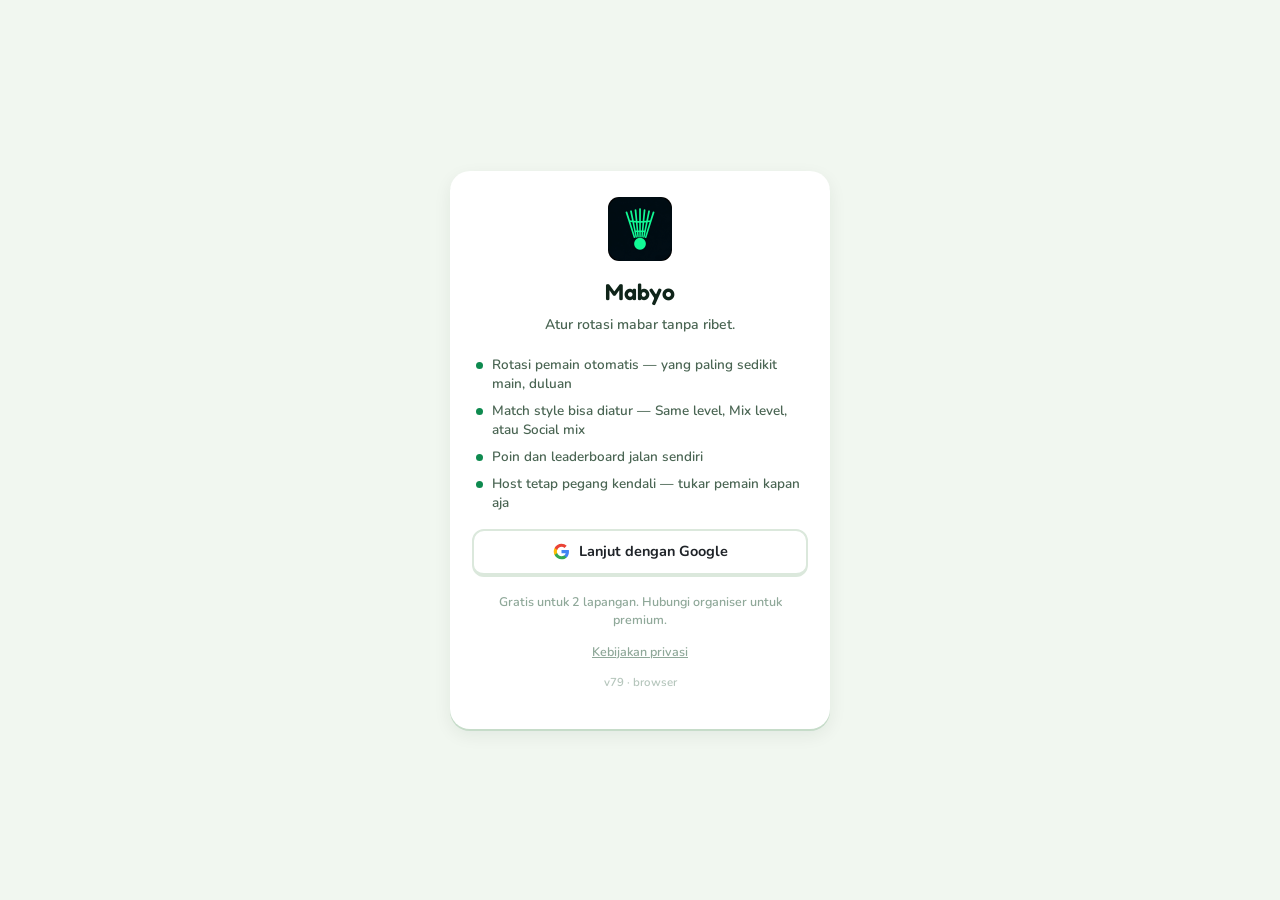
==== commit 606d501e: "v79: device fingerprint merge + device cap with auto-kick One phone was registering as several devic" ====
--- a/index.html
+++ b/index.html
@@ -567,7 +567,7 @@
    BADMINTON ROTATION & POINTS — engine + UI (offline, localStorage)
    ========================================================================= */
 const LS='badminton_rotation_v1';
-const BUILD='v78';   // bump together with V in sw.js
+const BUILD='v79';   // bump together with V in sw.js
 /* The live site, and nothing else. A preview branch, a local server and a
    file:// copy are all "not live" and say so in the header. Hard-coded
    rather than configured: a flag you can set wrongly is worse than none.
@@ -3297,44 +3297,85 @@
     }catch(_){ return null; }
   }
 
-  async function deviceLabel(){
+  /* Everything the dashboard knows about this device, in one pass.
+     Split into two kinds of signal, and the split is the whole point:
+
+       IDENTITY  what the device IS. Goes into the fingerprint, which is
+                 how the server recognises the phone after localStorage has
+                 been emptied.
+       DISPLAY   what it is useful to READ. Shown, never hashed.
+
+     The OS version is display only: an iOS update must not read as a new
+     phone. The installed flag is display only too -- on iOS a Home Screen
+     app gets its own storage container, so one phone registers twice, and
+     collapsing exactly that pair is what this is for. */
+  async function deviceInfo(){
     const u = navigator.userAgent;
-    let os = /iPhone/.test(u) ? 'iPhone' : /iPad/.test(u) ? 'iPad'
-           : /Android/.test(u) ? 'Android' : /Mac OS X/.test(u) ? 'Mac'
-           : /Windows/.test(u) ? 'Windows' : 'Other';
-    const br = /CriOS/.test(u) ? 'Chrome' : /FxiOS|Firefox/.test(u) ? 'Firefox'
+    let plat = /iPhone/.test(u) ? 'iPhone' : /iPad/.test(u) ? 'iPad'
+             : /Android/.test(u) ? 'Android' : /Mac OS X/.test(u) ? 'Mac'
+             : /Windows/.test(u) ? 'Windows' : 'Other';
+    const browser = /CriOS/.test(u) ? 'Chrome' : /FxiOS|Firefox/.test(u) ? 'Firefox'
              : /Edg/.test(u) ? 'Edge' : /Chrome/.test(u) ? 'Chrome'
              : /Safari/.test(u) ? 'Safari' : '';
-    let model = '', ver = '';
+    let model = '', osver = '';
 
     // Apple reports no model at all, so two iPhone 15s look identical here.
-    // The OS version and the screen size are the only things that ever
-    // differ between them, and only sometimes -- the short device code in
-    // the dashboard is what actually separates them.
     const m = u.match(/(?:iPhone |CPU )?OS (\d+)[_.](\d+)/);
-    if(m) ver = m[1] + '.' + m[2];
+    if(m) osver = m[1] + '.' + m[2];
 
     try{
       const uad = navigator.userAgentData;
       if(uad && uad.getHighEntropyValues){
         const h = await uad.getHighEntropyValues(['platform','platformVersion','model']);
-        if(h.platform) os = h.platform;
-        if(h.platformVersion) ver = String(h.platformVersion).split('.').slice(0,2).join('.');
+        if(h.platform) plat = h.platform;
+        if(h.platformVersion) osver = String(h.platformVersion).split('.').slice(0,2).join('.');
         if(h.model) model = h.model;
       }
     }catch(_){}
 
-    let size = '';
+    let screen_ = '', dpr = '';
     try{
       const w = Math.min(screen.width, screen.height), hh = Math.max(screen.width, screen.height);
-      if(w && hh) size = w + '×' + hh;
+      if(w && hh) screen_ = w + '×' + hh;
+      dpr = String(devicePixelRatio || '');
     }catch(_){}
 
-    const standalone = window.matchMedia &&
-      matchMedia('(display-mode: standalone)').matches ? 'installed' : '';
-
-    return [model, os + (ver ? ' ' + ver : ''), size, br, standalone]
-      .filter(Boolean).join(' · ');
+    const installed = !!(window.matchMedia &&
+      matchMedia('(display-mode: standalone)').matches);
+
+    let tz = '', cores = '', mem = '', depth = '';
+    try{ tz = Intl.DateTimeFormat().resolvedOptions().timeZone || '' }catch(_){}
+    try{ cores = String(navigator.hardwareConcurrency || '') }catch(_){}
+    try{ mem = String(navigator.deviceMemory || '') }catch(_){}
+    try{ depth = String(screen.colorDepth || '') }catch(_){}
+
+    const fp = await hashFp([model, plat, screen_, dpr, browser,
+                             cores, mem, tz, depth, navigator.language||''].join('|'));
+
+    const label = [model, plat + (osver ? ' ' + osver : ''), screen_, browser,
+                   installed ? 'installed' : ''].filter(Boolean).join(' · ');
+    return { label, fp, plat, osver, screen:screen_, browser, installed };
+  }
+
+  /* SHA-256 where it exists. crypto.subtle needs a secure context, which a
+     file:// copy is not, so there is a plain fallback -- it only has to be
+     stable and well spread, not secret. The fingerprint is never a token:
+     it identifies a device to a host who already owns it. */
+  async function hashFp(str){
+    try{
+      if(crypto && crypto.subtle){
+        const b = new TextEncoder().encode(str);
+        const d = await crypto.subtle.digest('SHA-256', b);
+        return Array.from(new Uint8Array(d)).slice(0, 16)
+                    .map(x => x.toString(16).padStart(2,'0')).join('');
+      }
+    }catch(_){}
+    let h1 = 0x811c9dc5, h2 = 0x01000193;
+    for(let i = 0; i < str.length; i++){
+      h1 = Math.imul(h1 ^ str.charCodeAt(i), 0x01000193) >>> 0;
+      h2 = Math.imul(h2 + str.charCodeAt(i), 0x85ebca6b) >>> 0;
+    }
+    return 'f' + h1.toString(16).padStart(8,'0') + h2.toString(16).padStart(8,'0');
   }
 
   /* ── network helpers ──────────────────────────────────────────────── */
@@ -3417,11 +3458,16 @@
     // Is THIS DEVICE still allowed? Asked every time the gate is considered,
     // so a removed device can never slip through on a quick re-login.
     try{
+      // Matched on key OR fingerprint, the same two ways device_touch()
+      // matches. Keying on device_key alone meant clearing site data
+      // handed back a clean slate at the one moment it matters most.
+      const fp = (await deviceInfo()).fp;
       const dq = await sbFetch('/rest/v1/devices?select=revoked&host_id=eq.' + A.id +
-                               '&device_key=eq.' + encodeURIComponent(deviceKey()));
+                               '&or=(device_key.eq.' + encodeURIComponent(deviceKey()) +
+                               ',fp.eq.' + encodeURIComponent(fp) + ')');
       if(dq.ok){
         const d = await dq.json().catch(() => null);
-        if(d && d[0] && d[0].revoked) return { state:'device_removed' };
+        if(d && d.some(x => x.revoked)) return { state:'device_removed' };
       }
     }catch(_){ /* offline: the heartbeat catches it when the signal returns */ }
 
@@ -3455,22 +3501,37 @@
 
     const now = new Date().toISOString();
     try{
-      const dr = await sbFetch('/rest/v1/devices?on_conflict=host_id,device_key', {
+      /* One RPC, not an upsert, because the client must not be the thing
+         that decides what counts as the same device. The old upsert keyed
+         on (host_id, device_key), and device_key lives in localStorage --
+         so clearing site data, or installing to the Home Screen, or moving
+         to a new origin, minted a device_key the server had never seen and
+         the table grew a second row for the same phone. device_touch()
+         matches on device_key FIRST and falls back to the fingerprint, so
+         a phone that lost its key is recognised and its existing row is
+         updated, carrying revoked with it. Clearing storage no longer
+         escapes a removal, and it no longer spends a second device slot. */
+      const di = await deviceInfo();
+      const dr = await sbFetch('/rest/v1/rpc/device_touch', {
         method:'POST',
-        headers:{ Prefer:'resolution=merge-duplicates,return=representation' },
-        body: JSON.stringify({ host_id:A.id, device_key:deviceKey(),
-                               session_id:sessionId(),
-                               label:(await deviceLabel()), last_seen:now })
+        body: JSON.stringify({ p_device_key: deviceKey(), p_fp: di.fp,
+                               p_label: di.label, p_plat: di.plat,
+                               p_osver: di.osver, p_screen: di.screen,
+                               p_browser: di.browser, p_installed: di.installed,
+                               p_session_id: sessionId() })
       });
       // The row comes back, so the same request that says "still here" also
       // tells us whether we are still welcome. No extra round trip.
       if(dr.ok){
         const back = await dr.json().catch(() => null);
-        if(back && back[0] && back[0].revoked){ removedHere(); return; }
+        const r = Array.isArray(back) ? back[0] : back;
+        if(r && r.revoked){ removedHere(); return false; }
+        if(r && r.booted){ bootedHere(); return false; }
       }
       await sbFetch('/rest/v1/hosts?id=eq.'+A.id, {
         method:'PATCH', body: JSON.stringify({ last_seen_at: now }) });
     }catch(_){}
+    return true;
   }
 
   /* ── screens ──────────────────────────────────────────────────────── */
@@ -3507,6 +3568,34 @@
   function removedHere(){
     lastTouch = 0;                       // so the next check is never skipped
     boot(false);                         // one road to the locked screen
+  }
+
+  /* The account is open on more devices than its cap allows, and this one
+     lost the slot. Deliberately NOT the same as a removal: nothing was
+     taken away, the newest device simply wins, and taking the slot back is
+     one tap. device_touch() un-boots whoever calls it, so the button is
+     just a touch -- and the other device finds out on its next heartbeat,
+     within a minute. The heartbeat here stops on its own while the locked
+     screen is up (it is gated on `gate.hidden`), so the two devices cannot
+     sit in a loop stealing the slot from each other. */
+  function bootedHere(){
+    lastTouch = 0;
+    showLocked('Signed in somewhere else',
+      'This account was just opened on another device. Only '+
+      'a limited number of devices can use it at a time.<br><br>'+
+      'Nothing here has been deleted — take the slot back and carry on, '+
+      'or leave it to the other device.', false);
+    $g('#gBody').insertAdjacentHTML('beforeend',
+      '<div class="gstack" style="margin-top:9px">'+
+      '<button type="button" id="gTake">Use this device</button></div>');
+    const b = $g('#gTake');
+    b.onclick = async () => {
+      b.disabled = true; b.textContent = 'Checking…';
+      lastTouch = 0;
+      const ok = await touch();
+      if(ok){ setGate(false); acctBtn.hidden = false; }
+      else { b.disabled = false; b.textContent = 'Use this device'; }
+    };
   }
 
   function signOut(){
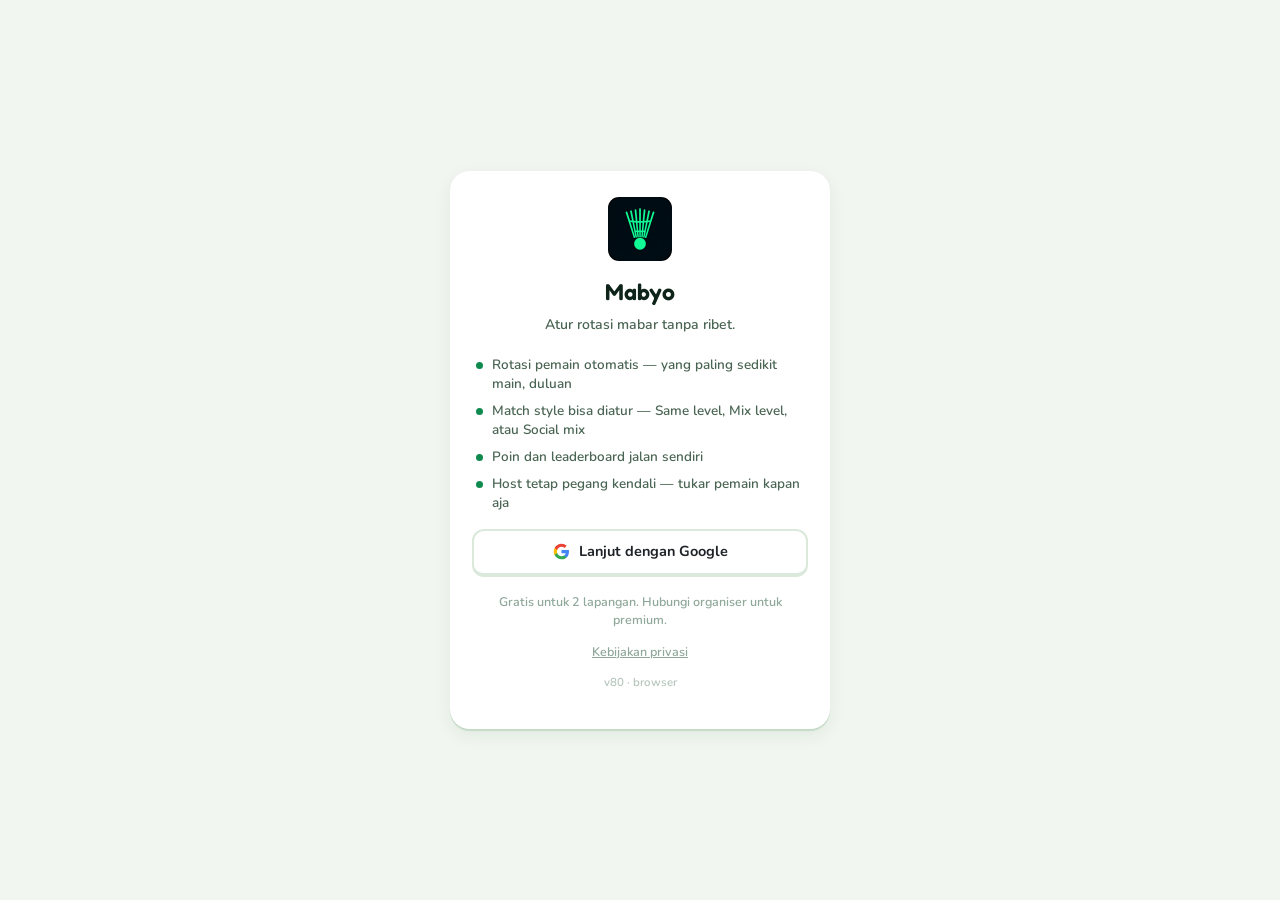
==== commit b0b17654: "v80: the roster follows the account Signing in on a second device gave you a stranger's app: the rig" ====
--- a/index.html
+++ b/index.html
@@ -567,7 +567,7 @@
    BADMINTON ROTATION & POINTS — engine + UI (offline, localStorage)
    ========================================================================= */
 const LS='badminton_rotation_v1';
-const BUILD='v79';   // bump together with V in sw.js
+const BUILD='v80';   // bump together with V in sw.js
 /* The live site, and nothing else. A preview branch, a local server and a
    file:// copy are all "not live" and say so in the header. Hard-coded
    rather than configured: a flag you can set wrongly is worse than none.
@@ -639,7 +639,12 @@
    result. load() therefore draws anything left empty. */
 let savedPanel={};
 
-function save(){try{localStorage.setItem(LS,JSON.stringify(S))}catch(e){}}
+function save(){try{localStorage.setItem(LS,JSON.stringify(S))}catch(e){}
+  /* The one chokepoint every mutation already goes through, so the sync
+     layer never has to be wired into each of the dozen places the roster
+     is edited. It compares a signature and does nothing when nothing that
+     syncs has changed, which is most calls. */
+  if(typeof window.mabyoRosterChanged === 'function') window.mabyoRosterChanged();}
 function load(){
   try{const r=localStorage.getItem(LS);
     const o=r?JSON.parse(r):null; if(o&&o.v===1){S=Object.assign(defState(),o);
@@ -3474,6 +3479,116 @@
     return { state:'ok' };
   }
 
+  /* ── roster sync ───────────────────────────────────────────────────
+     What travels is ONLY the roster: every name this host has entered, with
+     its level, in ranking order. Not tonight's lineup, not the courts, not
+     the results -- those are wiped by New session anyway, so a second device
+     starting a fresh night is not missing anything by not having them.
+
+     The roster is sent as ONE document rather than a row per player, because
+     the array's ORDER is the ranking. Order is a property of the whole list,
+     not of any player in it, so a per-row merge would have to reconstruct it
+     from sort keys that two devices could disagree about. A document cannot
+     disagree with itself.
+
+     Conflicts are merged, never put to the host. A roster is a set of names:
+     if this device added Budi while the other added Sari, the answer is
+     obviously both, and nobody should be made to adjudicate that. The
+     server's order wins for names both devices know, and names only this
+     device has go in at the top -- which is where new names go anyway. The
+     one thing that must never happen is a name quietly disappearing, and a
+     union cannot do that. */
+  const SYNC_LS = 'badminton_sync_v1';   // { rev, sig } — what we last agreed on
+
+  // Short keys: this is sent on every roster edit, and `n`/`t` is half the bytes.
+  const rosterDoc = () => (S.roster || [])
+    .filter(r => r && r.name).map(r => ({ n: String(r.name), t: r.tier || 'int' }));
+  const rosterSig = d => JSON.stringify(d);
+  const syncRead  = () => read(SYNC_LS) || { rev: 0, sig: '' };
+
+  let pushTimer = null, pushing = false, applying = false;
+
+  /* Union, keeping the server's order for anyone it knows about. sortRoster()
+     is the app's own normalisation -- a STABLE sort by tier -- so running it
+     drops the newcomers into their tier groups without disturbing the order
+     the server sent for everyone else. */
+  function mergeRoster(doc){
+    const srv = (Array.isArray(doc) ? doc : [])
+      .filter(x => x && x.n).map(x => ({ name: String(x.n), tier: x.t || 'int' }));
+    const known = new Set(srv.map(r => rkey(r.name)));
+    const mine  = (S.roster || []).filter(r => r && !known.has(rkey(r.name)));
+    S.roster = mine.concat(srv);
+    sortRoster();
+    /* save() tells the sync layer the roster changed, which is true but not
+       useful here: what changed is what we just received. Without this the
+       merge schedules a push of the document we are still in the middle of
+       accepting, on the revision we have not recorded yet -- so the server
+       rejects it and we do the whole dance again for nothing. */
+    applying = true;
+    try{ save(); if(typeof render === 'function') render(); }
+    finally{ applying = false; }
+  }
+
+  async function rosterPull(){
+    if(!A || !IS_LIVE) return;
+    try{
+      const r = await sbFetch('/rest/v1/host_rosters?select=data,rev&host_id=eq.' + A.id);
+      if(!r.ok) return;
+      const row = ((await r.json().catch(() => null)) || [])[0];
+      const st  = syncRead();
+      // Nothing up there yet: this device is the first to sign in, so it seeds.
+      if(!row){ if((S.roster || []).length) await rosterPush(true); return; }
+      if(row.rev === st.rev) return;                      // already in step
+      mergeRoster(row.data);
+      write(SYNC_LS, { rev: row.rev, sig: rosterSig(rosterDoc()) });
+      // The merge may have added names the server has not seen. Only then push.
+      await rosterPush(false);
+    }catch(_){ /* offline: the next open tries again */ }
+  }
+
+  async function rosterPush(force, depth){
+    if(!A || !IS_LIVE || pushing) return;
+    const doc = rosterDoc(), sig = rosterSig(doc), st = syncRead();
+    if(!force && sig === st.sig) return;      // nothing that syncs has changed
+    pushing = true;
+    try{
+      const r = await sbFetch('/rest/v1/rpc/roster_push', { method:'POST',
+        body: JSON.stringify({ p_data: doc, p_base: st.rev, p_device: deviceKey() }) });
+      if(r.ok){
+        const back = ((await r.json().catch(() => null)) || [])[0];
+        if(back && back.ok){
+          write(SYNC_LS, { rev: back.rev, sig });
+        }else if(back && (depth || 0) < 3){
+          /* Rejected: the other device moved the roster on while we were
+             editing. Take theirs, fold ours in, send the union back. Bounded,
+             so a server that keeps saying no cannot spin. */
+          mergeRoster(back.data);
+          write(SYNC_LS, { rev: back.rev, sig: rosterSig(rosterDoc()) });
+          pushing = false;
+          return rosterPush(true, (depth || 0) + 1);
+        }
+      }
+    }catch(_){ /* offline: the signature stays stale, so the next save retries */ }
+    pushing = false;
+  }
+
+  /* Called from save(), which means on nearly every interaction. It has to
+     stay cheap: the signature check is the whole point, and the debounce
+     means renaming five players is one upload rather than five. */
+  window.mabyoRosterChanged = function(){
+    if(!A || !IS_LIVE || applying) return;
+    if(rosterSig(rosterDoc()) === syncRead().sig) return;
+    clearTimeout(pushTimer);
+    pushTimer = setTimeout(() => rosterPush(false), 1500);
+  };
+
+  /* A phone that has been in a pocket all week should not run on a stale
+     roster. Pull when the app opens, and whenever it comes back to the
+     foreground -- which on a phone is what "opening it" actually means. */
+  document.addEventListener('visibilitychange', () => {
+    if(!document.hidden && A && gate.hidden) rosterPull();
+  });
+
   /* ── background bookkeeping (never blocks the UI) ──────────────────── */
   let lastTouch = 0;
   async function touch(){
@@ -3560,6 +3675,7 @@
   function openApp(){
     setGate(false); acctBtn.hidden = false;
     touch();
+    rosterPull();
   }
 
   /* The organiser removed this device. The session is already dead server
@@ -3600,7 +3716,10 @@
 
   function signOut(){
     A = null; C = null; lastTouch = 0;   // a fresh sign-in re-checks the device
-    drop(AUTH_LS); drop('badminton_ent_v1');
+    /* The agreed revision belongs to the account that just left. Keeping it
+       would let the next account signed in here push this roster over its own
+       on a base revision it never saw. */
+    drop(AUTH_LS); drop('badminton_ent_v1'); drop(SYNC_LS);
     showSignIn('');
   }
 
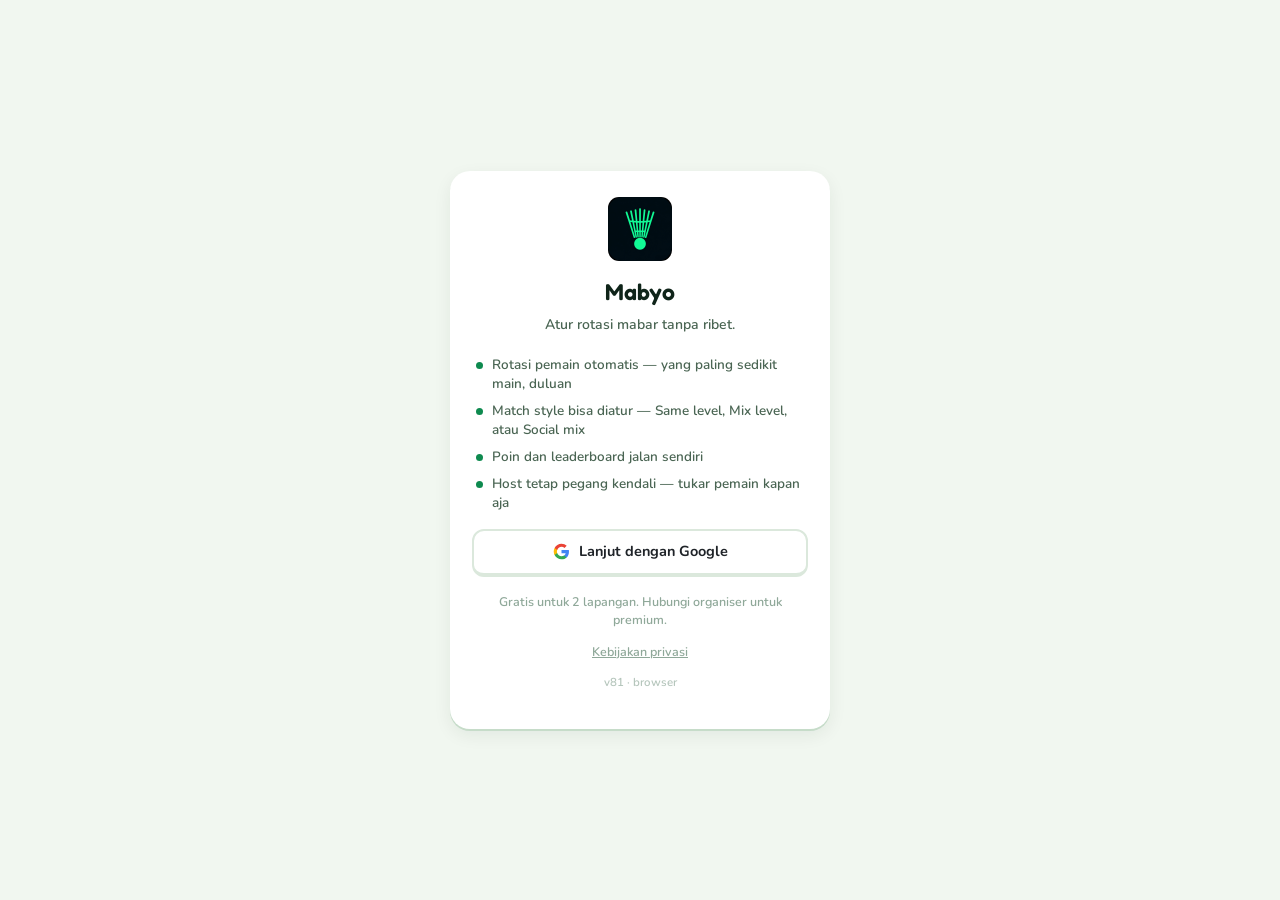
==== commit cccfde2d: "v81: make the device cap actually kick the losing device out The cap swept correctly -- a second sig" ====
--- a/index.html
+++ b/index.html
@@ -567,7 +567,7 @@
    BADMINTON ROTATION & POINTS — engine + UI (offline, localStorage)
    ========================================================================= */
 const LS='badminton_rotation_v1';
-const BUILD='v80';   // bump together with V in sw.js
+const BUILD='v81';   // bump together with V in sw.js
 /* The live site, and nothing else. A preview branch, a local server and a
    file:// copy are all "not live" and say so in the header. Hard-coded
    rather than configured: a flag you can set wrongly is worse than none.
@@ -3591,12 +3591,12 @@
 
   /* ── background bookkeeping (never blocks the UI) ──────────────────── */
   let lastTouch = 0;
-  async function touch(){
+  async function touch(reclaim){
     if(!A) return;
     // Heartbeat, not a tracker. Every five minutes while the app is open is
     // enough for the dashboard to show who is active; switching tabs twenty
     // times a minute should not write twenty rows.
-    if(Date.now() - lastTouch < 50000) return;
+    if(!reclaim && Date.now() - lastTouch < 50000) return;
     lastTouch = Date.now();
 
     /* A preview build must not leave a footprint in the live data.
@@ -3633,7 +3633,8 @@
                                p_label: di.label, p_plat: di.plat,
                                p_osver: di.osver, p_screen: di.screen,
                                p_browser: di.browser, p_installed: di.installed,
-                               p_session_id: sessionId() })
+                               p_session_id: sessionId(),
+                               p_reclaim: !!reclaim })
       });
       // The row comes back, so the same request that says "still here" also
       // tells us whether we are still welcome. No extra round trip.
@@ -3689,11 +3690,11 @@
   /* The account is open on more devices than its cap allows, and this one
      lost the slot. Deliberately NOT the same as a removal: nothing was
      taken away, the newest device simply wins, and taking the slot back is
-     one tap. device_touch() un-boots whoever calls it, so the button is
-     just a touch -- and the other device finds out on its next heartbeat,
-     within a minute. The heartbeat here stops on its own while the locked
-     screen is up (it is gated on `gate.hidden`), so the two devices cannot
-     sit in a loop stealing the slot from each other. */
+     one tap. Only that tap reclaims: an ordinary heartbeat REPORTS the
+     boot and changes nothing, so two devices cannot sit in a loop silently
+     stealing the slot back off each other -- which is what v80 did, in
+     place of ever kicking anyone out. The other device finds out on its
+     next heartbeat, within a minute. */
   function bootedHere(){
     lastTouch = 0;
     showLocked('Signed in somewhere else',
@@ -3708,7 +3709,7 @@
     b.onclick = async () => {
       b.disabled = true; b.textContent = 'Checking…';
       lastTouch = 0;
-      const ok = await touch();
+      const ok = await touch(true);
       if(ok){ setGate(false); acctBtn.hidden = false; }
       else { b.disabled = false; b.textContent = 'Use this device'; }
     };
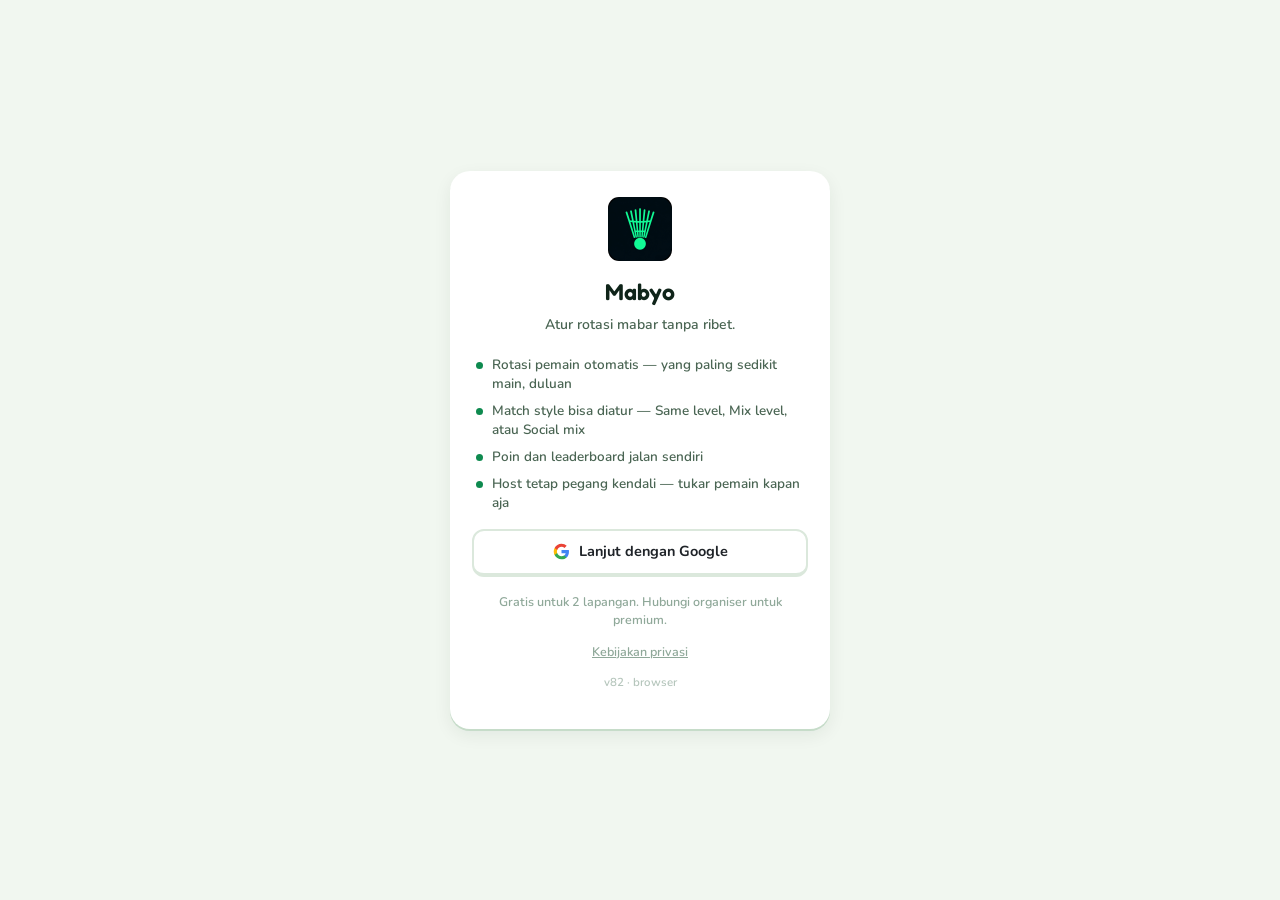
==== commit 287d2f90: "v82: taking the slot back is a sign-in, and the gate decides before it lifts Two changes to the same" ====
--- a/index.html
+++ b/index.html
@@ -567,7 +567,7 @@
    BADMINTON ROTATION & POINTS — engine + UI (offline, localStorage)
    ========================================================================= */
 const LS='badminton_rotation_v1';
-const BUILD='v81';   // bump together with V in sw.js
+const BUILD='v82';   // bump together with V in sw.js
 /* The live site, and nothing else. A preview branch, a local server and a
    file:// copy are all "not live" and say so in the header. Hard-coded
    rather than configured: a flag you can set wrongly is worse than none.
@@ -3467,12 +3467,19 @@
       // matches. Keying on device_key alone meant clearing site data
       // handed back a clean slate at the one moment it matters most.
       const fp = (await deviceInfo()).fp;
-      const dq = await sbFetch('/rest/v1/devices?select=revoked&host_id=eq.' + A.id +
+      const dq = await sbFetch('/rest/v1/devices?select=revoked,booted&host_id=eq.' + A.id +
                                '&or=(device_key.eq.' + encodeURIComponent(deviceKey()) +
                                ',fp.eq.' + encodeURIComponent(fp) + ')');
       if(dq.ok){
         const d = await dq.json().catch(() => null);
         if(d && d.some(x => x.revoked)) return { state:'device_removed' };
+        /* Asked HERE, not in the heartbeat, because the heartbeat runs after
+           openApp() has already pulled the gate down: the app painted in
+           full, then the locked screen slammed over it a moment later. One
+           flash of someone else's roster is one too many. The heartbeat
+           still reports a boot that happens while the app is open -- that
+           is a different moment and the gate is legitimately down for it. */
+        if(d && d.length && d.every(x => x.booted)) return { state:'device_booted' };
       }
     }catch(_){ /* offline: the heartbeat catches it when the signal returns */ }
 
@@ -3590,6 +3597,7 @@
   });
 
   /* ── background bookkeeping (never blocks the UI) ──────────────────── */
+  let freshSignIn = false;   // set by a completed sign-in, read once by boot()
   let lastTouch = 0;
   async function touch(reclaim){
     if(!A) return;
@@ -3660,13 +3668,13 @@
     wireGate();
   }
 
-  function showLocked(title, body, showRetry){
+  function showLocked(title, body, showRetry, outLabel){
     gBody.innerHTML =
       '<h1 class="gtitle">'+title+'</h1>'+
       '<p class="gsub">'+body+'</p>'+
       '<div class="gstack">'+
         (showRetry ? '<button type="button" id="gRetry">Try again</button>' : '')+
-        '<button type="button" id="gOut">Sign out</button>'+
+        '<button type="button" id="gOut">'+(outLabel || 'Sign out')+'</button>'+
       '</div>';
     setGate(true); acctBtn.hidden = true;
     const rt = $g('#gRetry'); if(rt) rt.onclick = () => boot(true);
@@ -3675,7 +3683,9 @@
 
   function openApp(){
     setGate(false); acctBtn.hidden = false;
-    touch();
+    /* Never a reclaim: by now boot() has done it if a sign-in earned it.
+       A bare reload must not take the slot back, or the cap means nothing. */
+    touch(false);
     rosterPull();
   }
 
@@ -3689,30 +3699,25 @@
 
   /* The account is open on more devices than its cap allows, and this one
      lost the slot. Deliberately NOT the same as a removal: nothing was
-     taken away, the newest device simply wins, and taking the slot back is
-     one tap. Only that tap reclaims: an ordinary heartbeat REPORTS the
-     boot and changes nothing, so two devices cannot sit in a loop silently
-     stealing the slot back off each other -- which is what v80 did, in
-     place of ever kicking anyone out. The other device finds out on its
-     next heartbeat, within a minute. */
+     taken away, the newest device simply wins.
+
+     Taking the slot back is a full sign-in, not a button. Opening the
+     account on a second device IS the decision to use that device, so the
+     one it displaced should not be able to snatch it back with one tap --
+     that is how two phones spend an evening trading the slot. Signing in
+     again is deliberate, it goes through Google, and it proves whoever is
+     holding this device is still entitled to the account. The sign-in's
+     own first heartbeat carries the reclaim, so there is no second step
+     and no way to land straight back on this screen. */
   function bootedHere(){
     lastTouch = 0;
+    freshSignIn = false;
     showLocked('Signed in somewhere else',
-      'This account was just opened on another device. Only '+
-      'a limited number of devices can use it at a time.<br><br>'+
-      'Nothing here has been deleted — take the slot back and carry on, '+
-      'or leave it to the other device.', false);
-    $g('#gBody').insertAdjacentHTML('beforeend',
-      '<div class="gstack" style="margin-top:9px">'+
-      '<button type="button" id="gTake">Use this device</button></div>');
-    const b = $g('#gTake');
-    b.onclick = async () => {
-      b.disabled = true; b.textContent = 'Checking…';
-      lastTouch = 0;
-      const ok = await touch(true);
-      if(ok){ setGate(false); acctBtn.hidden = false; }
-      else { b.disabled = false; b.textContent = 'Use this device'; }
-    };
+      'This account was just opened on another device, and only a limited '+
+      'number of devices can use it at a time.<br><br>'+
+      'Nothing here has been deleted. Sign in again to bring the account '+
+      'back to this device, or leave it to the other one.',
+      false, 'Sign in again');
   }
 
   function signOut(){
@@ -3766,7 +3771,7 @@
       A = { access_token:at, refresh_token:rt,
             expires_at: Date.now() + (+q.get('expires_in') || 3600)*1000,
             id:u.id, email:u.email };
-      write(AUTH_LS, A);
+      write(AUTH_LS, A); freshSignIn = true;
       const last = localStorage.getItem('badminton_last_email');
       if(last && last !== A.email) drop('badminton_rotation_v1');
       try{ localStorage.setItem('badminton_last_email', A.email) }catch(_){}
@@ -3843,7 +3848,7 @@
     A = { access_token:j.access_token, refresh_token:j.refresh_token,
           expires_at: Date.now() + (j.expires_in || 3600)*1000,
           id:j.user.id, email:j.user.email };
-    write(AUTH_LS, A);
+    write(AUTH_LS, A); freshSignIn = true;
     // A different host on this phone starts with a clean sheet.
     const last = localStorage.getItem('badminton_last_email');
     if(last && last !== A.email) drop('badminton_rotation_v1');
@@ -3914,7 +3919,7 @@
         A = { access_token:j.access_token, refresh_token:j.refresh_token,
               expires_at: Date.now() + (j.expires_in||3600)*1000,
               id:j.user.id, email:j.user.email };
-        write(AUTH_LS, A);
+        write(AUTH_LS, A); freshSignIn = true;
 
         // A different host on this phone starts with a clean sheet -- the
         // previous roster belongs to the previous account, not to them.
@@ -3936,6 +3941,12 @@
     A = read(AUTH_LS); C = read('badminton_ent_v1');
     if(!A){ showSignIn(''); return; }
 
+    /* A completed sign-in IS the decision to use this device, so it takes
+       the slot back before anything is judged. Doing it the other way round
+       would have checkAccess() see the boot this sign-in is undoing, and
+       send the host back to the very screen they just signed in from. */
+    if(freshSignIn){ freshSignIn = false; await touch(true); }
+
     const res = await checkAccess();
     switch(res.state){
       case 'ok':
@@ -3943,6 +3954,9 @@
           load(); render();
         }
         openApp();
+        break;
+      case 'device_booted':
+        bootedHere();
         break;
       case 'device_removed':
         showLocked('This device was removed',
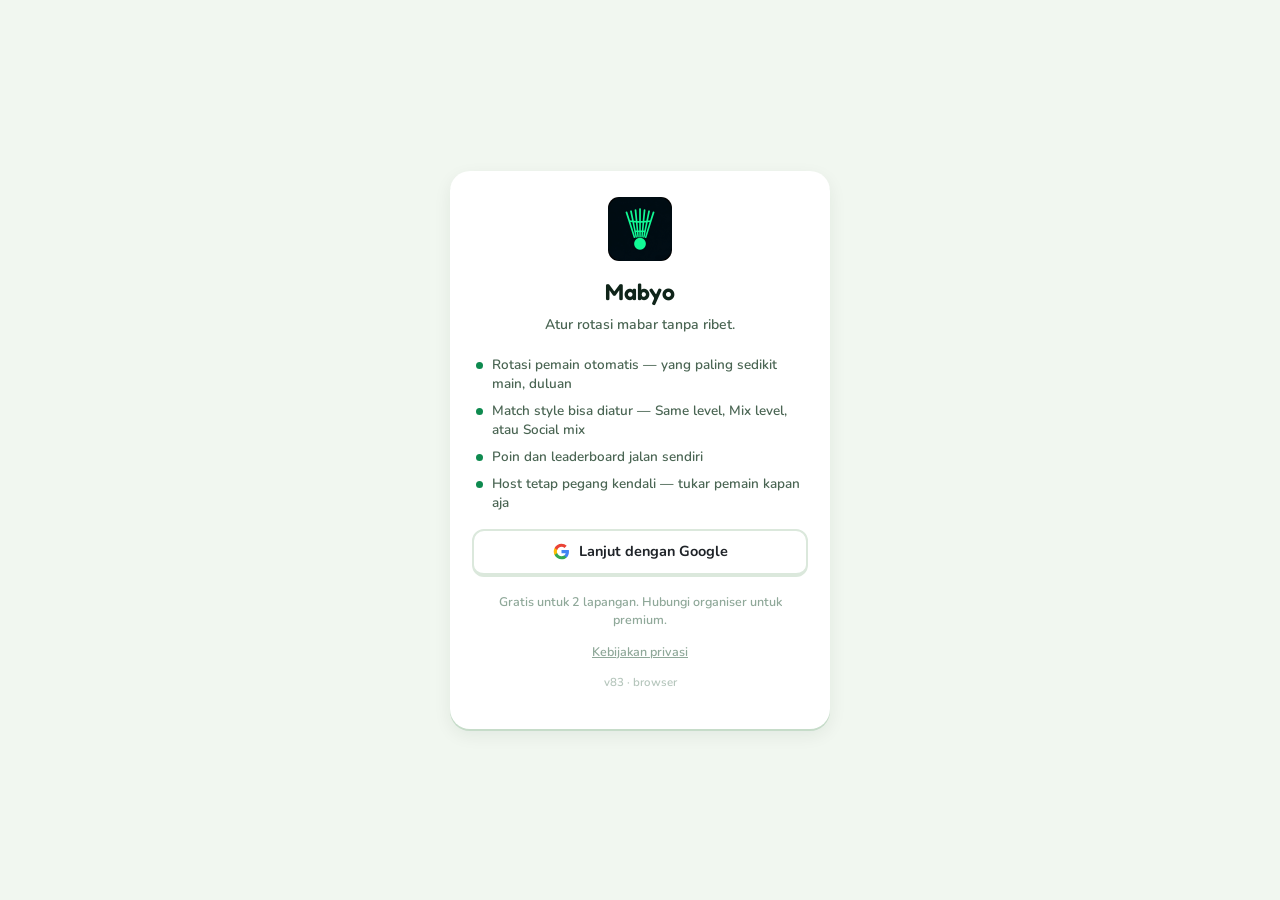
==== commit a16cffbe: "v83: one language on the courts card The Settings card said the same thing twice -- "Free accounts r" ====
--- a/index.html
+++ b/index.html
@@ -567,7 +567,7 @@
    BADMINTON ROTATION & POINTS — engine + UI (offline, localStorage)
    ========================================================================= */
 const LS='badminton_rotation_v1';
-const BUILD='v82';   // bump together with V in sw.js
+const BUILD='v83';   // bump together with V in sw.js
 /* The live site, and nothing else. A preview branch, a local server and a
    file:// copy are all "not live" and say so in the header. Hard-coded
    rather than configured: a flag you can set wrongly is worse than none.
@@ -1806,11 +1806,9 @@
   <div class="card">
     <div class="sl"><span class="lab">Courts available<small>${PREMIUM
         ? 'A maximum — only as many as your players can fill, four each'
-        : 'Free accounts run up to '+FREE_COURTS+' courts'}</small></span>
+        : 'Free accounts run up to '+FREE_COURTS+' courts \u2014 ask the organiser for more'}</small></span>
       <input type="number" min="1" max="${PREMIUM?12:FREE_COURTS}" value="${Math.min(s.courts,PREMIUM?12:FREE_COURTS)}"
         onchange="setSetting('courts',clamp(+this.value||1,1,${PREMIUM?12:FREE_COURTS}))"></div>
-    ${PREMIUM ? '' : `<div class="muted" style="padding:10px 2px 0">
-      Akun gratis bisa pakai ${FREE_COURTS} lapangan. Hubungi organiser untuk buka lebih banyak.</div>`}
     <button class="btn dan full" style="margin-top:14px" onclick="newSession()">Start a new session</button>
     <button class="btn dan full" style="margin-top:10px" onclick="hardReset()">Reset everything</button>
   </div>
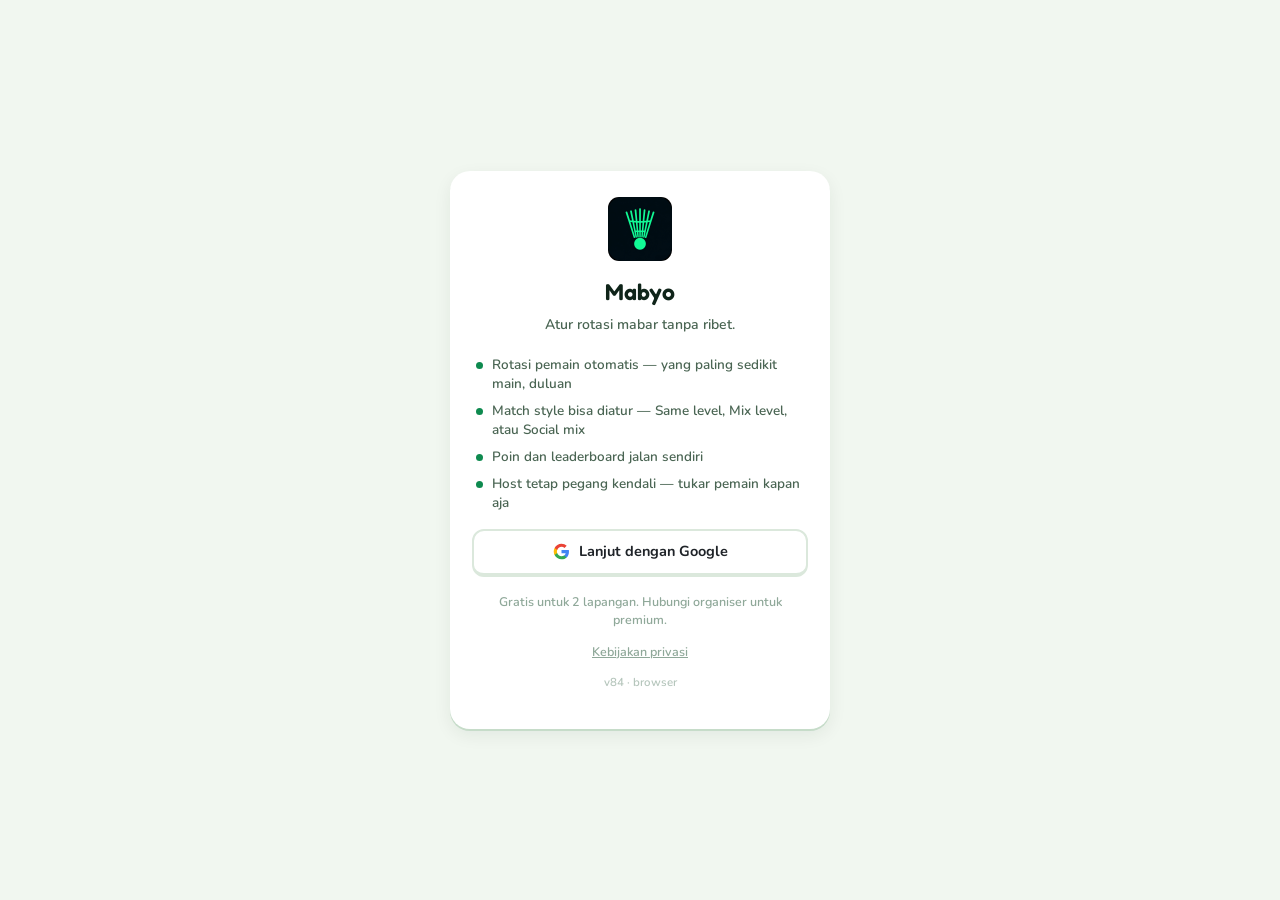
==== commit 6f1d29cd: "v84: fail closed on unknown origins, gate the previews, drop timezone Three changes, all one idea: a" ====
--- a/index.html
+++ b/index.html
@@ -567,13 +567,25 @@
    BADMINTON ROTATION & POINTS — engine + UI (offline, localStorage)
    ========================================================================= */
 const LS='badminton_rotation_v1';
-const BUILD='v83';   // bump together with V in sw.js
+const BUILD='v84';   // bump together with V in sw.js
 /* The live site, and nothing else. A preview branch, a local server and a
    file:// copy are all "not live" and say so in the header. Hard-coded
    rather than configured: a flag you can set wrongly is worse than none.
    mabyo.pages.dev was this until v78 and now redirects here, so it never
    reaches this line; dev.mabyo.pages.dev still does, and is still preview. */
-const IS_LIVE = location.hostname === 'mabyo.id';
+/* Previews are NAMED. The test used to be "is this mabyo.id?", so every
+   other origin -- a per-commit preview, a URL nobody had thought of --
+   was silently exempt from the heartbeat, the device cap and the roster
+   sync. That is a free, invisible session for anyone who finds one, and
+   the list of ways to find one only grows.
+
+   Inverted, an unknown origin is LIVE: it registers a device, spends a
+   slot and shows up on the dashboard like anywhere else. Reaching a
+   preview stops being worth anything. The exemption is now a short list
+   somebody has to be deliberately added to, which is how a privilege
+   should read. (file:// reports an empty hostname.) */
+const PREVIEW_HOSTS = ['dev.mabyo.pages.dev', 'localhost', '127.0.0.1', '[::1]', ''];
+const IS_LIVE = !PREVIEW_HOSTS.includes(location.hostname);
 /* Access used to be a door: premium in, everyone else out. It is a ceiling
    now. Anyone signed in may run a session; a free account is capped at
    FREE_COURTS and the organiser lifts it. Set by checkAccess, read by
@@ -3346,14 +3358,21 @@
     const installed = !!(window.matchMedia &&
       matchMedia('(display-mode: standalone)').matches);
 
-    let tz = '', cores = '', mem = '', depth = '';
-    try{ tz = Intl.DateTimeFormat().resolvedOptions().timeZone || '' }catch(_){}
+    /* Timezone was in here and should never have been. Every other signal
+       is a property of the hardware or the software and travels with it;
+       the timezone is a property of where the device happens to BE. A host
+       flying between timezones changed fingerprint, and if they had also
+       cleared their storage they came back as a brand new device --
+       burning a slot and reading on the dashboard as account sharing.
+       It discriminated nothing either: two phones in the same sports hall
+       always agreed on it. Pure cost, no benefit. */
+    let cores = '', mem = '', depth = '';
     try{ cores = String(navigator.hardwareConcurrency || '') }catch(_){}
     try{ mem = String(navigator.deviceMemory || '') }catch(_){}
     try{ depth = String(screen.colorDepth || '') }catch(_){}
 
     const fp = await hashFp([model, plat, screen_, dpr, browser,
-                             cores, mem, tz, depth, navigator.language||''].join('|'));
+                             cores, mem, depth, navigator.language||''].join('|'));
 
     const label = [model, plat + (osver ? ' ' + osver : ''), screen_, browser,
                    installed ? 'installed' : ''].filter(Boolean).join(' · ');
@@ -3457,6 +3476,29 @@
     PREMIUM = paid;
 
     if(row.suspended) return { state:'suspended' };
+
+    /* A preview build is for the people building it. It runs unreleased
+       code against the real database, so a host who wandered in could run
+       a real night on something half-finished -- and before the IS_LIVE
+       test was inverted, could do it outside their device cap entirely.
+
+       Gated on preview_ok OR is_admin rather than is_admin alone, because
+       "may try an unreleased build" and "may administer every account" are
+       different permissions and must not be the same switch: the day a
+       trusted host is asked to test something, the alternative would be
+       handing them the whole dashboard.
+
+       Fails CLOSED. If the question cannot be answered -- offline, a bad
+       response, anything -- the answer is no. A gate that opens when it is
+       confused is not a gate. */
+    if(!IS_LIVE){
+      try{
+        const pq = await sbFetch('/rest/v1/hosts?select=is_admin,preview_ok&id=eq.' + A.id);
+        if(!pq.ok) return { state:'preview_only' };
+        const p = ((await pq.json().catch(() => null)) || [])[0];
+        if(!p || !(p.is_admin || p.preview_ok)) return { state:'preview_only' };
+      }catch(_){ return { state:'preview_only' }; }
+    }
 
     // Is THIS DEVICE still allowed? Asked every time the gate is considered,
     // so a removed device can never slip through on a quick re-login.
@@ -3953,6 +3995,12 @@
         }
         openApp();
         break;
+      case 'preview_only':
+        showLocked('Test build',
+          'This address is a test copy of Mabyo used for trying changes '+
+          'before they ship. It is not the app.<br><br>'+
+          'Open <b>mabyo.id</b> to run your session.', false);
+        break;
       case 'device_booted':
         bootedHere();
         break;
